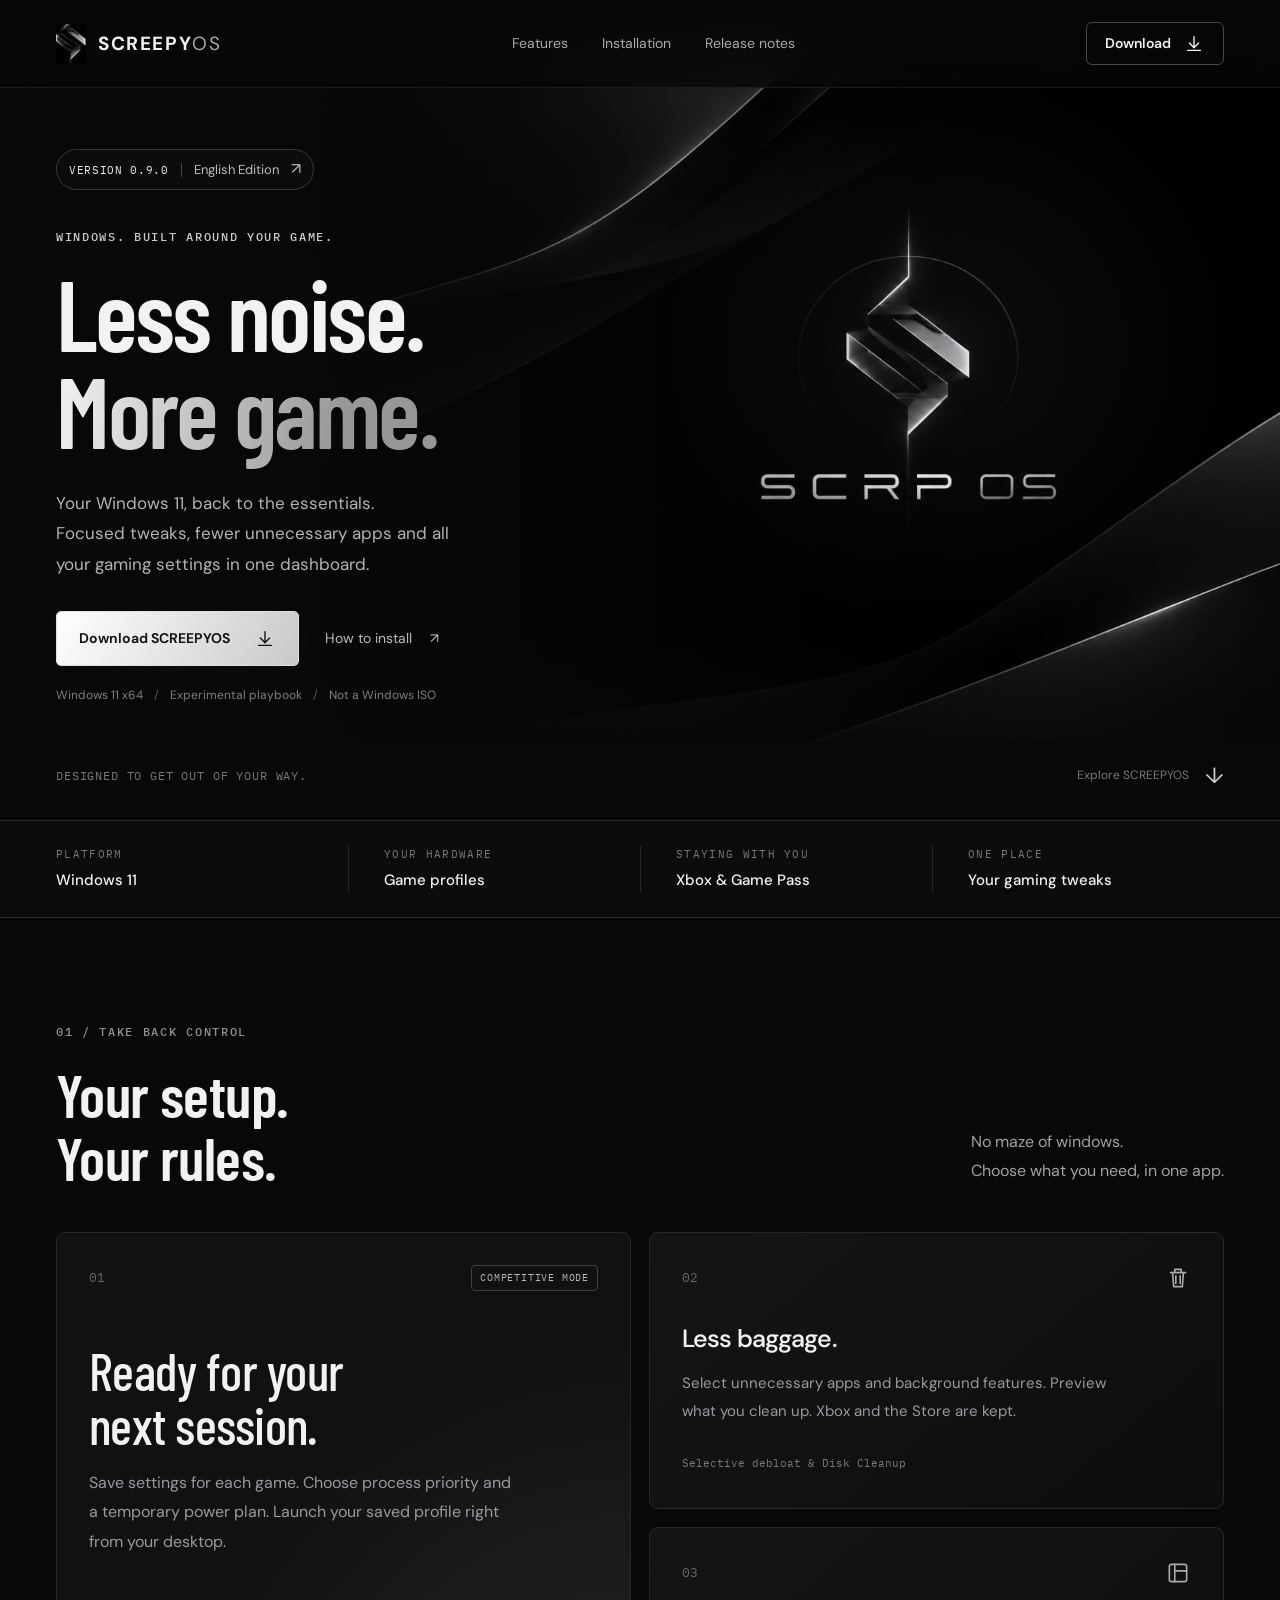
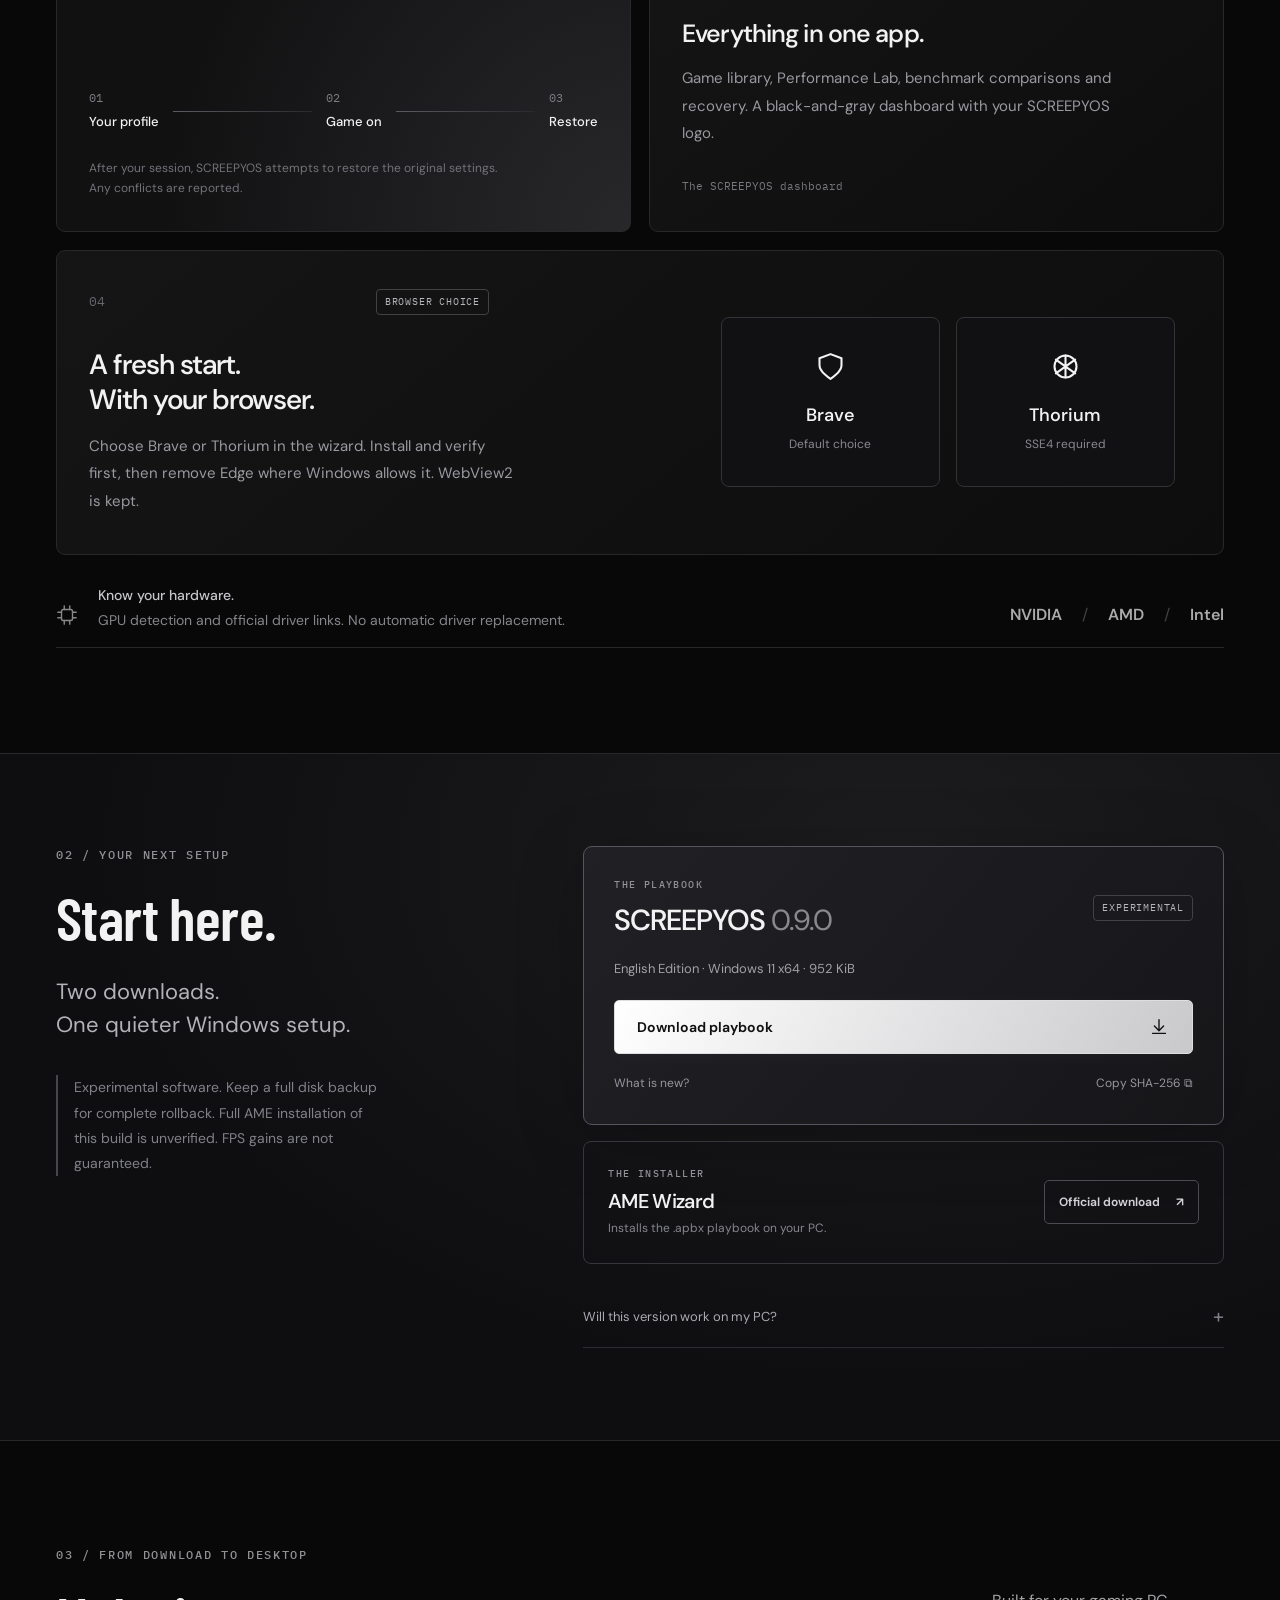
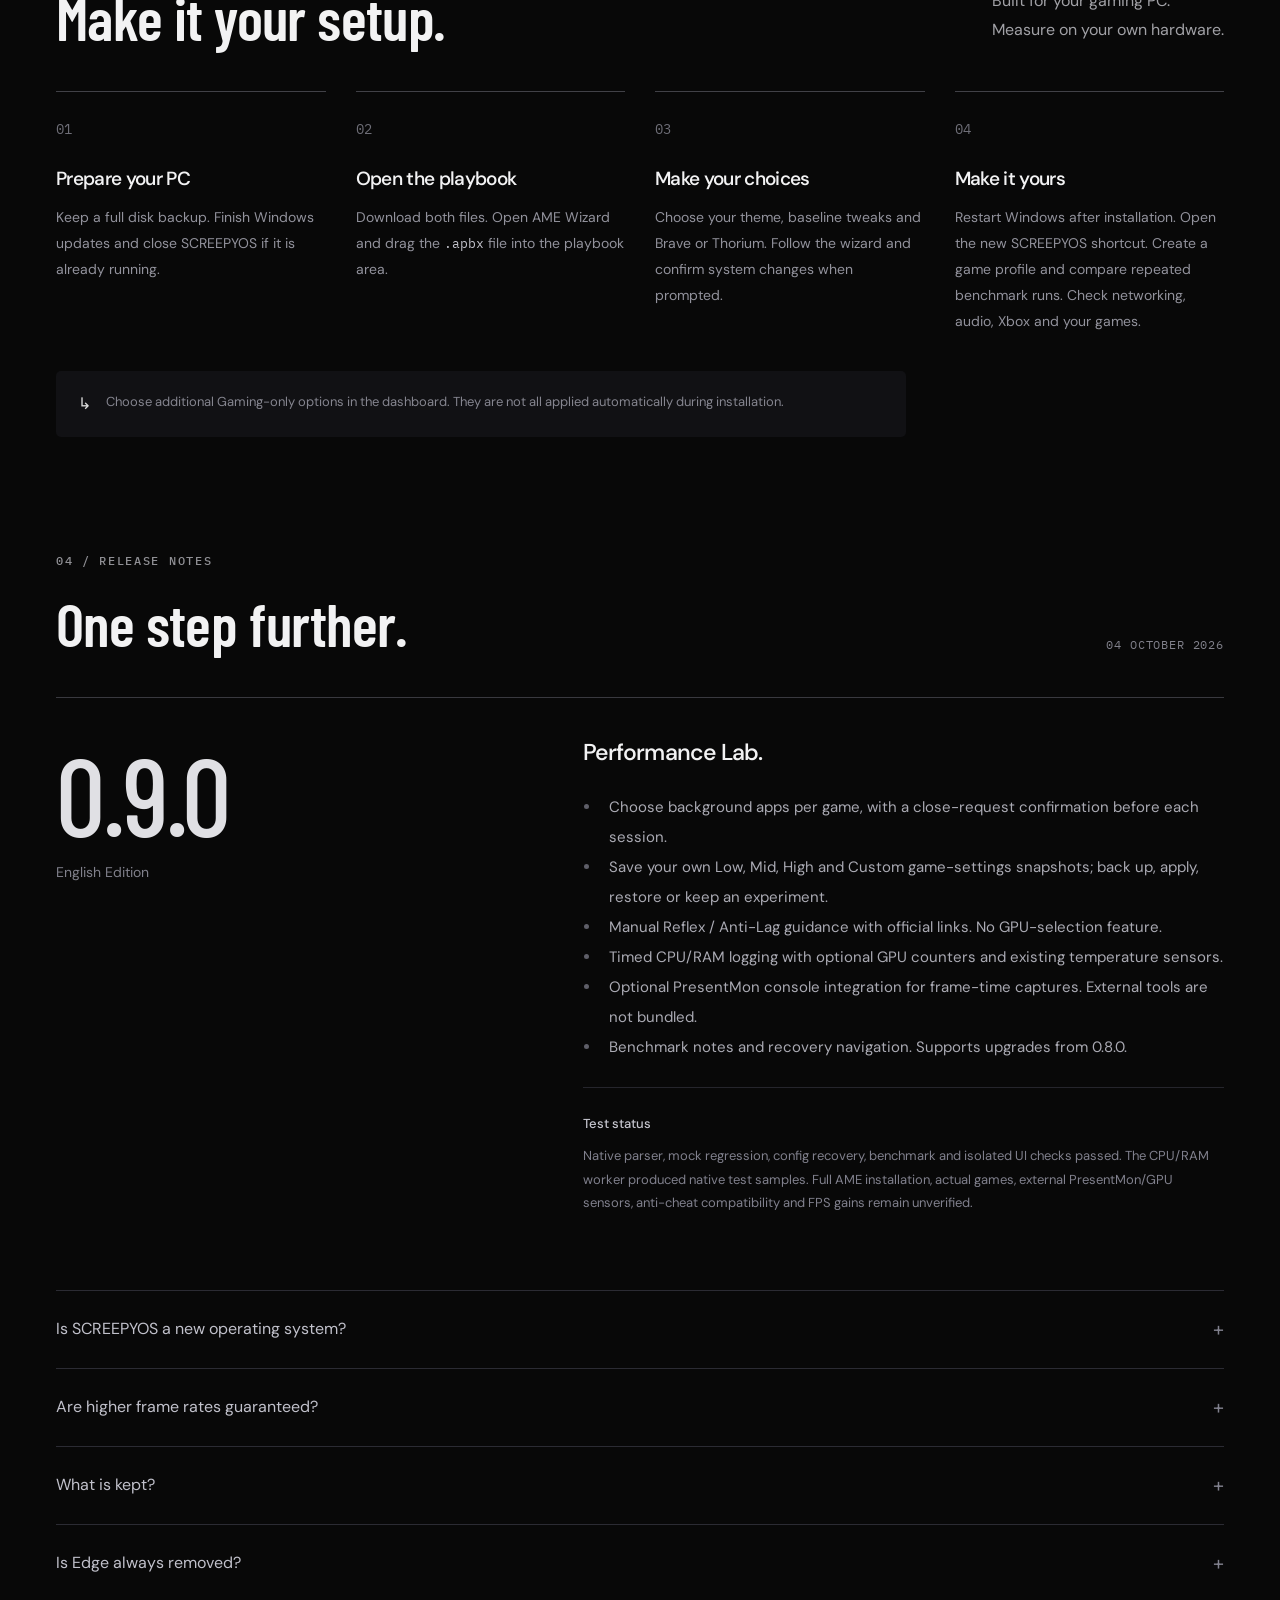
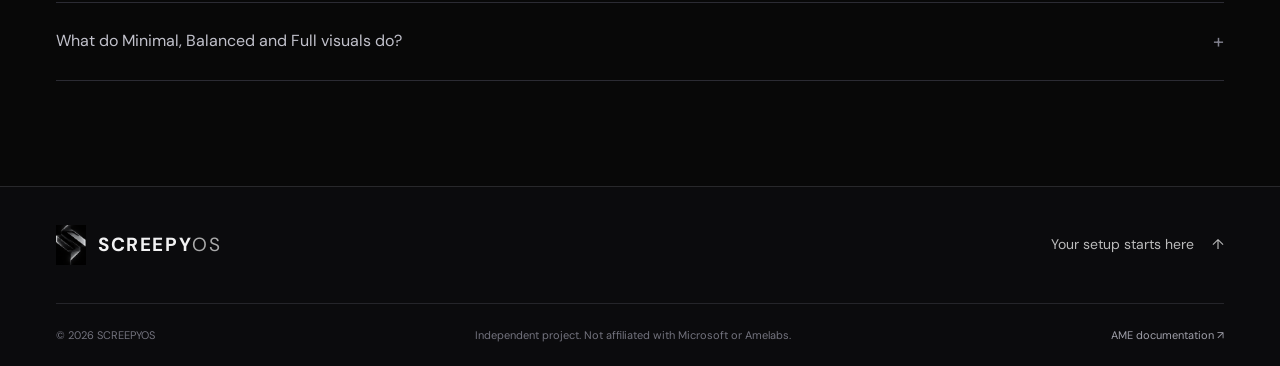
==== index.html @ c3ea211c "Publish SCREEPYOS 0.9.0 Performance Lab, source archive and validation" ====
<!doctype html>
<html lang="en">
<head>
<meta charset="utf-8"><meta name="viewport" content="width=device-width,initial-scale=1">
<meta name="theme-color" content="#080808">
<title>SCREEPYOS — Windows. Built around your game.</title>
<meta name="description" content="A quieter Windows 11 setup for gaming. Download SCREEPYOS 0.9.0, explore Competitive Mode and install the playbook with AME Wizard.">
<link rel="icon" type="image/svg+xml" href="data:image/svg+xml,%3Csvg xmlns='http://www.w3.org/2000/svg' viewBox='0 0 32 32'%3E%3Crect width='32' height='32' rx='7' fill='%23080808'/%3E%3Cpath d='M23 8H11l-4 5 14 6-3 5H7m4-16 14 6-3 5' fill='none' stroke='%23e8e8e8' stroke-width='2.5' stroke-linejoin='round'/%3E%3C/svg%3E">
<link rel="stylesheet" href="./style.css?v=0.9.0"><script src="./app.js?v=0.9.0" defer></script>
</head>
<body>
<a class="skip" href="#main">Skip to content</a>
<div class="reading-progress" aria-hidden="true"></div>
<header class="site-header">
 <a class="brand" href="#" aria-label="SCREEPYOS home"><span class="brand-mark" aria-hidden="true"></span><span>SCREEPY<span class="brand-light">OS</span></span></a>
 <nav aria-label="Main navigation"><a href="#features">Features</a><a href="#installation">Installation</a><a href="#release">Release notes</a></nav>
 <a class="nav-download" href="#download">Download <svg viewBox="0 0 24 24" aria-hidden="true"><path d="M12 4v12m-5-5 5 5 5-5M5 19h14"/></svg></a>
</header>
<main id="main">
<section class="hero">
 <div class="hero-art" aria-hidden="true"><img src="./assets/scrp-os.png" alt="" width="1672" height="941"><div class="art-light"></div></div>
 <div class="hero-content wrap">
  <a class="release-pill" href="#release"><span>VERSION 0.9.0</span> English Edition <span aria-hidden="true">↗</span></a>
  <p class="eyebrow hero-eyebrow">WINDOWS. BUILT AROUND YOUR GAME.</p>
  <h1>Less noise.<br><span>More game.</span></h1>
  <p class="hero-description">Your Windows 11, back to the essentials.<br>Focused tweaks, fewer unnecessary apps and all your gaming settings in one dashboard.</p>
  <div class="hero-actions"><a class="button primary" href="#download">Download SCREEPYOS <svg viewBox="0 0 24 24" aria-hidden="true"><path d="M12 4v12m-5-5 5 5 5-5M5 19h14"/></svg></a><a class="text-link" href="#installation">How to install <span aria-hidden="true">↗</span></a></div>
  <p class="hero-meta">Windows 11 x64 <span> / </span> Experimental playbook <span> / </span> Not a Windows ISO</p>
 </div>
 <div class="hero-bottom wrap"><span class="mono">DESIGNED TO GET OUT OF YOUR WAY.</span><a href="#features" aria-label="Explore features"><span>Explore SCREEPYOS</span><span aria-hidden="true">↓</span></a></div>
</section>
<div class="spec-strip"><div class="wrap spec-inner"><div><span class="spec-label">PLATFORM</span><strong>Windows 11</strong></div><div><span class="spec-label">YOUR HARDWARE</span><strong>Game profiles</strong></div><div><span class="spec-label">STAYING WITH YOU</span><strong>Xbox & Game Pass</strong></div><div><span class="spec-label">ONE PLACE</span><strong>Your gaming tweaks</strong></div></div></div>
<section class="wrap section" id="features">
 <div class="section-heading reveal"><div><p class="eyebrow">01 / TAKE BACK CONTROL</p><h2>Your setup.<br>Your rules.</h2></div><p>No maze of windows.<br>Choose what you need, in one app.</p></div>
 <div class="feature-grid">
  <article class="feature feature-main reveal"><div class="feature-top"><span class="feature-number">01</span><span class="tag">COMPETITIVE MODE</span></div><h3>Ready for your<br>next session.</h3><p>Save settings for each game. Choose process priority and a temporary power plan. Launch your saved profile right from your desktop.</p><div class="session-flow" aria-label="Game profile, session, recovery"><div><span>01</span><strong>Your profile</strong></div><span class="flow-line" aria-hidden="true"></span><div><span>02</span><strong>Game on</strong></div><span class="flow-line" aria-hidden="true"></span><div><span>03</span><strong>Restore</strong></div></div><p class="small-note">After your session, SCREEPYOS attempts to restore the original settings. Any conflicts are reported.</p></article>
  <article class="feature reveal"><div class="feature-top"><span class="feature-number">02</span><svg class="feature-icon" viewBox="0 0 24 24" aria-hidden="true"><path d="M5 7h14M9 7V4h6v3M7 7l1 13h8l1-13M10 10v7m4-7v7"/></svg></div><h3>Less baggage.</h3><p>Select unnecessary apps and background features. Preview what you clean up. Xbox and the Store are kept.</p><span class="feature-foot">Selective debloat & Disk Cleanup</span></article>
  <article class="feature reveal"><div class="feature-top"><span class="feature-number">03</span><svg class="feature-icon" viewBox="0 0 24 24" aria-hidden="true"><rect x="4" y="4" width="16" height="16" rx="2"/><path d="M9 4v16M9 10h11"/></svg></div><h3>Everything in one app.</h3><p>Game library, Performance Lab, benchmark comparisons and recovery. A black-and-gray dashboard with your SCREEPYOS logo.</p><span class="feature-foot">The SCREEPYOS dashboard</span></article>
  <article class="feature feature-wide reveal"><div><div class="feature-top"><span class="feature-number">04</span><span class="tag">BROWSER CHOICE</span></div><h3>A fresh start.<br>With your browser.</h3><p>Choose Brave or Thorium in the wizard. Install and verify first, then remove Edge where Windows allows it. WebView2 is kept.</p></div><div class="browser-choices" aria-label="Browser choices"><span><svg viewBox="0 0 24 24" aria-hidden="true"><path d="M12 3 4 6v5c0 5 8 10 8 10s8-5 8-10V6Z"/></svg><strong>Brave</strong><small>Default choice</small></span><span><svg viewBox="0 0 24 24" aria-hidden="true"><circle cx="12" cy="12" r="8"/><path d="m5 7 14 10M5 17 19 7M12 4v16"/></svg><strong>Thorium</strong><small>SSE4 required</small></span></div></article>
 </div>
 <div class="driver-row reveal"><div><svg viewBox="0 0 24 24" aria-hidden="true"><rect x="6" y="6" width="12" height="12" rx="2"/><path d="M9 2v4m6-4v4M9 18v4m6-4v4M2 9h4m-4 6h4m12-6h4m-4 6h4"/></svg><p><strong>Know your hardware.</strong><br>GPU detection and official driver links. No automatic driver replacement.</p></div><span class="driver-vendors">NVIDIA <span>/</span> AMD <span>/</span> Intel</span></div>
</section>
<section class="download-section" id="download"><div class="wrap download-layout">
 <div class="reveal"><p class="eyebrow">02 / YOUR NEXT SETUP</p><h2>Start here.</h2><p class="download-intro">Two downloads.<br>One quieter Windows setup.</p><p class="download-warning">Experimental software. Keep a full disk backup for complete rollback. Full AME installation of this build is unverified. FPS gains are not guaranteed.</p></div>
 <div class="download-stack reveal"><article class="download-card glow-card"><div class="download-card-title"><div><span class="eyebrow">THE PLAYBOOK</span><h3>SCREEPYOS <span>0.9.0</span></h3></div><span class="tag">EXPERIMENTAL</span></div><p>English Edition · Windows 11 x64 · 952 KiB</p><a class="button primary full" href="./downloads/SCREEPYOS-0.9.0-Gaming-PC-Experimental.apbx" download>Download playbook <svg viewBox="0 0 24 24" aria-hidden="true"><path d="M12 4v12m-5-5 5 5 5-5M5 19h14"/></svg></a><div class="download-links"><a href="#release">What is new?</a><button type="button" id="copy-hash">Copy SHA-256 <span aria-hidden="true">⧉</span></button></div><span id="copy-status" class="status" role="status"></span></article>
 <article class="wizard-card"><div><span class="eyebrow">THE INSTALLER</span><h3>AME Wizard</h3><p>Installs the .apbx playbook on your PC.</p></div><a class="button outline" href="https://amelabs.net/" target="_blank" rel="noopener noreferrer">Official download <span aria-hidden="true">↗</span></a></article>
 <details class="requirements"><summary>Will this version work on my PC? <span aria-hidden="true">+</span></summary><div><p>For Windows 11 x64, builds <strong>22631, 26100 and 26200</strong>. Check your build with <code>winver</code>. ARM64 is not supported.</p><p>Browser installation requires internet and WinGet / App Installer. Thorium requires SSE4.1 and SSE4.2. A clean installation or upgrade from SCREEPYOS 0.4.1, 0.5.0, 0.6.0, 0.7.0, 0.7.1, 0.7.2, 0.7.3, 0.7.4, 0.7.5 or 0.8.0 is allowed.</p><p>Not every hardware configuration or game has been tested. A backup is needed for a full rollback; a restore point does not recover every removed app and its data.</p></div></details>
 </div>
</div></section>
<section class="wrap section" id="installation"><div class="section-heading reveal"><div><p class="eyebrow">03 / FROM DOWNLOAD TO DESKTOP</p><h2>Make it your setup.</h2></div><p>Built for your gaming PC.<br>Measure on your own hardware.</p></div>
 <ol class="steps"><li class="reveal"><span class="step-index">01</span><h3>Prepare your PC</h3><p>Keep a full disk backup. Finish Windows updates and close SCREEPYOS if it is already running.</p></li><li class="reveal"><span class="step-index">02</span><h3>Open the playbook</h3><p>Download both files. Open AME Wizard and drag the <code>.apbx</code> file into the playbook area.</p></li><li class="reveal"><span class="step-index">03</span><h3>Make your choices</h3><p>Choose your theme, baseline tweaks and Brave or Thorium. Follow the wizard and confirm system changes when prompted.</p></li><li class="reveal"><span class="step-index">04</span><h3>Make it yours</h3><p>Restart Windows after installation. Open the new SCREEPYOS shortcut. Create a game profile and compare repeated benchmark runs. Check networking, audio, Xbox and your games.</p></li></ol>
 <div class="install-note reveal"><span aria-hidden="true">↳</span><p>Choose additional Gaming-only options in the dashboard. They are not all applied automatically during installation.</p></div>
</section>
<section class="wrap release-section section" id="release"><div class="section-heading reveal"><div><p class="eyebrow">04 / RELEASE NOTES</p><h2>One step further.</h2></div><span class="release-date mono">04 OCTOBER 2026</span></div>
 <div class="release-layout reveal"><div class="version-display">0.9.0<span>English Edition</span></div><div class="release-content"><h3>Performance Lab.</h3><ul><li>Choose background apps per game, with a close-request confirmation before each session.</li><li>Save your own Low, Mid, High and Custom game-settings snapshots; back up, apply, restore or keep an experiment.</li><li>Manual Reflex / Anti-Lag guidance with official links. No GPU-selection feature.</li><li>Timed CPU/RAM logging with optional GPU counters and existing temperature sensors.</li><li>Optional PresentMon console integration for frame-time captures. External tools are not bundled.</li><li>Benchmark notes and recovery navigation. Supports upgrades from 0.8.0.</li></ul><div class="testing-note"><strong>Test status</strong><p>Native parser, mock regression, config recovery, benchmark and isolated UI checks passed. The CPU/RAM worker produced native test samples. Full AME installation, actual games, external PresentMon/GPU sensors, anti-cheat compatibility and FPS gains remain unverified.</p></div></div></div>
 <div class="faq reveal"><details><summary>Is SCREEPYOS a new operating system? <span aria-hidden="true">+</span></summary><p>It is a playbook and dashboard for your existing Windows 11 installation. It is not a Windows ISO and does not include a Windows license.</p></details><details><summary>Are higher frame rates guaranteed? <span aria-hidden="true">+</span></summary><p>No. Results depend on your hardware, game and current settings. Compare the same game scene and settings before and after. A lower process count alone does not prove better gaming performance.</p></details><details><summary>What is kept? <span aria-hidden="true">+</span></summary><p>Xbox, Microsoft Store and WebView2 are kept. This version does not disable Defender, Firewall, UAC or Windows Update. The driver page shows hardware and official download links; drivers are not automatically replaced.</p></details><details><summary>Is Edge always removed? <span aria-hidden="true">+</span></summary><p>Only after confirming the selected browser is present. Windows may block removal based on region or build. If removal fails, the playbook shows a warning and continues with the selected tweaks. Export any Edge data you want to keep beforehand.</p></details><details><summary>What do Minimal, Balanced and Full visuals do? <span aria-hidden="true">+</span></summary><p>These are primarily visual profiles: minimal, reduced or full window and taskbar animations. They do not force a CPU/GPU overclock or guarantee higher FPS. Power settings are chosen separately.</p></details></div>
</section>
</main>
<footer><div class="wrap footer-top"><a class="brand" href="#"><span class="brand-mark" aria-hidden="true"></span><span>SCREEPY<span class="brand-light">OS</span></span></a><a class="text-link" href="#download">Your setup starts here <span aria-hidden="true">↑</span></a></div><div class="wrap footer-bottom"><span>© 2026 SCREEPYOS</span><span>Independent project. Not affiliated with Microsoft or Amelabs.</span><a href="https://docs.amelabs.net/getting_started.html" target="_blank" rel="noopener noreferrer">AME documentation ↗</a></div></footer>
</body></html>
---- style.css ----
@import url('https://fonts.googleapis.com/css2?family=Barlow+Condensed:wght@500;600;700&family=DM+Sans:wght@400;450;500;550;600;650;700&family=IBM+Plex+Mono:wght@400;500&display=swap');
:root{color-scheme:dark;--bg:#080808;--surface:#101011;--text:#f2f2f3;--muted:#a1a1a6;--border:#28282b;--font:'DM Sans',Arial,sans-serif;--display:'Barlow Condensed','Arial Narrow',Arial,sans-serif}*{box-sizing:border-box}html{scroll-behavior:smooth;scroll-padding-top:100px}body{margin:0;background:var(--bg);color:var(--text);font:16px/1.65 var(--font);-webkit-font-smoothing:antialiased}a{color:inherit;text-decoration:none}button{font:inherit}button,a,summary{-webkit-tap-highlight-color:transparent}a,button,summary{touch-action:manipulation}button{cursor:pointer}a:focus-visible,button:focus-visible,summary:focus-visible{outline:2px solid #fff;outline-offset:6px}::selection{background:#e1e1e1;color:#080808}.wrap{width:min(1240px,calc(100% - 112px));margin-inline:auto}.skip{position:fixed;top:-100px;left:20px;background:white;color:black;padding:10px 20px;z-index:100}.skip:focus{top:15px}svg{width:22px;height:22px;fill:none;stroke:currentColor;stroke-width:1.5;stroke-linecap:round;stroke-linejoin:round;flex-shrink:0}.reading-progress{position:fixed;inset:0 auto auto 0;width:0;height:2px;background:#ddd;z-index:30}.site-header{position:fixed;inset:0 0 auto;z-index:20;height:88px;padding:0 56px;display:flex;align-items:center;justify-content:space-between;border-bottom:1px solid #ffffff12;background:#080808b8;backdrop-filter:blur(24px);-webkit-backdrop-filter:blur(24px)}.brand{display:inline-flex;align-items:center;gap:12px;font-size:19px;letter-spacing:.085em;font-weight:700;white-space:nowrap}.brand-light{font-weight:400;color:#aaa}.brand-mark{width:30px;height:40px;background:url('./assets/scrp-os.png') center 46%/300px auto no-repeat;display:inline-block}.site-header nav{display:flex;gap:34px;color:#aaa;font-size:14px}.site-header nav a{transition:color .2s}.site-header nav a:hover{color:#fff}.nav-download{display:flex;gap:12px;align-items:center;border:1px solid #48484b;border-radius:6px;padding:9px 18px;font-size:14px;font-weight:600;transition:background .2s,border-color .2s}.nav-download:hover{border-color:#aaa;background:#202020}.hero{position:relative;min-height:820px;display:flex;flex-direction:column;justify-content:center;overflow:hidden;padding-top:125px;padding-bottom:90px}.hero-art{position:absolute;inset:0;overflow:hidden;pointer-events:none}.hero-art img{position:absolute;width:1240px;max-width:none;height:auto;top:48%;left:71%;transform:translate(-50%,-50%);opacity:.93}.hero-art:after{content:'';position:absolute;inset:0;background:linear-gradient(90deg,#080808 0%,#080808f5 25%,#08080880 47%,transparent 72%),linear-gradient(0deg,#080808 0%,transparent 22%,transparent 88%,#080808 100%)}.art-light{position:absolute;inset:0;background:radial-gradient(400px circle at var(--mouse-x,75%) var(--mouse-y,42%),#ffffff0c,transparent 75%);z-index:1;transition:opacity .6s}.hero-content{position:relative;z-index:2}.release-pill{display:inline-flex;align-items:center;gap:12px;font-size:13px;color:#bbb;border:1px solid #383839;border-radius:30px;padding:6px 12px;background:#10101180;transition:border-color .2s}.release-pill:hover{border-color:#777}.release-pill>span:first-child{color:#ededed;font:11px/1.3 'IBM Plex Mono',monospace;letter-spacing:.06em;border-right:1px solid #444;padding-right:12px}.release-pill>span:last-child{font-size:16px}.eyebrow{font:12px/1.5 'IBM Plex Mono',monospace;font-weight:500;letter-spacing:.14em;color:#909095;margin:0 0 22px}.hero-eyebrow{margin-top:38px;margin-bottom:18px;color:#ccc}h1,h2,h3,p{margin-top:0}h1{font-family:var(--display);font-size:clamp(76px,7.8vw,118px);font-weight:600;line-height:.97;letter-spacing:-.025em;margin-bottom:30px}h1 span{background:linear-gradient(100deg,#f3f3f3 0%,#97979a 75%);background-clip:text;-webkit-background-clip:text;color:transparent}h2{font:600 clamp(46px,4.7vw,68px)/1.05 var(--display);letter-spacing:-.01em;margin-bottom:0}h3{font-weight:550;line-height:1.25;letter-spacing:-.035em}.hero-description{color:#b3b3b9;max-width:430px;font-size:17px;line-height:1.8;margin-bottom:32px}.hero-actions{display:flex;align-items:center;gap:26px}.button{position:relative;display:inline-flex;align-items:center;justify-content:center;gap:24px;padding:15px 22px;border-radius:5px;font-weight:650;font-size:14px;transition:transform .2s,background .2s,box-shadow .2s;line-height:1.6;overflow:hidden;min-height:50px}.button:hover{transform:translateY(-2px)}.primary{background:linear-gradient(120deg,#fff,#c9c9cc);color:#111;border:1px solid #dedee0;box-shadow:0 3px 20px #ffffff08}.primary:after{content:'';position:absolute;inset:-90%;background:linear-gradient(110deg,transparent 44%,#fff9 49%,transparent 54%);transform:translateX(-70%);transition:transform .7s;pointer-events:none}.primary:hover:after{transform:translateX(70%)}.primary:hover{box-shadow:0 0 30px #ffffff18}.text-link{font-size:14px;color:#bbb;display:inline-flex;gap:18px;align-items:center}.text-link:hover{color:white}.hero-meta{margin:20px 0 0;color:#7f7f85;font-size:12px}.hero-meta span{margin:0 8px;color:#56565b}.hero-bottom{position:absolute;bottom:26px;left:0;right:0;display:flex;align-items:center;justify-content:space-between;font-size:12px;color:#77777d}.mono{font-family:'IBM Plex Mono',monospace;font-size:12px;letter-spacing:.07em}.hero-bottom a{display:flex;gap:16px;align-items:center}.hero-bottom a>span:last-child{font-size:22px;color:#ccc;animation:down 3s ease-in-out infinite}.spec-strip{border-block:1px solid var(--border);background:#0c0c0d}.spec-inner{display:grid;grid-template-columns:repeat(4,1fr);padding-block:25px}.spec-inner>div{display:flex;flex-direction:column;padding-left:35px;border-left:1px solid var(--border)}.spec-inner>div:first-child{padding-left:0;border:0}.spec-label{font:11px/1.5 'IBM Plex Mono',monospace;letter-spacing:.12em;color:#77777d;margin-bottom:5px}.spec-inner strong{font-size:15px;font-weight:500}.section{padding-block:105px}.section-heading{display:flex;justify-content:space-between;align-items:flex-end;margin-bottom:42px;gap:30px}.section-heading>p{color:var(--muted);margin:0 0 4px;max-width:310px;line-height:1.8}.feature-grid{display:grid;grid-template-columns:repeat(2,minmax(0,1fr));gap:18px}.feature{position:relative;border:1px solid var(--border);border-radius:9px;background:linear-gradient(140deg,#151516,#0d0d0e);padding:32px;overflow:hidden;transition:border-color .3s,transform .3s}.feature:hover{border-color:#525256;transform:translateY(-3px)}.feature-main{grid-row:span 2;background:radial-gradient(ellipse at 100% 100%,#28282b 0%,#111112 58%);display:flex;flex-direction:column}.feature-top{display:flex;align-items:center;justify-content:space-between;margin-bottom:32px}.feature-number{font:13px 'IBM Plex Mono',monospace;color:#66666d}.tag{font:10px/1.4 'IBM Plex Mono',monospace;letter-spacing:.08em;padding:5px 8px;border:1px solid #424245;border-radius:4px;color:#b6b6bb}.feature h3{font-size:25px;margin-bottom:16px}.feature-main h3{font:500 52px/1.05 var(--display);letter-spacing:-.01em;margin-top:20px}.feature p{color:#9999a0;font-size:15px;max-width:430px;margin-bottom:24px;line-height:1.85}.feature-main>p{font-size:16px}.feature-icon{width:26px;height:26px;color:#aaa}.feature-foot{font:11px/1.5 'IBM Plex Mono',monospace;color:#77777e}.session-flow{margin-top:auto;padding-top:54px;display:flex;align-items:center;gap:14px}.session-flow>div{display:flex;flex-direction:column;gap:6px}.session-flow div>span{font:12px 'IBM Plex Mono',monospace;color:#7c7c83}.session-flow strong{font-size:13px;font-weight:500;white-space:nowrap}.flow-line{flex:1;height:1px;background:linear-gradient(90deg,#5b5b61,#29292e)}.feature .small-note{font-size:12px;line-height:1.7;margin:25px 0 0;color:#727279}.feature-wide{grid-column:span 2;display:grid;grid-template-columns:1.1fr 1fr;gap:80px;padding-block:38px}.feature-wide h3{font-size:28px}.feature-wide .feature-top{max-width:400px}.feature-wide p{margin-bottom:0}.browser-choices{display:flex;gap:16px;align-items:center;justify-content:center}.browser-choices>span{width:45%;height:170px;display:flex;flex-direction:column;align-items:center;justify-content:center;border:1px solid #323237;background:#111113;border-radius:8px;transition:background .25s,transform .25s}.browser-choices>span:hover{background:#1d1d20;transform:translateY(-4px)}.browser-choices svg{width:33px;height:33px;margin-bottom:18px}.browser-choices strong{font-size:18px;font-weight:550}.browser-choices small{font-size:12px;color:#88888f;margin-top:4px}.driver-row{display:flex;align-items:center;justify-content:space-between;border-bottom:1px solid var(--border);padding:28px 0 0;gap:32px}.driver-row>div{display:flex;gap:20px;align-items:center}.driver-row svg{color:#888}.driver-row p{font-size:14px;color:#85858c;line-height:1.8}.driver-row strong{font-weight:500;color:#c6c6cb}.driver-vendors{font-size:16px;font-weight:600;white-space:nowrap;color:#aaa}.driver-vendors span{color:#414147;margin-inline:16px;font-weight:400}.download-section{background:radial-gradient(ellipse at 70% 15%,#1c1c1f,transparent 65%),#0e0e10;border-block:1px solid var(--border);padding:92px 0}.download-layout{display:grid;grid-template-columns:.8fr 1.2fr;gap:100px}.download-intro{font-size:22px;color:#b2b2b8;line-height:1.5;margin:26px 0}.download-warning{color:#818189;font-size:14px;line-height:1.8;max-width:330px;margin-top:34px;padding-left:16px;border-left:2px solid #45454b}.download-stack{min-width:0}.download-card{border:1px solid #55555d;border-radius:9px;padding:30px;background:linear-gradient(130deg,#212125,#161619);box-shadow:0 12px 70px #0003}.download-card-title{display:flex;justify-content:space-between;gap:16px;align-items:center}.download-card .eyebrow{font-size:10px;margin:0;display:block}.download-card h3{font-size:29px;margin:10px 0 0}.download-card h3 span{color:#88888f;font-weight:400}.download-card p{font-size:13px;color:#a0a0a8;margin:20px 0}.full{display:flex;width:100%;justify-content:space-between}.download-links{display:flex;justify-content:space-between;gap:12px;margin-top:20px;font-size:12px;color:#96969f}.download-links button{padding:0;background:none;border:none;color:inherit;font-size:12px}.download-links a:hover,.download-links button:hover{color:white}.status{font-size:12px;display:block;color:#ccc;margin-top:8px;overflow-wrap:anywhere}.status:empty{display:none}.wizard-card{display:flex;justify-content:space-between;align-items:center;border:1px solid #36363c;border-radius:8px;padding:24px;margin-top:16px;gap:16px}.wizard-card .eyebrow{font-size:10px;margin-bottom:8px;display:block}.wizard-card h3{font-size:20px;margin-bottom:5px}.wizard-card p{font-size:12px;margin:0;color:#86868e}.outline{background:transparent;border:1px solid #4b4b53;color:#d1d1d6;font-size:12px;padding:10px 14px;gap:16px;white-space:nowrap;min-height:44px}.outline:hover{background:#252529}.requirements{margin-top:22px}.requirements summary{font-size:13px;color:#aaaab2}.requirements p{font-size:14px;color:#9898a1;margin-bottom:14px}.requirements strong{font-weight:500;color:#ccc}.steps{list-style:none;padding:0;margin:0;display:grid;grid-template-columns:repeat(4,1fr);gap:30px}.steps li{border-top:1px solid #414147;padding-top:24px}.step-index{font:14px 'IBM Plex Mono',monospace;color:#6e6e77}.steps h3{font-size:19px;margin:25px 0 14px}.steps p{font-size:14px;color:#92929c;line-height:1.85;margin:0}code{font-size:.9em;font-family:'IBM Plex Mono',monospace;color:#c4c4cd}.install-note{display:flex;gap:15px;margin-top:36px;padding:20px 22px;background:#111114;border-radius:5px;color:#85858f;max-width:850px}.install-note>span{color:#ddd}.install-note p{margin:0;font-size:13px}.release-section{padding-top:10px}.release-date{color:#81818b}.release-layout{display:grid;grid-template-columns:.8fr 1.2fr;gap:100px;border-top:1px solid #39393f;padding-top:40px}.version-display{font:500 110px/1 var(--display);color:#e0e0e4;letter-spacing:-.02em}.version-display span{display:block;font:14px var(--font);letter-spacing:0;color:#80808b;margin-top:15px}.release-content h3{font-size:23px;margin-bottom:25px}.release-content ul{margin:0;padding-left:18px;color:#aaaab3;font-size:15px;line-height:2}.release-content li{padding-left:8px}.release-content li::marker{color:#5e5e68}.testing-note{border-top:1px solid #25252c;margin-top:25px;padding-top:22px}.testing-note strong{font-size:13px;font-weight:500;color:#c5c5ce}.testing-note p{color:#80808d;font-size:13px;line-height:1.8;margin:8px 0 0}.faq{margin-top:75px;border-top:1px solid #2b2b33}details{border-bottom:1px solid #2b2b33}summary{list-style:none;display:flex;align-items:center;justify-content:space-between;gap:25px;cursor:pointer;padding:22px 0;font-size:16px;color:#c1c1cb}summary::-webkit-details-marker{display:none}summary>span{font-size:20px;color:#81818e;transition:transform .2s}details[open] summary>span{transform:rotate(45deg)}details>p{max-width:880px;color:#8e8e9b;font-size:15px;line-height:1.9;margin:0 0 25px}.requirements summary{padding:14px 0}.requirements>div{padding-top:10px}footer{border-top:1px solid var(--border);background:#0b0b0d;padding-top:38px}.footer-top{display:flex;align-items:center;justify-content:space-between;padding-bottom:38px}.footer-bottom{border-top:1px solid #25252a;display:flex;align-items:center;justify-content:space-between;gap:24px;font-size:11px;color:#73737e;padding-block:22px}.footer-bottom a{color:#a0a0aa}.reveal{opacity:1;transform:none}.motion .reveal{opacity:0;transform:translateY(20px);transition:opacity .7s,transform .7s}.motion .reveal.visible{opacity:1;transform:none}@keyframes down{0%,100%{transform:translateY(0)}50%{transform:translateY(5px)}}
@media(min-width:1600px){.hero-art img{width:1550px;left:68%}.hero{min-height:880px}}@media(max-width:1100px){.wrap{width:calc(100% - 64px)}.site-header{padding-inline:32px}.hero-art img{left:84%;opacity:.65}.hero-art:after{background:linear-gradient(90deg,#080808 0%,#080808d0 35%,transparent 100%),linear-gradient(0deg,#080808,transparent 30%)}.hero{min-height:800px}.hero-actions{gap:18px}.download-layout,.release-layout{gap:45px}.feature-wide{gap:35px}.wizard-card{align-items:flex-start;flex-direction:column}.steps{gap:22px}.footer-bottom{align-items:flex-start}.spec-inner>div{padding-left:20px}.site-header nav{gap:20px}}
@media(max-width:760px){html{scroll-padding-top:90px}.wrap{width:calc(100% - 40px)}.site-header{height:72px;padding-inline:20px}.site-header nav{display:none}.brand{font-size:16px;gap:7px}.nav-download{padding:7px 12px;font-size:12px;gap:8px}.nav-download svg{width:18px}.hero{min-height:820px;padding-top:340px;padding-bottom:90px;justify-content:flex-start}.hero-art img{width:900px;left:50%;top:180px;opacity:.9}.hero-art:after{background:linear-gradient(0deg,#080808 0%,#080808 48%,transparent 81%,#08080880 100%)}.hero-eyebrow{margin-top:22px;font-size:10px;margin-bottom:14px}h1{font-size:80px;margin-bottom:24px}.hero-description{font-size:15px;max-width:440px;line-height:1.75}.hero-actions{flex-wrap:wrap;gap:20px}.hero-meta{font-size:11px;max-width:330px;line-height:1.9}.hero-bottom .mono{display:none}.hero-bottom{bottom:23px;justify-content:flex-end}.spec-inner{grid-template-columns:1fr 1fr;row-gap:24px;padding-block:25px}.spec-inner>div:nth-child(3){padding-left:0;border:0}.spec-inner strong{font-size:14px}.spec-label{font-size:10px}.section{padding-block:66px}.section-heading{display:block;margin-bottom:30px}.section-heading>p{font-size:15px;margin-top:22px}h2{font-size:49px}.feature-grid{grid-template-columns:1fr;gap:14px}.feature-main{grid-row:auto;min-height:480px}.feature{padding:26px}.feature-wide{grid-column:auto;grid-template-columns:1fr;gap:30px}.feature-main h3{font-size:45px;margin-top:0}.feature-top{margin-bottom:23px}.feature-main>p{font-size:15px}.session-flow{padding-top:30px}.browser-choices>span{height:140px;width:50%}.driver-row{flex-direction:column;align-items:flex-start;padding-bottom:22px;gap:5px}.driver-vendors{padding-left:42px;font-size:14px}.download-section{padding-block:60px}.download-layout,.release-layout{grid-template-columns:1fr;gap:30px}.download-intro{font-size:20px}.download-warning{max-width:100%;margin-top:24px}.download-card{padding:24px}.download-card-title{align-items:flex-start}.download-card h3{font-size:25px}.download-card-title .tag{font-size:9px;padding:4px}.wizard-card{flex-direction:row;align-items:center;padding:20px}.outline{white-space:normal;min-width:120px}.steps{grid-template-columns:1fr 1fr;gap:30px 20px}.steps h3{font-size:18px;line-height:1.4}.steps p{font-size:14px}.install-note{padding:17px}.release-section{padding-top:0}.release-date{display:block;margin-top:23px}.version-display{font-size:85px}.release-content h3{font-size:22px}.release-content ul{font-size:14px}.faq{margin-top:45px}summary{font-size:15px}details>p{font-size:14px}.footer-top{align-items:flex-start;gap:20px}.footer-top .text-link{font-size:12px;max-width:130px}.footer-bottom{flex-direction:column;gap:10px;font-size:11px}.eyebrow{margin-bottom:17px}.button{font-size:13px}.text-link{font-size:13px}}
@media(max-width:380px){h1{font-size:69px}.download-card-title{flex-direction:column}.wizard-card{flex-direction:column;align-items:stretch}.steps{grid-template-columns:1fr}.session-flow{gap:9px}.session-flow strong{font-size:12px}.hero-meta span{margin-inline:3px}}
@media(prefers-reduced-motion:reduce){html{scroll-behavior:auto}*,*:before,*:after{animation:none!important;transition:none!important}.motion .reveal{opacity:1;transform:none}}
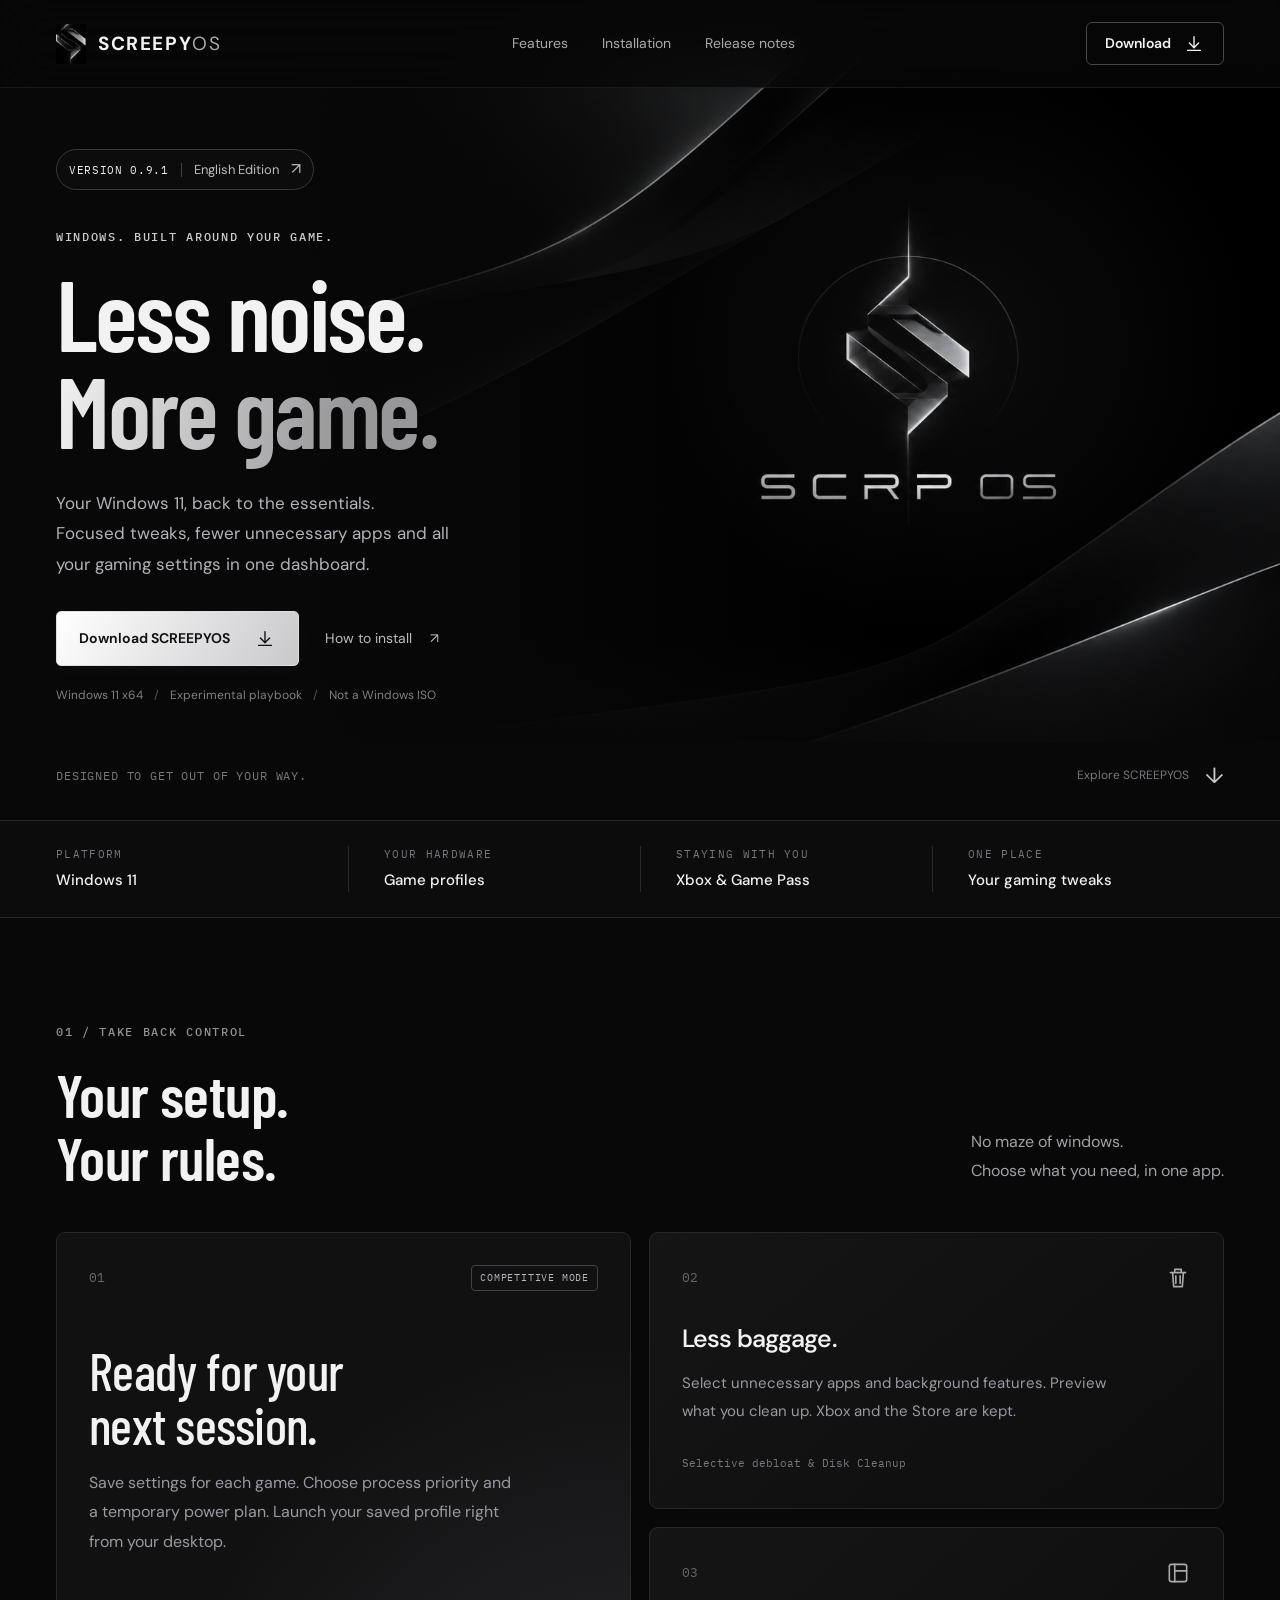
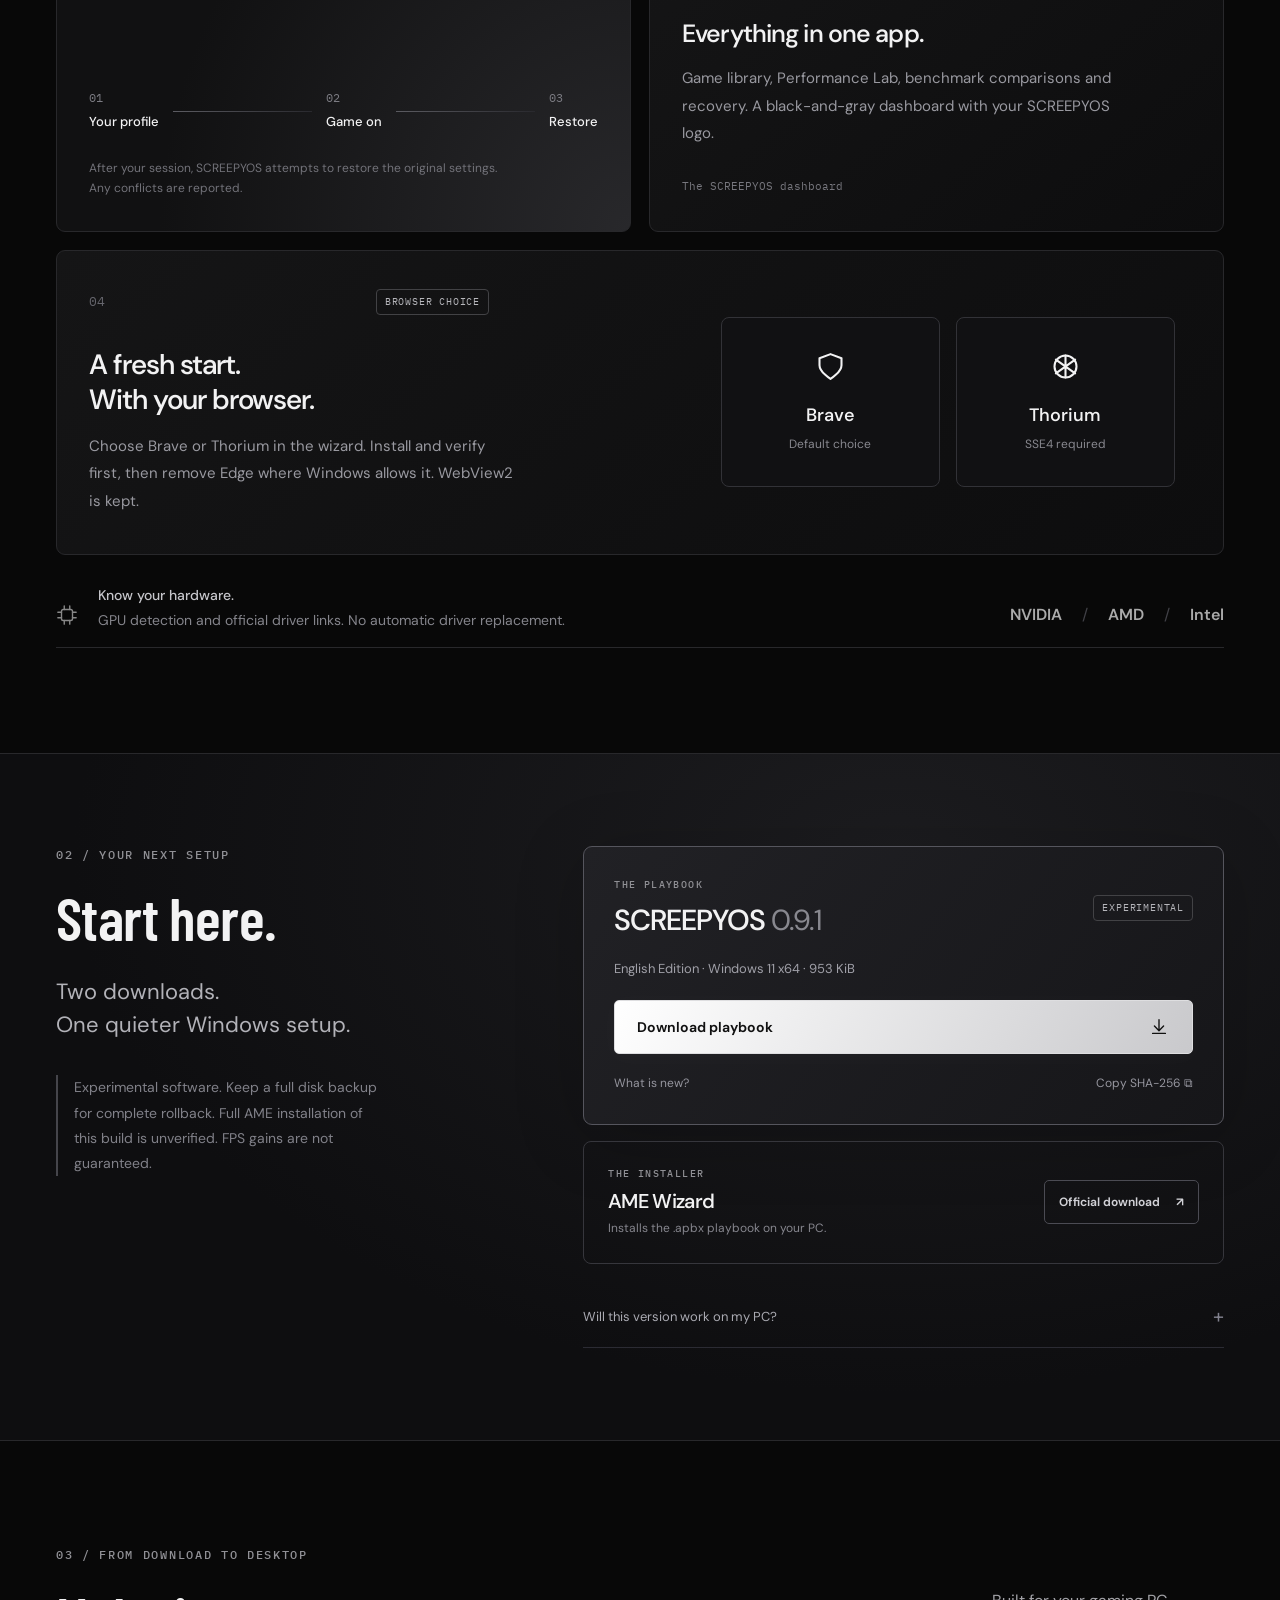
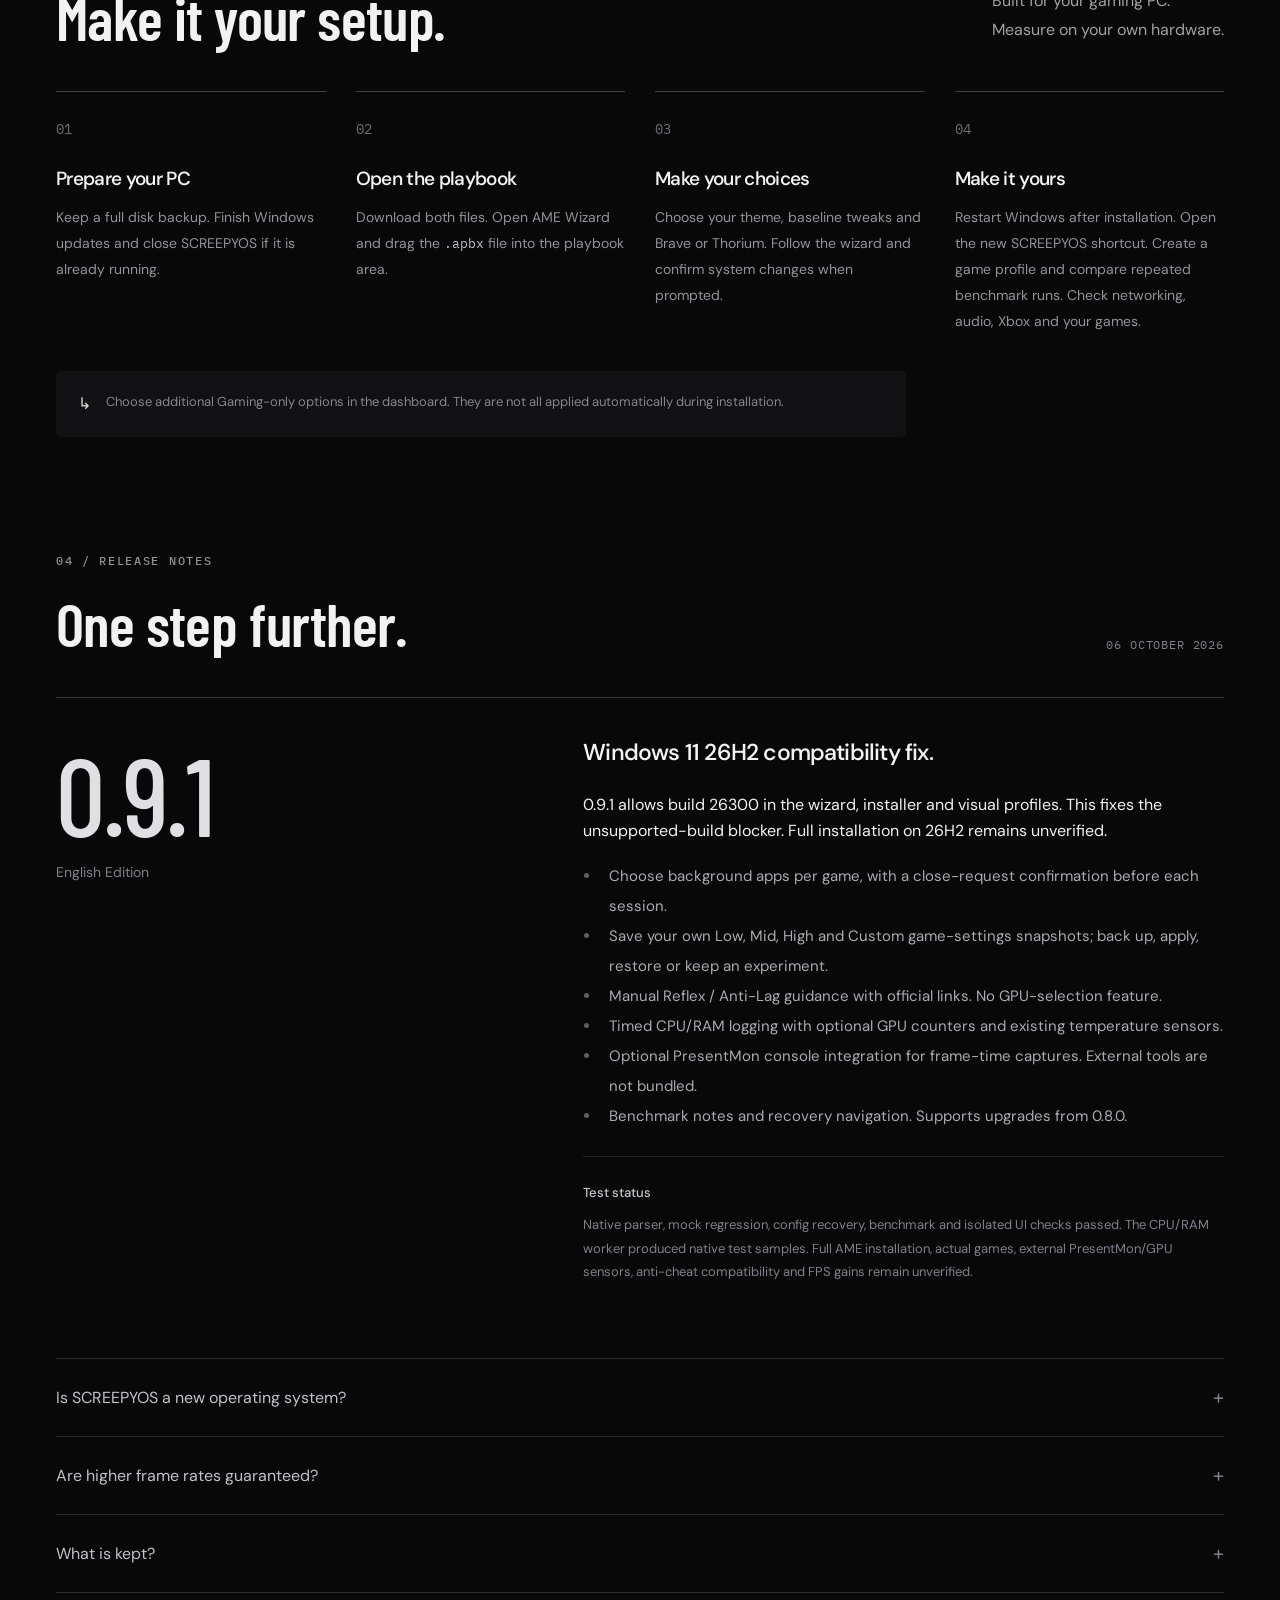
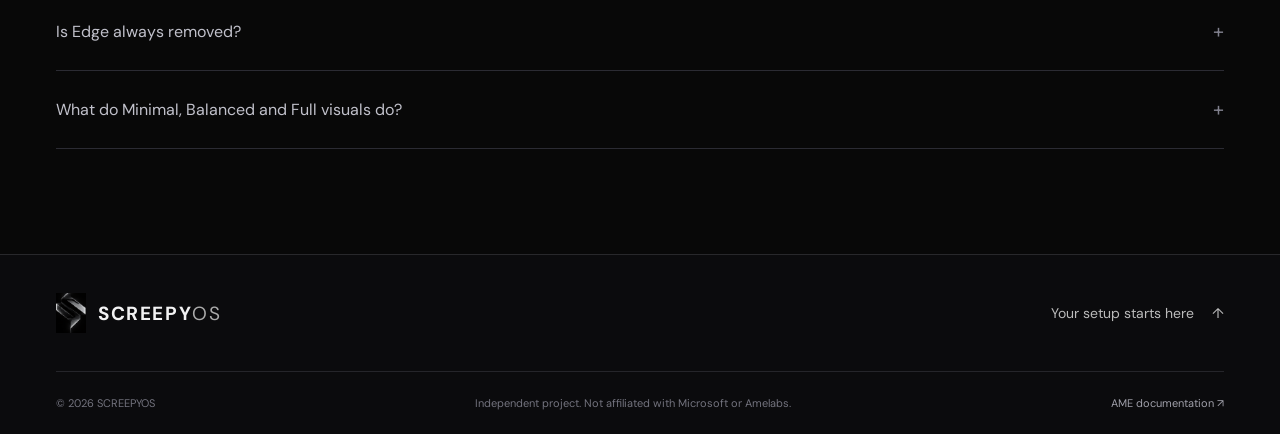
==== commit e3220644: "Fix Windows 11 26H2 build 26300 requirement checks in SCREEPYOS 0.9.1" ====
--- a/index.html
+++ b/index.html
@@ -4,9 +4,9 @@
 <meta charset="utf-8"><meta name="viewport" content="width=device-width,initial-scale=1">
 <meta name="theme-color" content="#080808">
 <title>SCREEPYOS — Windows. Built around your game.</title>
-<meta name="description" content="A quieter Windows 11 setup for gaming. Download SCREEPYOS 0.9.0, explore Competitive Mode and install the playbook with AME Wizard.">
+<meta name="description" content="A quieter Windows 11 setup for gaming. Download SCREEPYOS 0.9.1, explore Competitive Mode and install the playbook with AME Wizard.">
 <link rel="icon" type="image/svg+xml" href="data:image/svg+xml,%3Csvg xmlns='http://www.w3.org/2000/svg' viewBox='0 0 32 32'%3E%3Crect width='32' height='32' rx='7' fill='%23080808'/%3E%3Cpath d='M23 8H11l-4 5 14 6-3 5H7m4-16 14 6-3 5' fill='none' stroke='%23e8e8e8' stroke-width='2.5' stroke-linejoin='round'/%3E%3C/svg%3E">
-<link rel="stylesheet" href="./style.css?v=0.9.0"><script src="./app.js?v=0.9.0" defer></script>
+<link rel="stylesheet" href="./style.css?v=0.9.1"><script src="./app.js?v=0.9.1" defer></script>
 </head>
 <body>
 <a class="skip" href="#main">Skip to content</a>
@@ -20,7 +20,7 @@
 <section class="hero">
  <div class="hero-art" aria-hidden="true"><img src="./assets/scrp-os.png" alt="" width="1672" height="941"><div class="art-light"></div></div>
  <div class="hero-content wrap">
-  <a class="release-pill" href="#release"><span>VERSION 0.9.0</span> English Edition <span aria-hidden="true">↗</span></a>
+  <a class="release-pill" href="#release"><span>VERSION 0.9.1</span> English Edition <span aria-hidden="true">↗</span></a>
   <p class="eyebrow hero-eyebrow">WINDOWS. BUILT AROUND YOUR GAME.</p>
   <h1>Less noise.<br><span>More game.</span></h1>
   <p class="hero-description">Your Windows 11, back to the essentials.<br>Focused tweaks, fewer unnecessary apps and all your gaming settings in one dashboard.</p>
@@ -42,17 +42,17 @@
 </section>
 <section class="download-section" id="download"><div class="wrap download-layout">
  <div class="reveal"><p class="eyebrow">02 / YOUR NEXT SETUP</p><h2>Start here.</h2><p class="download-intro">Two downloads.<br>One quieter Windows setup.</p><p class="download-warning">Experimental software. Keep a full disk backup for complete rollback. Full AME installation of this build is unverified. FPS gains are not guaranteed.</p></div>
- <div class="download-stack reveal"><article class="download-card glow-card"><div class="download-card-title"><div><span class="eyebrow">THE PLAYBOOK</span><h3>SCREEPYOS <span>0.9.0</span></h3></div><span class="tag">EXPERIMENTAL</span></div><p>English Edition · Windows 11 x64 · 952 KiB</p><a class="button primary full" href="./downloads/SCREEPYOS-0.9.0-Gaming-PC-Experimental.apbx" download>Download playbook <svg viewBox="0 0 24 24" aria-hidden="true"><path d="M12 4v12m-5-5 5 5 5-5M5 19h14"/></svg></a><div class="download-links"><a href="#release">What is new?</a><button type="button" id="copy-hash">Copy SHA-256 <span aria-hidden="true">⧉</span></button></div><span id="copy-status" class="status" role="status"></span></article>
+ <div class="download-stack reveal"><article class="download-card glow-card"><div class="download-card-title"><div><span class="eyebrow">THE PLAYBOOK</span><h3>SCREEPYOS <span>0.9.1</span></h3></div><span class="tag">EXPERIMENTAL</span></div><p>English Edition · Windows 11 x64 · 953 KiB</p><a class="button primary full" href="./downloads/SCREEPYOS-0.9.1-Gaming-PC-Experimental.apbx" download>Download playbook <svg viewBox="0 0 24 24" aria-hidden="true"><path d="M12 4v12m-5-5 5 5 5-5M5 19h14"/></svg></a><div class="download-links"><a href="#release">What is new?</a><button type="button" id="copy-hash">Copy SHA-256 <span aria-hidden="true">⧉</span></button></div><span id="copy-status" class="status" role="status"></span></article>
  <article class="wizard-card"><div><span class="eyebrow">THE INSTALLER</span><h3>AME Wizard</h3><p>Installs the .apbx playbook on your PC.</p></div><a class="button outline" href="https://amelabs.net/" target="_blank" rel="noopener noreferrer">Official download <span aria-hidden="true">↗</span></a></article>
- <details class="requirements"><summary>Will this version work on my PC? <span aria-hidden="true">+</span></summary><div><p>For Windows 11 x64, builds <strong>22631, 26100 and 26200</strong>. Check your build with <code>winver</code>. ARM64 is not supported.</p><p>Browser installation requires internet and WinGet / App Installer. Thorium requires SSE4.1 and SSE4.2. A clean installation or upgrade from SCREEPYOS 0.4.1, 0.5.0, 0.6.0, 0.7.0, 0.7.1, 0.7.2, 0.7.3, 0.7.4, 0.7.5 or 0.8.0 is allowed.</p><p>Not every hardware configuration or game has been tested. A backup is needed for a full rollback; a restore point does not recover every removed app and its data.</p></div></details>
+ <details class="requirements"><summary>Will this version work on my PC? <span aria-hidden="true">+</span></summary><div><p>For Windows 11 x64, builds <strong>22631, 26100, 26200 and 26300</strong>. Check your build with <code>winver</code>. ARM64 is not supported.</p><p>Browser installation requires internet and WinGet / App Installer. Thorium requires SSE4.1 and SSE4.2. A clean installation or upgrade from SCREEPYOS 0.4.1, 0.5.0, 0.6.0, 0.7.0, 0.7.1, 0.7.2, 0.7.3, 0.7.4, 0.7.5 0.8.0 or 0.9.0 is allowed.</p><p>Not every hardware configuration or game has been tested. A backup is needed for a full rollback; a restore point does not recover every removed app and its data.</p></div></details>
  </div>
 </div></section>
 <section class="wrap section" id="installation"><div class="section-heading reveal"><div><p class="eyebrow">03 / FROM DOWNLOAD TO DESKTOP</p><h2>Make it your setup.</h2></div><p>Built for your gaming PC.<br>Measure on your own hardware.</p></div>
  <ol class="steps"><li class="reveal"><span class="step-index">01</span><h3>Prepare your PC</h3><p>Keep a full disk backup. Finish Windows updates and close SCREEPYOS if it is already running.</p></li><li class="reveal"><span class="step-index">02</span><h3>Open the playbook</h3><p>Download both files. Open AME Wizard and drag the <code>.apbx</code> file into the playbook area.</p></li><li class="reveal"><span class="step-index">03</span><h3>Make your choices</h3><p>Choose your theme, baseline tweaks and Brave or Thorium. Follow the wizard and confirm system changes when prompted.</p></li><li class="reveal"><span class="step-index">04</span><h3>Make it yours</h3><p>Restart Windows after installation. Open the new SCREEPYOS shortcut. Create a game profile and compare repeated benchmark runs. Check networking, audio, Xbox and your games.</p></li></ol>
  <div class="install-note reveal"><span aria-hidden="true">↳</span><p>Choose additional Gaming-only options in the dashboard. They are not all applied automatically during installation.</p></div>
 </section>
-<section class="wrap release-section section" id="release"><div class="section-heading reveal"><div><p class="eyebrow">04 / RELEASE NOTES</p><h2>One step further.</h2></div><span class="release-date mono">04 OCTOBER 2026</span></div>
- <div class="release-layout reveal"><div class="version-display">0.9.0<span>English Edition</span></div><div class="release-content"><h3>Performance Lab.</h3><ul><li>Choose background apps per game, with a close-request confirmation before each session.</li><li>Save your own Low, Mid, High and Custom game-settings snapshots; back up, apply, restore or keep an experiment.</li><li>Manual Reflex / Anti-Lag guidance with official links. No GPU-selection feature.</li><li>Timed CPU/RAM logging with optional GPU counters and existing temperature sensors.</li><li>Optional PresentMon console integration for frame-time captures. External tools are not bundled.</li><li>Benchmark notes and recovery navigation. Supports upgrades from 0.8.0.</li></ul><div class="testing-note"><strong>Test status</strong><p>Native parser, mock regression, config recovery, benchmark and isolated UI checks passed. The CPU/RAM worker produced native test samples. Full AME installation, actual games, external PresentMon/GPU sensors, anti-cheat compatibility and FPS gains remain unverified.</p></div></div></div>
+<section class="wrap release-section section" id="release"><div class="section-heading reveal"><div><p class="eyebrow">04 / RELEASE NOTES</p><h2>One step further.</h2></div><span class="release-date mono">06 OCTOBER 2026</span></div>
+ <div class="release-layout reveal"><div class="version-display">0.9.1<span>English Edition</span></div><div class="release-content"><h3>Windows 11 26H2 compatibility fix.</h3><p>0.9.1 allows build 26300 in the wizard, installer and visual profiles. This fixes the unsupported-build blocker. Full installation on 26H2 remains unverified.</p><ul><li>Choose background apps per game, with a close-request confirmation before each session.</li><li>Save your own Low, Mid, High and Custom game-settings snapshots; back up, apply, restore or keep an experiment.</li><li>Manual Reflex / Anti-Lag guidance with official links. No GPU-selection feature.</li><li>Timed CPU/RAM logging with optional GPU counters and existing temperature sensors.</li><li>Optional PresentMon console integration for frame-time captures. External tools are not bundled.</li><li>Benchmark notes and recovery navigation. Supports upgrades from 0.8.0.</li></ul><div class="testing-note"><strong>Test status</strong><p>Native parser, mock regression, config recovery, benchmark and isolated UI checks passed. The CPU/RAM worker produced native test samples. Full AME installation, actual games, external PresentMon/GPU sensors, anti-cheat compatibility and FPS gains remain unverified.</p></div></div></div>
  <div class="faq reveal"><details><summary>Is SCREEPYOS a new operating system? <span aria-hidden="true">+</span></summary><p>It is a playbook and dashboard for your existing Windows 11 installation. It is not a Windows ISO and does not include a Windows license.</p></details><details><summary>Are higher frame rates guaranteed? <span aria-hidden="true">+</span></summary><p>No. Results depend on your hardware, game and current settings. Compare the same game scene and settings before and after. A lower process count alone does not prove better gaming performance.</p></details><details><summary>What is kept? <span aria-hidden="true">+</span></summary><p>Xbox, Microsoft Store and WebView2 are kept. This version does not disable Defender, Firewall, UAC or Windows Update. The driver page shows hardware and official download links; drivers are not automatically replaced.</p></details><details><summary>Is Edge always removed? <span aria-hidden="true">+</span></summary><p>Only after confirming the selected browser is present. Windows may block removal based on region or build. If removal fails, the playbook shows a warning and continues with the selected tweaks. Export any Edge data you want to keep beforehand.</p></details><details><summary>What do Minimal, Balanced and Full visuals do? <span aria-hidden="true">+</span></summary><p>These are primarily visual profiles: minimal, reduced or full window and taskbar animations. They do not force a CPU/GPU overclock or guarantee higher FPS. Power settings are chosen separately.</p></details></div>
 </section>
 </main>
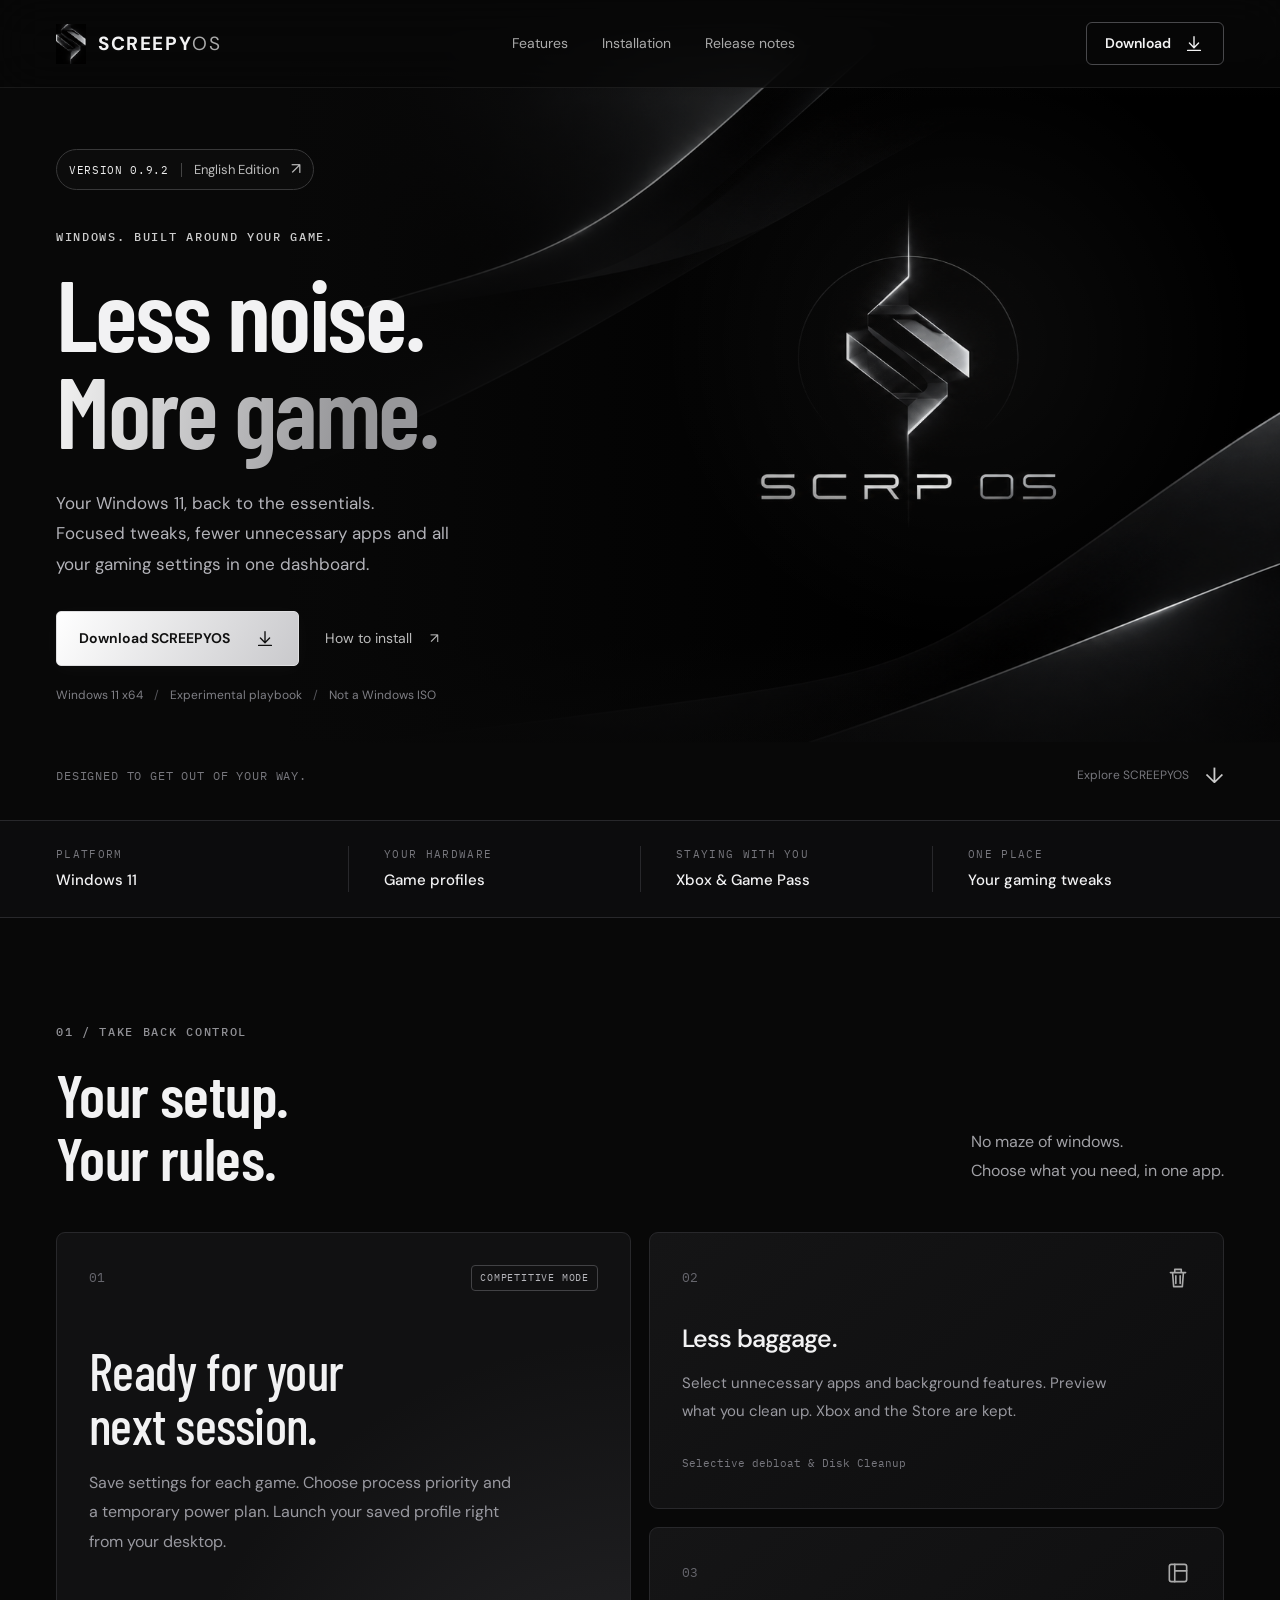
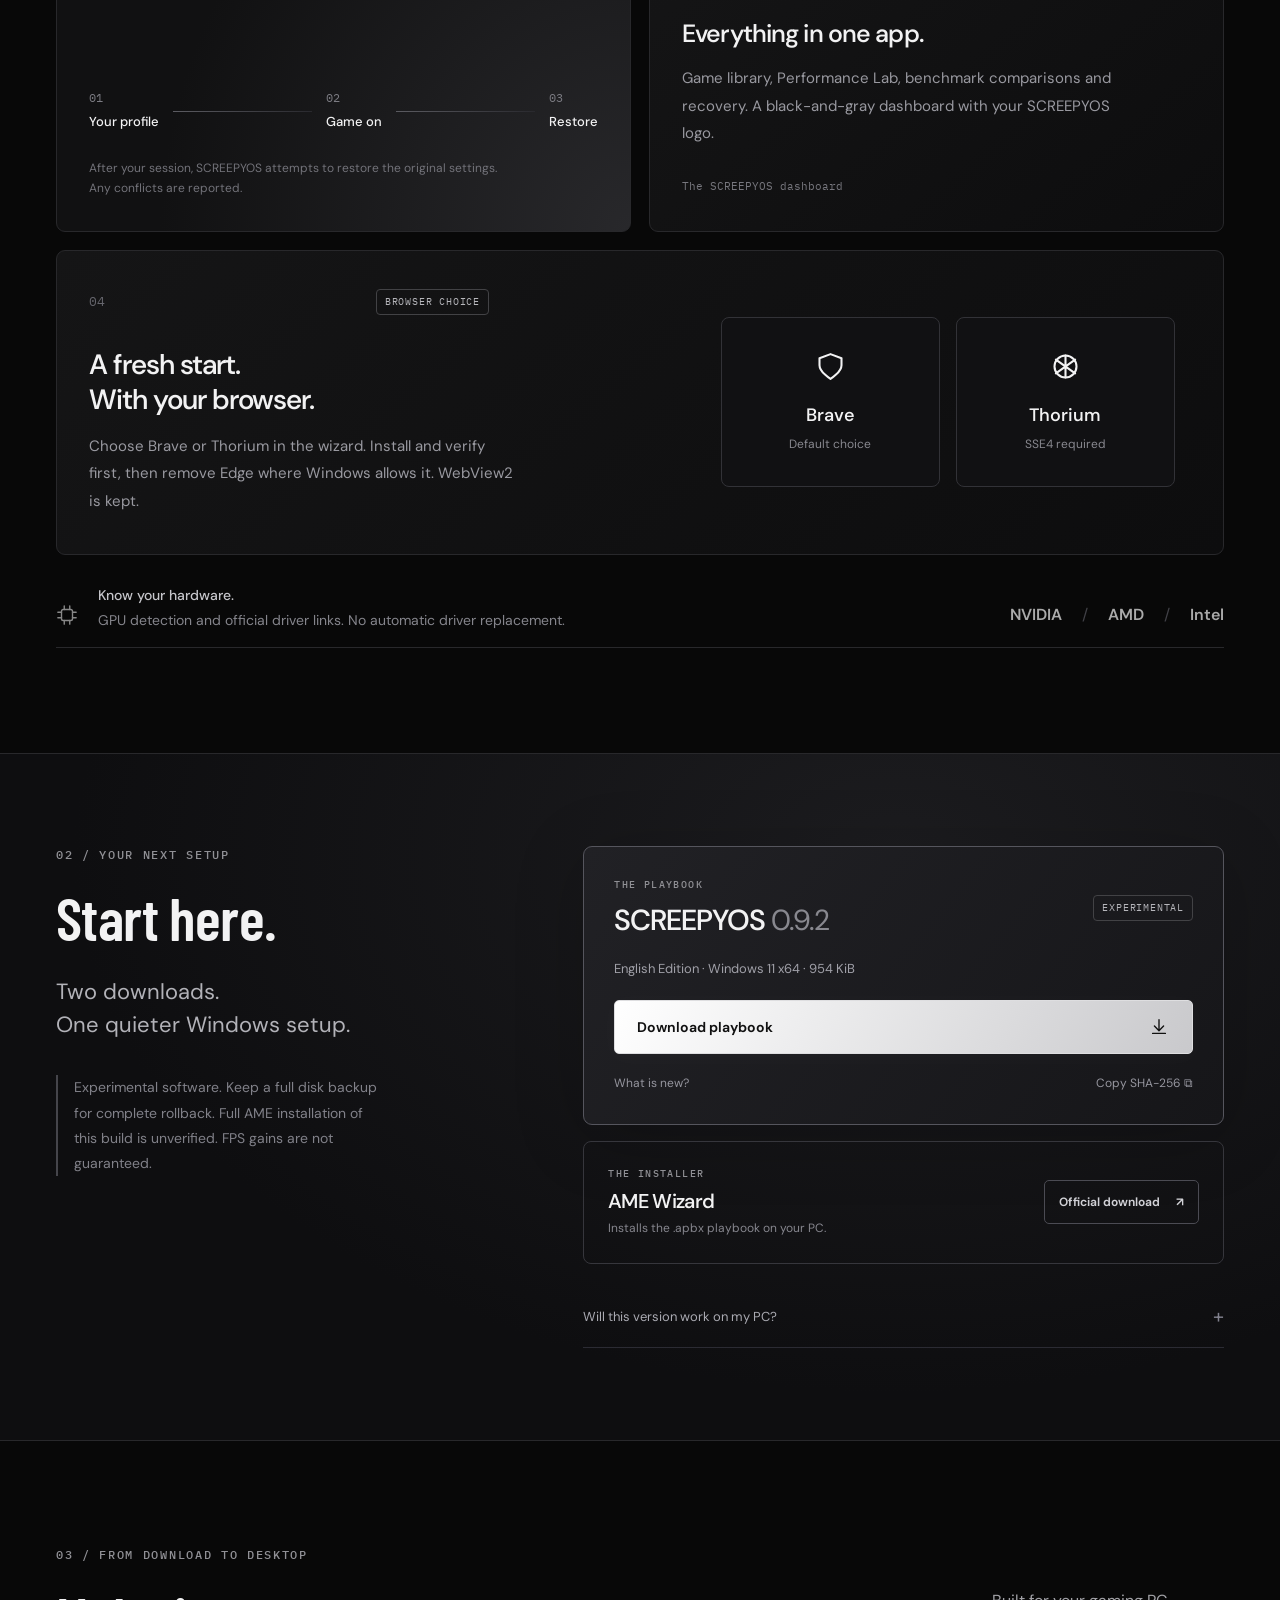
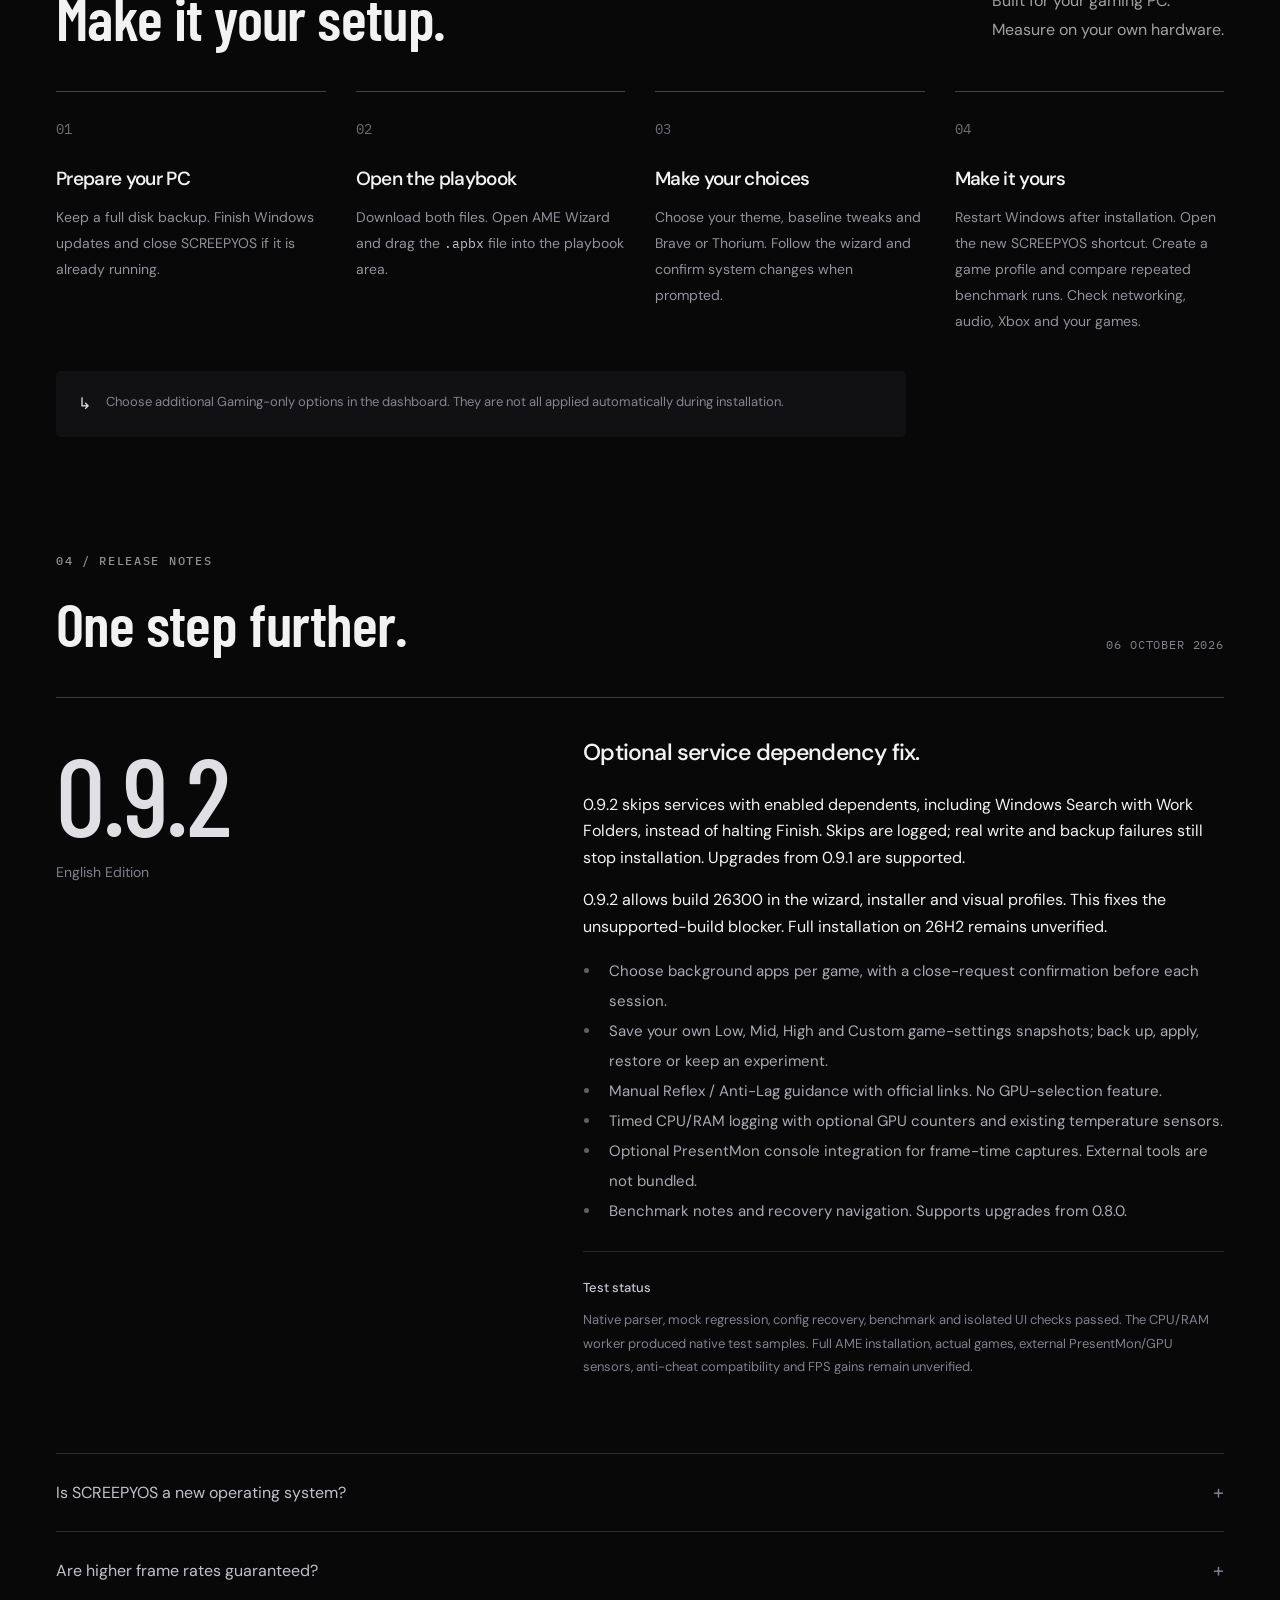
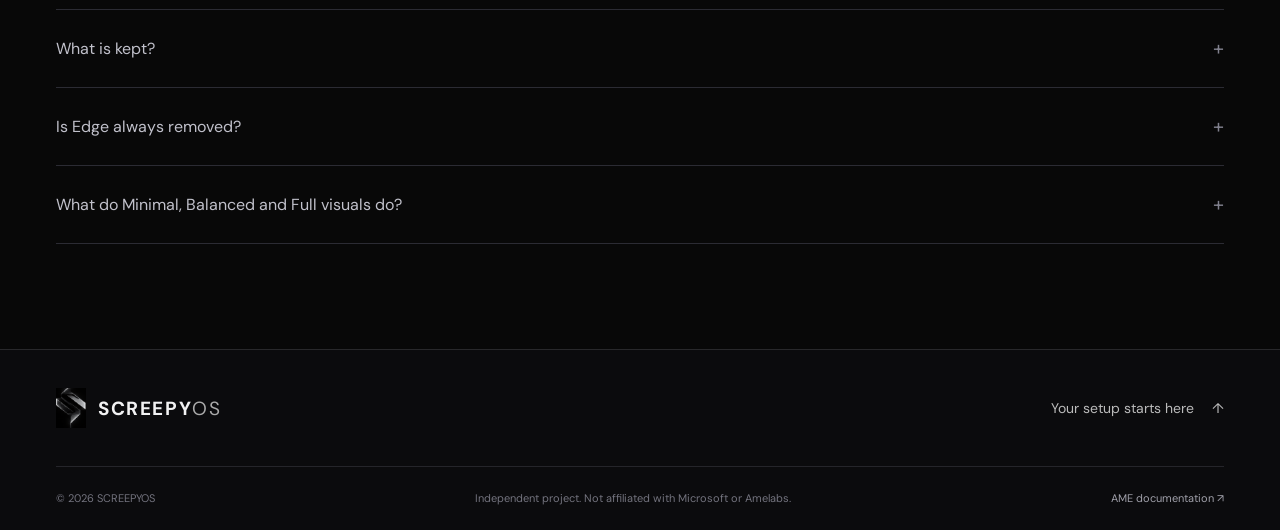
==== commit 276004c5: "Fix optional service dependencies halting Finish in SCREEPYOS 0.9.2" ====
--- a/index.html
+++ b/index.html
@@ -4,9 +4,9 @@
 <meta charset="utf-8"><meta name="viewport" content="width=device-width,initial-scale=1">
 <meta name="theme-color" content="#080808">
 <title>SCREEPYOS — Windows. Built around your game.</title>
-<meta name="description" content="A quieter Windows 11 setup for gaming. Download SCREEPYOS 0.9.1, explore Competitive Mode and install the playbook with AME Wizard.">
+<meta name="description" content="A quieter Windows 11 setup for gaming. Download SCREEPYOS 0.9.2, explore Competitive Mode and install the playbook with AME Wizard.">
 <link rel="icon" type="image/svg+xml" href="data:image/svg+xml,%3Csvg xmlns='http://www.w3.org/2000/svg' viewBox='0 0 32 32'%3E%3Crect width='32' height='32' rx='7' fill='%23080808'/%3E%3Cpath d='M23 8H11l-4 5 14 6-3 5H7m4-16 14 6-3 5' fill='none' stroke='%23e8e8e8' stroke-width='2.5' stroke-linejoin='round'/%3E%3C/svg%3E">
-<link rel="stylesheet" href="./style.css?v=0.9.1"><script src="./app.js?v=0.9.1" defer></script>
+<link rel="stylesheet" href="./style.css?v=0.9.2"><script src="./app.js?v=0.9.2" defer></script>
 </head>
 <body>
 <a class="skip" href="#main">Skip to content</a>
@@ -20,7 +20,7 @@
 <section class="hero">
  <div class="hero-art" aria-hidden="true"><img src="./assets/scrp-os.png" alt="" width="1672" height="941"><div class="art-light"></div></div>
  <div class="hero-content wrap">
-  <a class="release-pill" href="#release"><span>VERSION 0.9.1</span> English Edition <span aria-hidden="true">↗</span></a>
+  <a class="release-pill" href="#release"><span>VERSION 0.9.2</span> English Edition <span aria-hidden="true">↗</span></a>
   <p class="eyebrow hero-eyebrow">WINDOWS. BUILT AROUND YOUR GAME.</p>
   <h1>Less noise.<br><span>More game.</span></h1>
   <p class="hero-description">Your Windows 11, back to the essentials.<br>Focused tweaks, fewer unnecessary apps and all your gaming settings in one dashboard.</p>
@@ -42,9 +42,9 @@
 </section>
 <section class="download-section" id="download"><div class="wrap download-layout">
  <div class="reveal"><p class="eyebrow">02 / YOUR NEXT SETUP</p><h2>Start here.</h2><p class="download-intro">Two downloads.<br>One quieter Windows setup.</p><p class="download-warning">Experimental software. Keep a full disk backup for complete rollback. Full AME installation of this build is unverified. FPS gains are not guaranteed.</p></div>
- <div class="download-stack reveal"><article class="download-card glow-card"><div class="download-card-title"><div><span class="eyebrow">THE PLAYBOOK</span><h3>SCREEPYOS <span>0.9.1</span></h3></div><span class="tag">EXPERIMENTAL</span></div><p>English Edition · Windows 11 x64 · 953 KiB</p><a class="button primary full" href="./downloads/SCREEPYOS-0.9.1-Gaming-PC-Experimental.apbx" download>Download playbook <svg viewBox="0 0 24 24" aria-hidden="true"><path d="M12 4v12m-5-5 5 5 5-5M5 19h14"/></svg></a><div class="download-links"><a href="#release">What is new?</a><button type="button" id="copy-hash">Copy SHA-256 <span aria-hidden="true">⧉</span></button></div><span id="copy-status" class="status" role="status"></span></article>
+ <div class="download-stack reveal"><article class="download-card glow-card"><div class="download-card-title"><div><span class="eyebrow">THE PLAYBOOK</span><h3>SCREEPYOS <span>0.9.2</span></h3></div><span class="tag">EXPERIMENTAL</span></div><p>English Edition · Windows 11 x64 · 954 KiB</p><a class="button primary full" href="./downloads/SCREEPYOS-0.9.2-Gaming-PC-Experimental.apbx" download>Download playbook <svg viewBox="0 0 24 24" aria-hidden="true"><path d="M12 4v12m-5-5 5 5 5-5M5 19h14"/></svg></a><div class="download-links"><a href="#release">What is new?</a><button type="button" id="copy-hash">Copy SHA-256 <span aria-hidden="true">⧉</span></button></div><span id="copy-status" class="status" role="status"></span></article>
  <article class="wizard-card"><div><span class="eyebrow">THE INSTALLER</span><h3>AME Wizard</h3><p>Installs the .apbx playbook on your PC.</p></div><a class="button outline" href="https://amelabs.net/" target="_blank" rel="noopener noreferrer">Official download <span aria-hidden="true">↗</span></a></article>
- <details class="requirements"><summary>Will this version work on my PC? <span aria-hidden="true">+</span></summary><div><p>For Windows 11 x64, builds <strong>22631, 26100, 26200 and 26300</strong>. Check your build with <code>winver</code>. ARM64 is not supported.</p><p>Browser installation requires internet and WinGet / App Installer. Thorium requires SSE4.1 and SSE4.2. A clean installation or upgrade from SCREEPYOS 0.4.1, 0.5.0, 0.6.0, 0.7.0, 0.7.1, 0.7.2, 0.7.3, 0.7.4, 0.7.5 0.8.0 or 0.9.0 is allowed.</p><p>Not every hardware configuration or game has been tested. A backup is needed for a full rollback; a restore point does not recover every removed app and its data.</p></div></details>
+ <details class="requirements"><summary>Will this version work on my PC? <span aria-hidden="true">+</span></summary><div><p>For Windows 11 x64, builds <strong>22631, 26100, 26200 and 26300</strong>. Check your build with <code>winver</code>. ARM64 is not supported.</p><p>Browser installation requires internet and WinGet / App Installer. Thorium requires SSE4.1 and SSE4.2. A clean installation or upgrade from SCREEPYOS 0.4.1, 0.5.0, 0.6.0, 0.7.0, 0.7.1, 0.7.2, 0.7.3, 0.7.4, 0.7.5, 0.8.0, 0.9.0 or 0.9.1 is allowed.</p><p>Not every hardware configuration or game has been tested. A backup is needed for a full rollback; a restore point does not recover every removed app and its data.</p></div></details>
  </div>
 </div></section>
 <section class="wrap section" id="installation"><div class="section-heading reveal"><div><p class="eyebrow">03 / FROM DOWNLOAD TO DESKTOP</p><h2>Make it your setup.</h2></div><p>Built for your gaming PC.<br>Measure on your own hardware.</p></div>
@@ -52,7 +52,7 @@
  <div class="install-note reveal"><span aria-hidden="true">↳</span><p>Choose additional Gaming-only options in the dashboard. They are not all applied automatically during installation.</p></div>
 </section>
 <section class="wrap release-section section" id="release"><div class="section-heading reveal"><div><p class="eyebrow">04 / RELEASE NOTES</p><h2>One step further.</h2></div><span class="release-date mono">06 OCTOBER 2026</span></div>
- <div class="release-layout reveal"><div class="version-display">0.9.1<span>English Edition</span></div><div class="release-content"><h3>Windows 11 26H2 compatibility fix.</h3><p>0.9.1 allows build 26300 in the wizard, installer and visual profiles. This fixes the unsupported-build blocker. Full installation on 26H2 remains unverified.</p><ul><li>Choose background apps per game, with a close-request confirmation before each session.</li><li>Save your own Low, Mid, High and Custom game-settings snapshots; back up, apply, restore or keep an experiment.</li><li>Manual Reflex / Anti-Lag guidance with official links. No GPU-selection feature.</li><li>Timed CPU/RAM logging with optional GPU counters and existing temperature sensors.</li><li>Optional PresentMon console integration for frame-time captures. External tools are not bundled.</li><li>Benchmark notes and recovery navigation. Supports upgrades from 0.8.0.</li></ul><div class="testing-note"><strong>Test status</strong><p>Native parser, mock regression, config recovery, benchmark and isolated UI checks passed. The CPU/RAM worker produced native test samples. Full AME installation, actual games, external PresentMon/GPU sensors, anti-cheat compatibility and FPS gains remain unverified.</p></div></div></div>
+ <div class="release-layout reveal"><div class="version-display">0.9.2<span>English Edition</span></div><div class="release-content"><h3>Optional service dependency fix.</h3><p>0.9.2 skips services with enabled dependents, including Windows Search with Work Folders, instead of halting Finish. Skips are logged; real write and backup failures still stop installation. Upgrades from 0.9.1 are supported.</p><p>0.9.2 allows build 26300 in the wizard, installer and visual profiles. This fixes the unsupported-build blocker. Full installation on 26H2 remains unverified.</p><ul><li>Choose background apps per game, with a close-request confirmation before each session.</li><li>Save your own Low, Mid, High and Custom game-settings snapshots; back up, apply, restore or keep an experiment.</li><li>Manual Reflex / Anti-Lag guidance with official links. No GPU-selection feature.</li><li>Timed CPU/RAM logging with optional GPU counters and existing temperature sensors.</li><li>Optional PresentMon console integration for frame-time captures. External tools are not bundled.</li><li>Benchmark notes and recovery navigation. Supports upgrades from 0.8.0.</li></ul><div class="testing-note"><strong>Test status</strong><p>Native parser, mock regression, config recovery, benchmark and isolated UI checks passed. The CPU/RAM worker produced native test samples. Full AME installation, actual games, external PresentMon/GPU sensors, anti-cheat compatibility and FPS gains remain unverified.</p></div></div></div>
  <div class="faq reveal"><details><summary>Is SCREEPYOS a new operating system? <span aria-hidden="true">+</span></summary><p>It is a playbook and dashboard for your existing Windows 11 installation. It is not a Windows ISO and does not include a Windows license.</p></details><details><summary>Are higher frame rates guaranteed? <span aria-hidden="true">+</span></summary><p>No. Results depend on your hardware, game and current settings. Compare the same game scene and settings before and after. A lower process count alone does not prove better gaming performance.</p></details><details><summary>What is kept? <span aria-hidden="true">+</span></summary><p>Xbox, Microsoft Store and WebView2 are kept. This version does not disable Defender, Firewall, UAC or Windows Update. The driver page shows hardware and official download links; drivers are not automatically replaced.</p></details><details><summary>Is Edge always removed? <span aria-hidden="true">+</span></summary><p>Only after confirming the selected browser is present. Windows may block removal based on region or build. If removal fails, the playbook shows a warning and continues with the selected tweaks. Export any Edge data you want to keep beforehand.</p></details><details><summary>What do Minimal, Balanced and Full visuals do? <span aria-hidden="true">+</span></summary><p>These are primarily visual profiles: minimal, reduced or full window and taskbar animations. They do not force a CPU/GPU overclock or guarantee higher FPS. Power settings are chosen separately.</p></details></div>
 </section>
 </main>
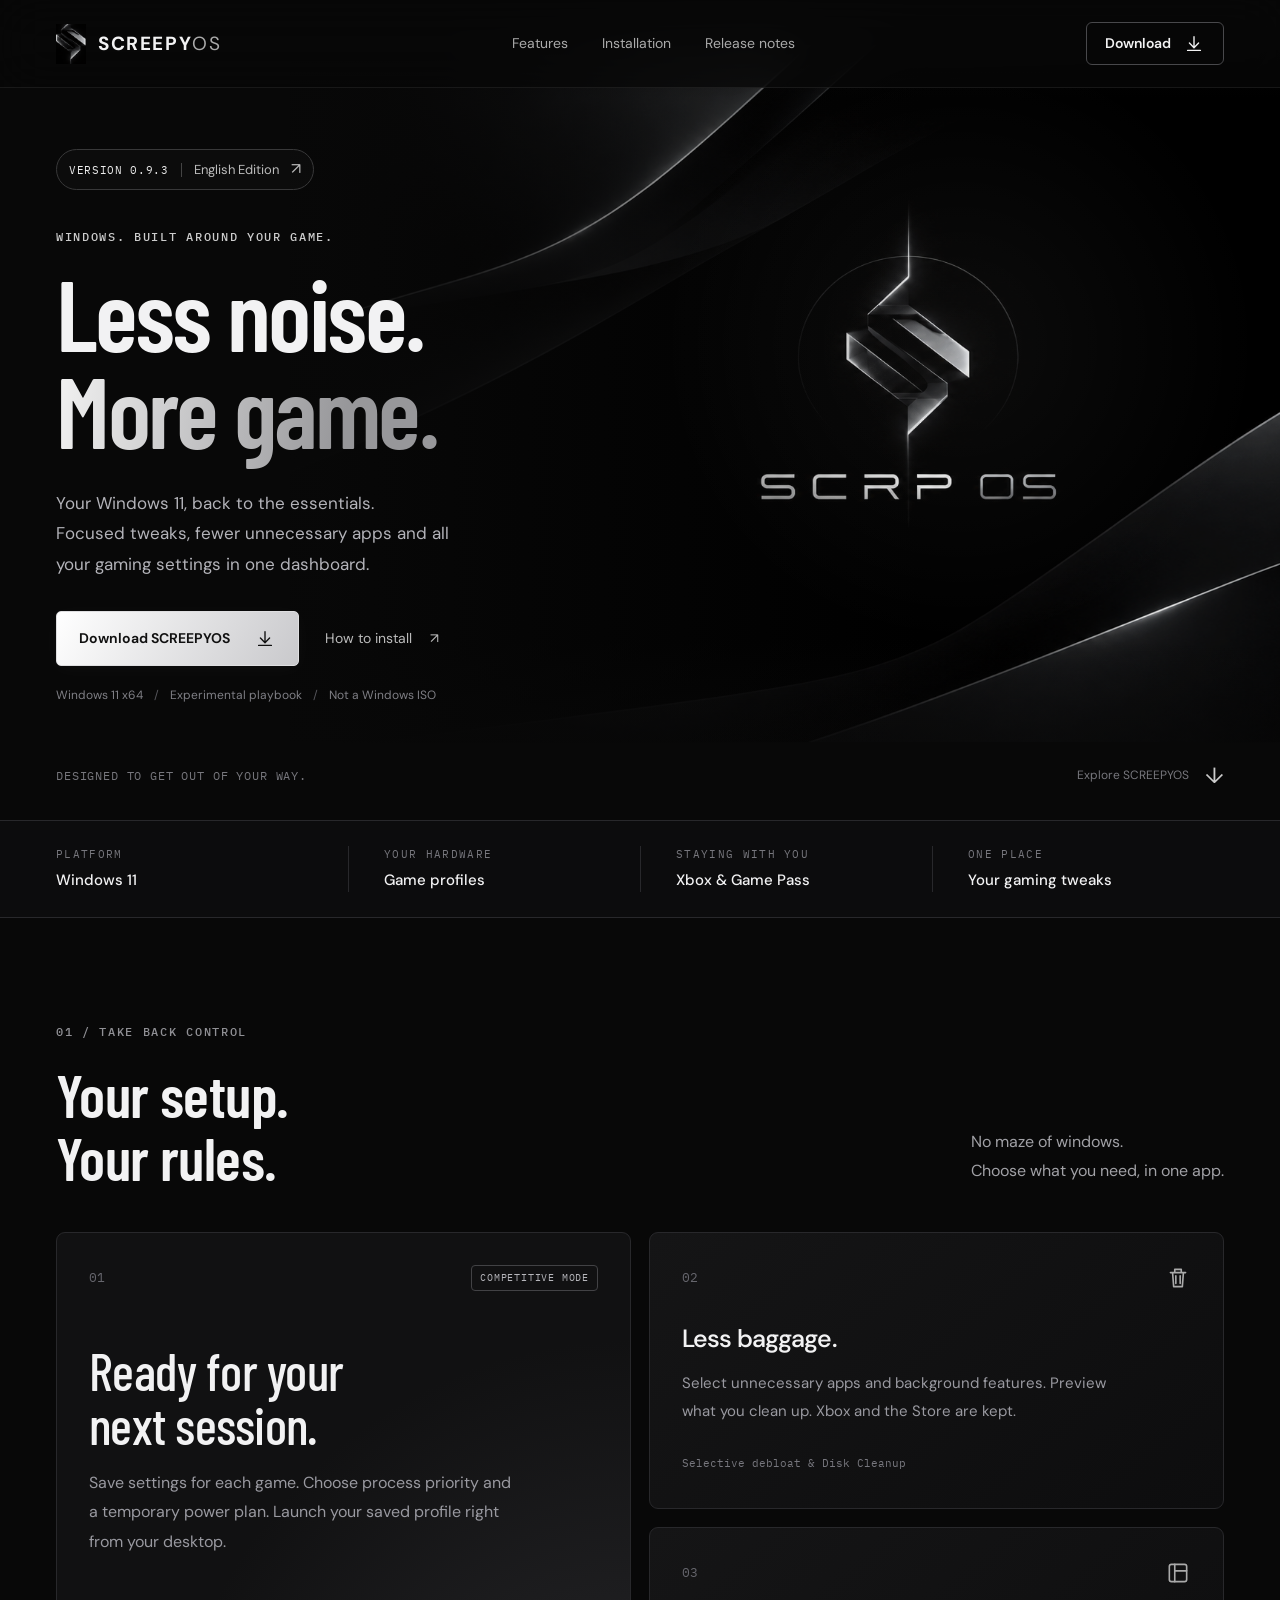
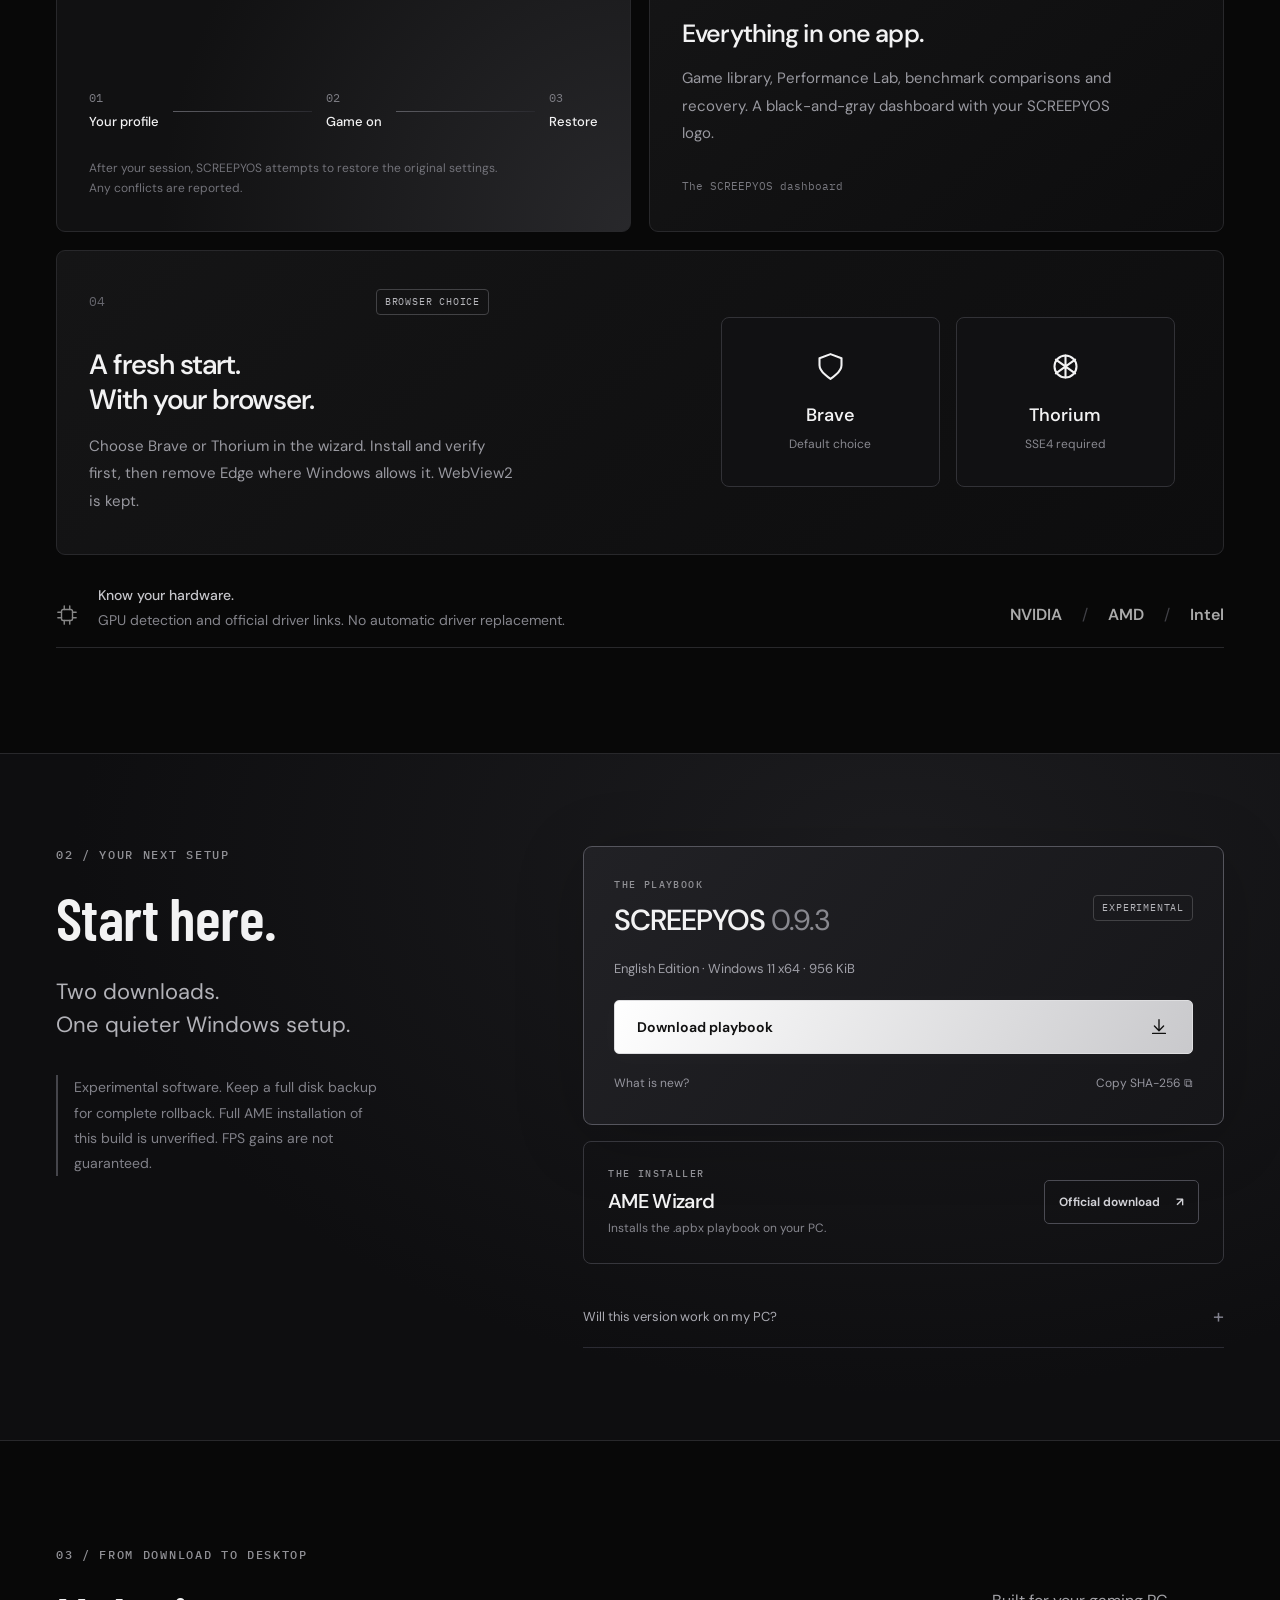
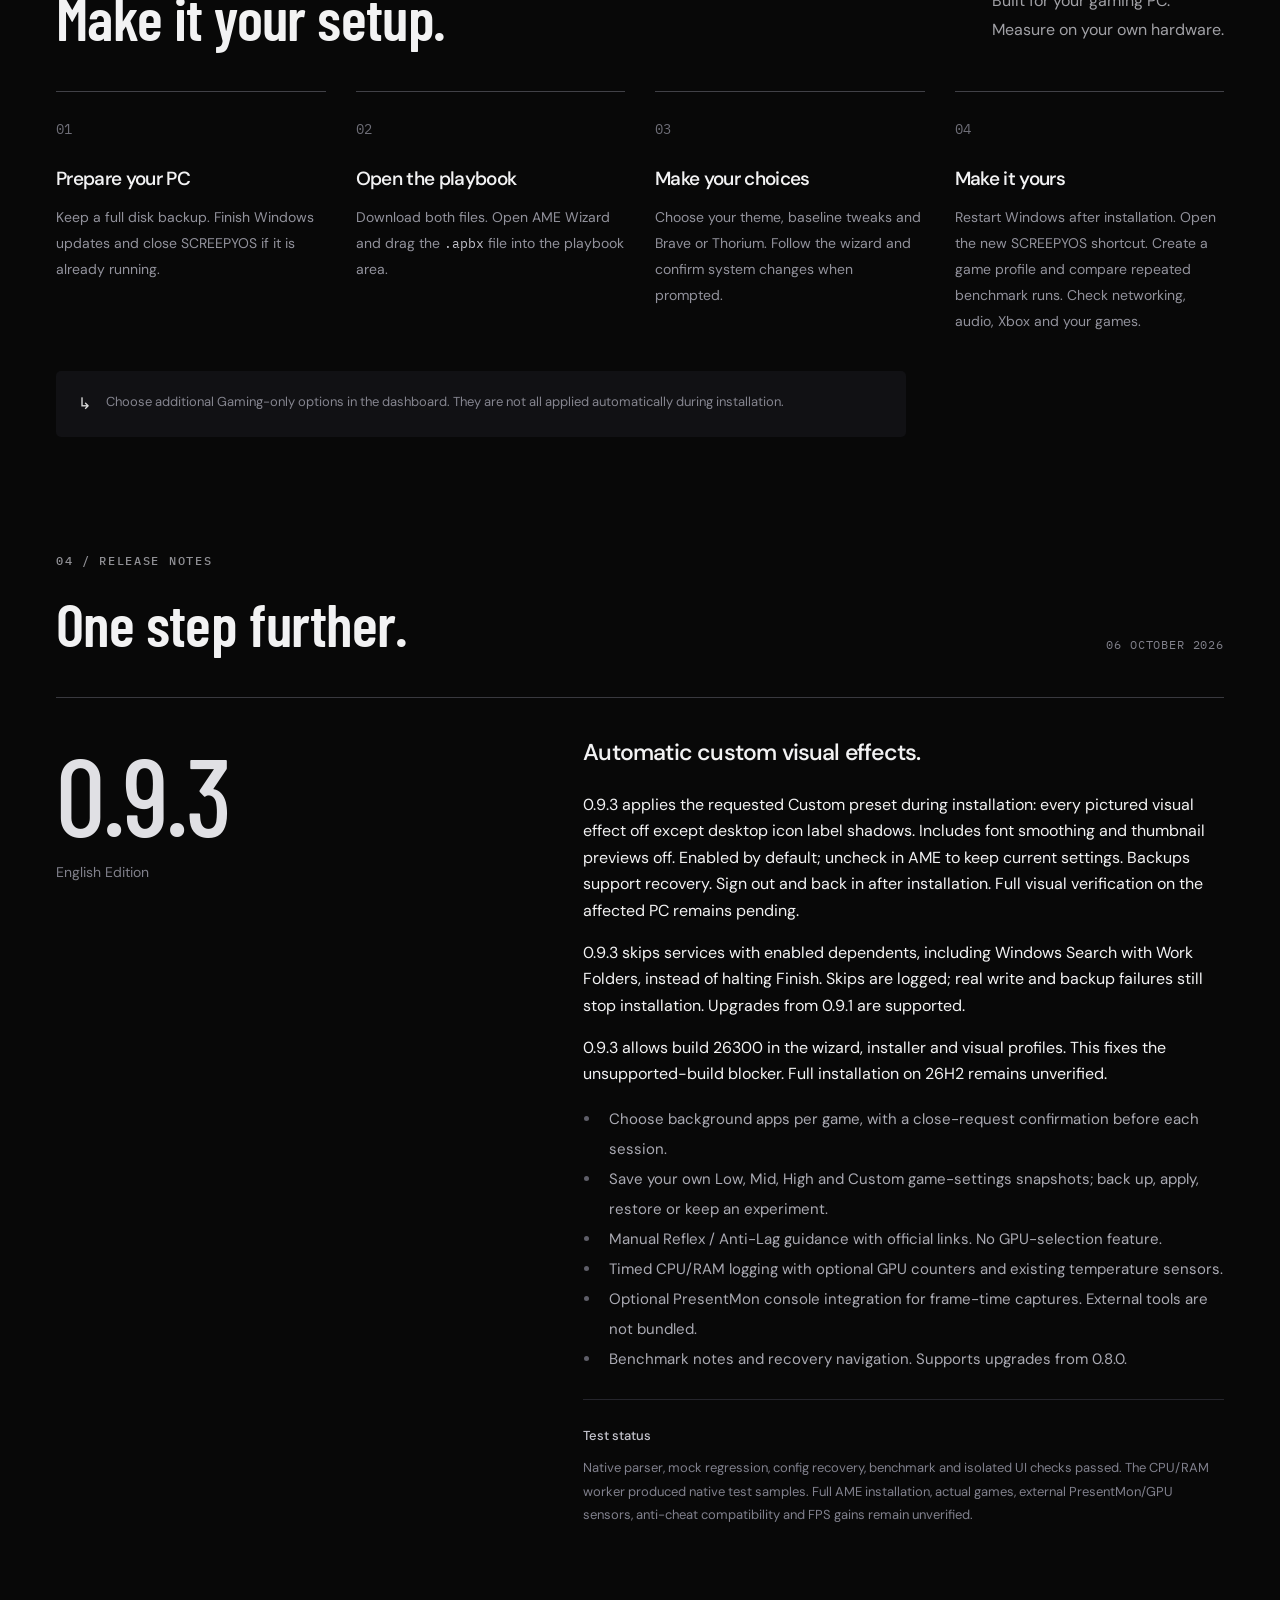
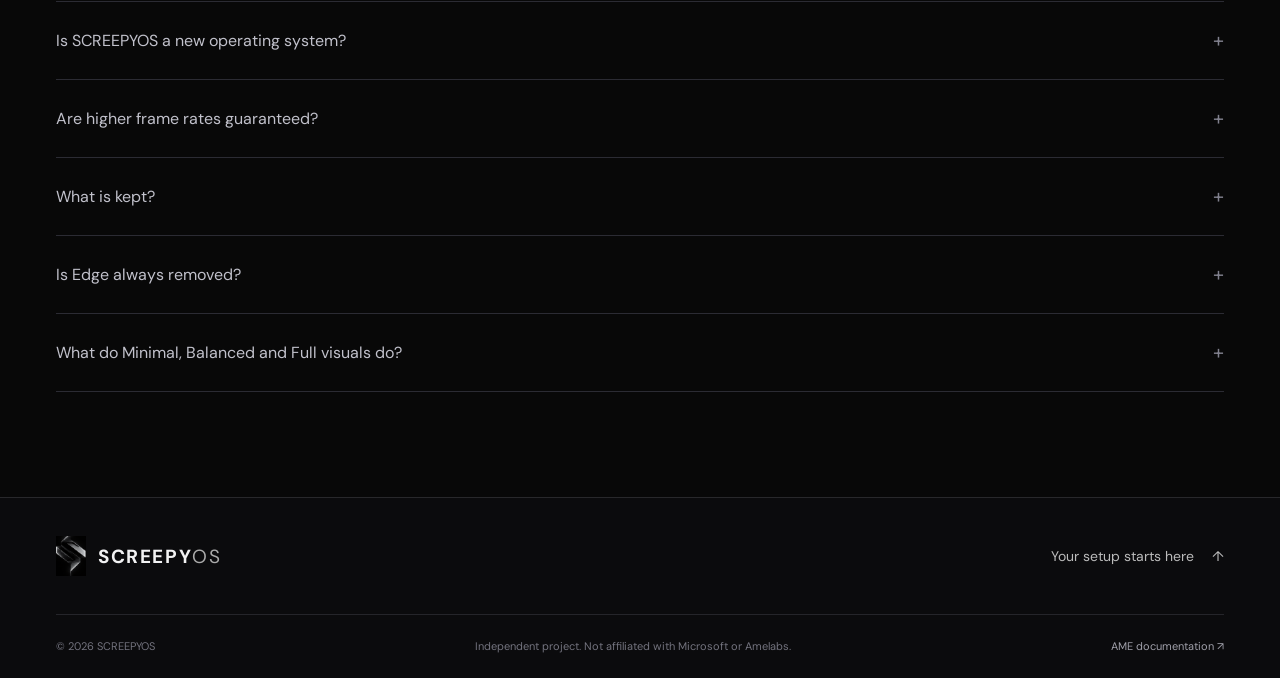
==== commit 94be83b3: "Add automatic custom visual effects with backup and restore in SCREEPYOS 0.9.3" ====
--- a/index.html
+++ b/index.html
@@ -4,9 +4,9 @@
 <meta charset="utf-8"><meta name="viewport" content="width=device-width,initial-scale=1">
 <meta name="theme-color" content="#080808">
 <title>SCREEPYOS — Windows. Built around your game.</title>
-<meta name="description" content="A quieter Windows 11 setup for gaming. Download SCREEPYOS 0.9.2, explore Competitive Mode and install the playbook with AME Wizard.">
+<meta name="description" content="A quieter Windows 11 setup for gaming. Download SCREEPYOS 0.9.3, explore Competitive Mode and install the playbook with AME Wizard.">
 <link rel="icon" type="image/svg+xml" href="data:image/svg+xml,%3Csvg xmlns='http://www.w3.org/2000/svg' viewBox='0 0 32 32'%3E%3Crect width='32' height='32' rx='7' fill='%23080808'/%3E%3Cpath d='M23 8H11l-4 5 14 6-3 5H7m4-16 14 6-3 5' fill='none' stroke='%23e8e8e8' stroke-width='2.5' stroke-linejoin='round'/%3E%3C/svg%3E">
-<link rel="stylesheet" href="./style.css?v=0.9.2"><script src="./app.js?v=0.9.2" defer></script>
+<link rel="stylesheet" href="./style.css?v=0.9.3"><script src="./app.js?v=0.9.3" defer></script>
 </head>
 <body>
 <a class="skip" href="#main">Skip to content</a>
@@ -20,7 +20,7 @@
 <section class="hero">
  <div class="hero-art" aria-hidden="true"><img src="./assets/scrp-os.png" alt="" width="1672" height="941"><div class="art-light"></div></div>
  <div class="hero-content wrap">
-  <a class="release-pill" href="#release"><span>VERSION 0.9.2</span> English Edition <span aria-hidden="true">↗</span></a>
+  <a class="release-pill" href="#release"><span>VERSION 0.9.3</span> English Edition <span aria-hidden="true">↗</span></a>
   <p class="eyebrow hero-eyebrow">WINDOWS. BUILT AROUND YOUR GAME.</p>
   <h1>Less noise.<br><span>More game.</span></h1>
   <p class="hero-description">Your Windows 11, back to the essentials.<br>Focused tweaks, fewer unnecessary apps and all your gaming settings in one dashboard.</p>
@@ -42,7 +42,7 @@
 </section>
 <section class="download-section" id="download"><div class="wrap download-layout">
  <div class="reveal"><p class="eyebrow">02 / YOUR NEXT SETUP</p><h2>Start here.</h2><p class="download-intro">Two downloads.<br>One quieter Windows setup.</p><p class="download-warning">Experimental software. Keep a full disk backup for complete rollback. Full AME installation of this build is unverified. FPS gains are not guaranteed.</p></div>
- <div class="download-stack reveal"><article class="download-card glow-card"><div class="download-card-title"><div><span class="eyebrow">THE PLAYBOOK</span><h3>SCREEPYOS <span>0.9.2</span></h3></div><span class="tag">EXPERIMENTAL</span></div><p>English Edition · Windows 11 x64 · 954 KiB</p><a class="button primary full" href="./downloads/SCREEPYOS-0.9.2-Gaming-PC-Experimental.apbx" download>Download playbook <svg viewBox="0 0 24 24" aria-hidden="true"><path d="M12 4v12m-5-5 5 5 5-5M5 19h14"/></svg></a><div class="download-links"><a href="#release">What is new?</a><button type="button" id="copy-hash">Copy SHA-256 <span aria-hidden="true">⧉</span></button></div><span id="copy-status" class="status" role="status"></span></article>
+ <div class="download-stack reveal"><article class="download-card glow-card"><div class="download-card-title"><div><span class="eyebrow">THE PLAYBOOK</span><h3>SCREEPYOS <span>0.9.3</span></h3></div><span class="tag">EXPERIMENTAL</span></div><p>English Edition · Windows 11 x64 · 956 KiB</p><a class="button primary full" href="./downloads/SCREEPYOS-0.9.3-Gaming-PC-Experimental.apbx" download>Download playbook <svg viewBox="0 0 24 24" aria-hidden="true"><path d="M12 4v12m-5-5 5 5 5-5M5 19h14"/></svg></a><div class="download-links"><a href="#release">What is new?</a><button type="button" id="copy-hash">Copy SHA-256 <span aria-hidden="true">⧉</span></button></div><span id="copy-status" class="status" role="status"></span></article>
  <article class="wizard-card"><div><span class="eyebrow">THE INSTALLER</span><h3>AME Wizard</h3><p>Installs the .apbx playbook on your PC.</p></div><a class="button outline" href="https://amelabs.net/" target="_blank" rel="noopener noreferrer">Official download <span aria-hidden="true">↗</span></a></article>
  <details class="requirements"><summary>Will this version work on my PC? <span aria-hidden="true">+</span></summary><div><p>For Windows 11 x64, builds <strong>22631, 26100, 26200 and 26300</strong>. Check your build with <code>winver</code>. ARM64 is not supported.</p><p>Browser installation requires internet and WinGet / App Installer. Thorium requires SSE4.1 and SSE4.2. A clean installation or upgrade from SCREEPYOS 0.4.1, 0.5.0, 0.6.0, 0.7.0, 0.7.1, 0.7.2, 0.7.3, 0.7.4, 0.7.5, 0.8.0, 0.9.0 or 0.9.1 is allowed.</p><p>Not every hardware configuration or game has been tested. A backup is needed for a full rollback; a restore point does not recover every removed app and its data.</p></div></details>
  </div>
@@ -52,7 +52,7 @@
  <div class="install-note reveal"><span aria-hidden="true">↳</span><p>Choose additional Gaming-only options in the dashboard. They are not all applied automatically during installation.</p></div>
 </section>
 <section class="wrap release-section section" id="release"><div class="section-heading reveal"><div><p class="eyebrow">04 / RELEASE NOTES</p><h2>One step further.</h2></div><span class="release-date mono">06 OCTOBER 2026</span></div>
- <div class="release-layout reveal"><div class="version-display">0.9.2<span>English Edition</span></div><div class="release-content"><h3>Optional service dependency fix.</h3><p>0.9.2 skips services with enabled dependents, including Windows Search with Work Folders, instead of halting Finish. Skips are logged; real write and backup failures still stop installation. Upgrades from 0.9.1 are supported.</p><p>0.9.2 allows build 26300 in the wizard, installer and visual profiles. This fixes the unsupported-build blocker. Full installation on 26H2 remains unverified.</p><ul><li>Choose background apps per game, with a close-request confirmation before each session.</li><li>Save your own Low, Mid, High and Custom game-settings snapshots; back up, apply, restore or keep an experiment.</li><li>Manual Reflex / Anti-Lag guidance with official links. No GPU-selection feature.</li><li>Timed CPU/RAM logging with optional GPU counters and existing temperature sensors.</li><li>Optional PresentMon console integration for frame-time captures. External tools are not bundled.</li><li>Benchmark notes and recovery navigation. Supports upgrades from 0.8.0.</li></ul><div class="testing-note"><strong>Test status</strong><p>Native parser, mock regression, config recovery, benchmark and isolated UI checks passed. The CPU/RAM worker produced native test samples. Full AME installation, actual games, external PresentMon/GPU sensors, anti-cheat compatibility and FPS gains remain unverified.</p></div></div></div>
+ <div class="release-layout reveal"><div class="version-display">0.9.3<span>English Edition</span></div><div class="release-content"><h3>Automatic custom visual effects.</h3><p>0.9.3 applies the requested Custom preset during installation: every pictured visual effect off except desktop icon label shadows. Includes font smoothing and thumbnail previews off. Enabled by default; uncheck in AME to keep current settings. Backups support recovery. Sign out and back in after installation. Full visual verification on the affected PC remains pending.</p><p>0.9.3 skips services with enabled dependents, including Windows Search with Work Folders, instead of halting Finish. Skips are logged; real write and backup failures still stop installation. Upgrades from 0.9.1 are supported.</p><p>0.9.3 allows build 26300 in the wizard, installer and visual profiles. This fixes the unsupported-build blocker. Full installation on 26H2 remains unverified.</p><ul><li>Choose background apps per game, with a close-request confirmation before each session.</li><li>Save your own Low, Mid, High and Custom game-settings snapshots; back up, apply, restore or keep an experiment.</li><li>Manual Reflex / Anti-Lag guidance with official links. No GPU-selection feature.</li><li>Timed CPU/RAM logging with optional GPU counters and existing temperature sensors.</li><li>Optional PresentMon console integration for frame-time captures. External tools are not bundled.</li><li>Benchmark notes and recovery navigation. Supports upgrades from 0.8.0.</li></ul><div class="testing-note"><strong>Test status</strong><p>Native parser, mock regression, config recovery, benchmark and isolated UI checks passed. The CPU/RAM worker produced native test samples. Full AME installation, actual games, external PresentMon/GPU sensors, anti-cheat compatibility and FPS gains remain unverified.</p></div></div></div>
  <div class="faq reveal"><details><summary>Is SCREEPYOS a new operating system? <span aria-hidden="true">+</span></summary><p>It is a playbook and dashboard for your existing Windows 11 installation. It is not a Windows ISO and does not include a Windows license.</p></details><details><summary>Are higher frame rates guaranteed? <span aria-hidden="true">+</span></summary><p>No. Results depend on your hardware, game and current settings. Compare the same game scene and settings before and after. A lower process count alone does not prove better gaming performance.</p></details><details><summary>What is kept? <span aria-hidden="true">+</span></summary><p>Xbox, Microsoft Store and WebView2 are kept. This version does not disable Defender, Firewall, UAC or Windows Update. The driver page shows hardware and official download links; drivers are not automatically replaced.</p></details><details><summary>Is Edge always removed? <span aria-hidden="true">+</span></summary><p>Only after confirming the selected browser is present. Windows may block removal based on region or build. If removal fails, the playbook shows a warning and continues with the selected tweaks. Export any Edge data you want to keep beforehand.</p></details><details><summary>What do Minimal, Balanced and Full visuals do? <span aria-hidden="true">+</span></summary><p>These are primarily visual profiles: minimal, reduced or full window and taskbar animations. They do not force a CPU/GPU overclock or guarantee higher FPS. Power settings are chosen separately.</p></details></div>
 </section>
 </main>
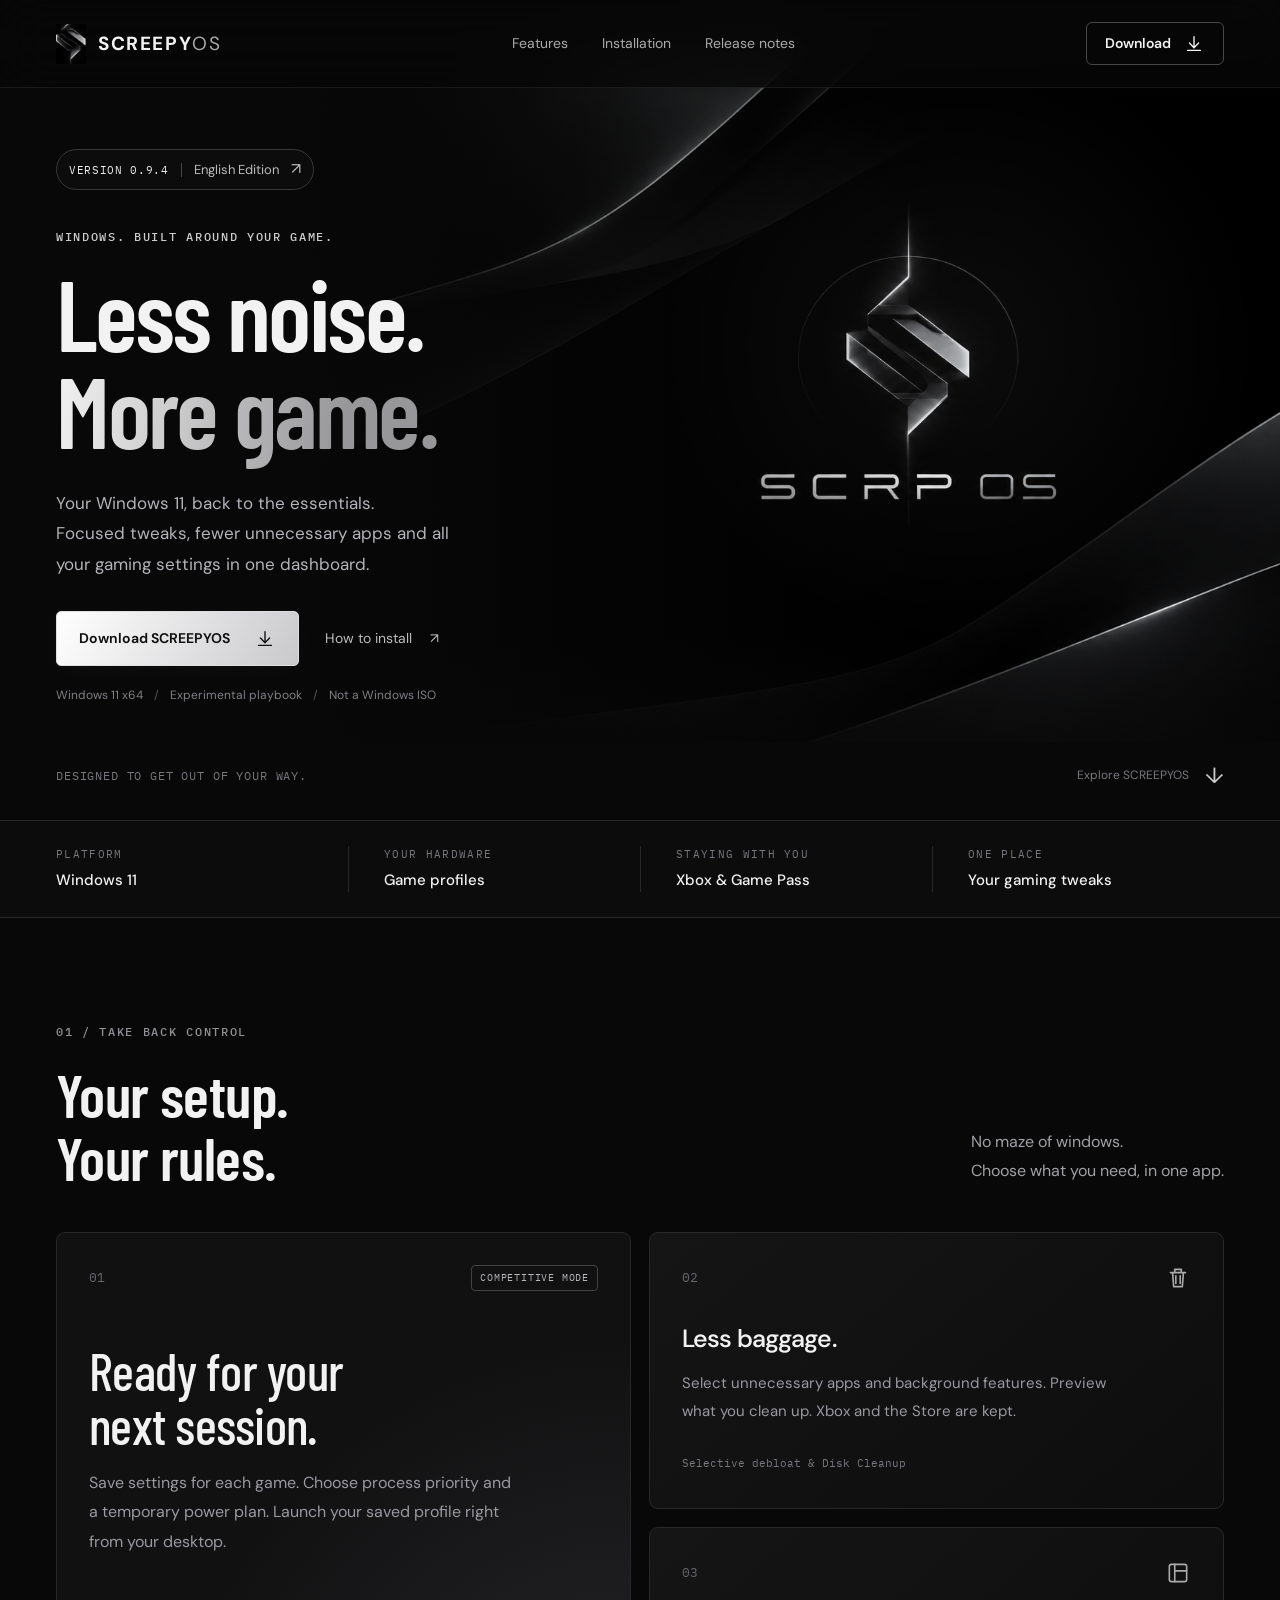
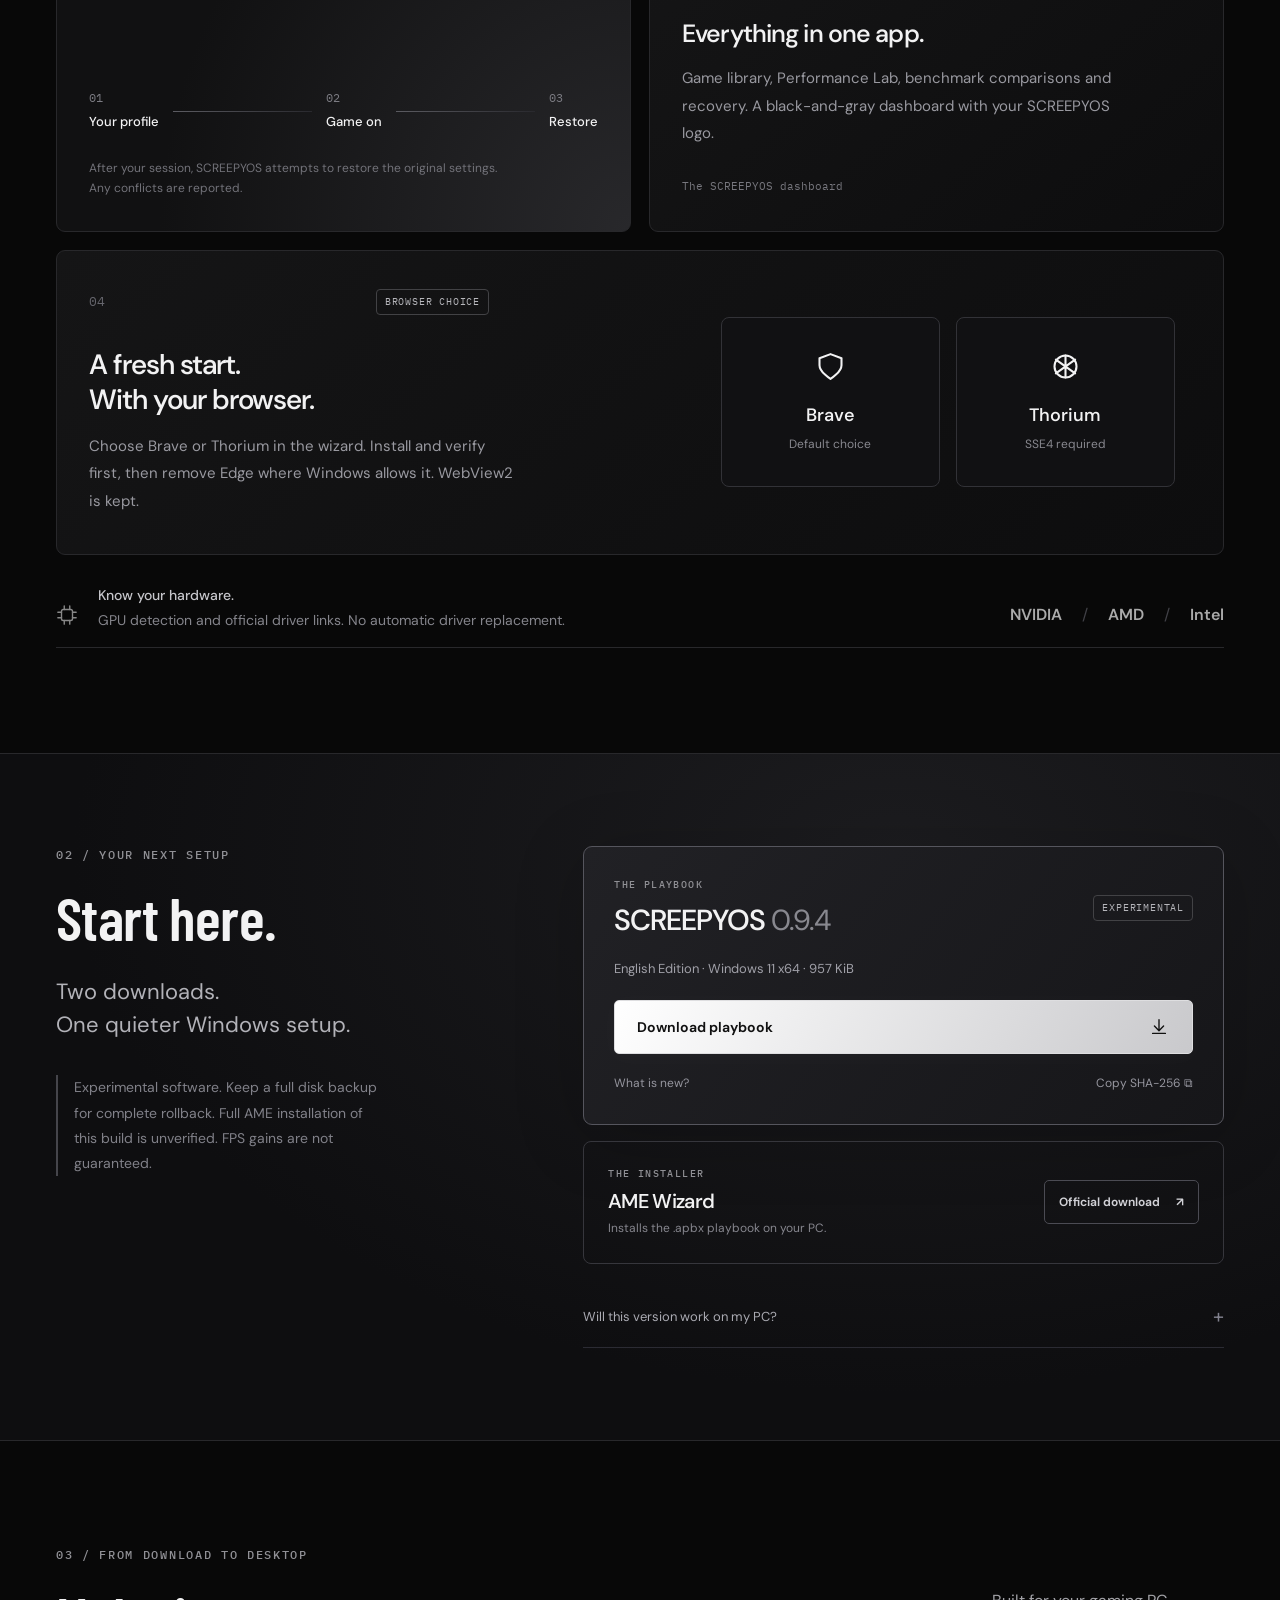
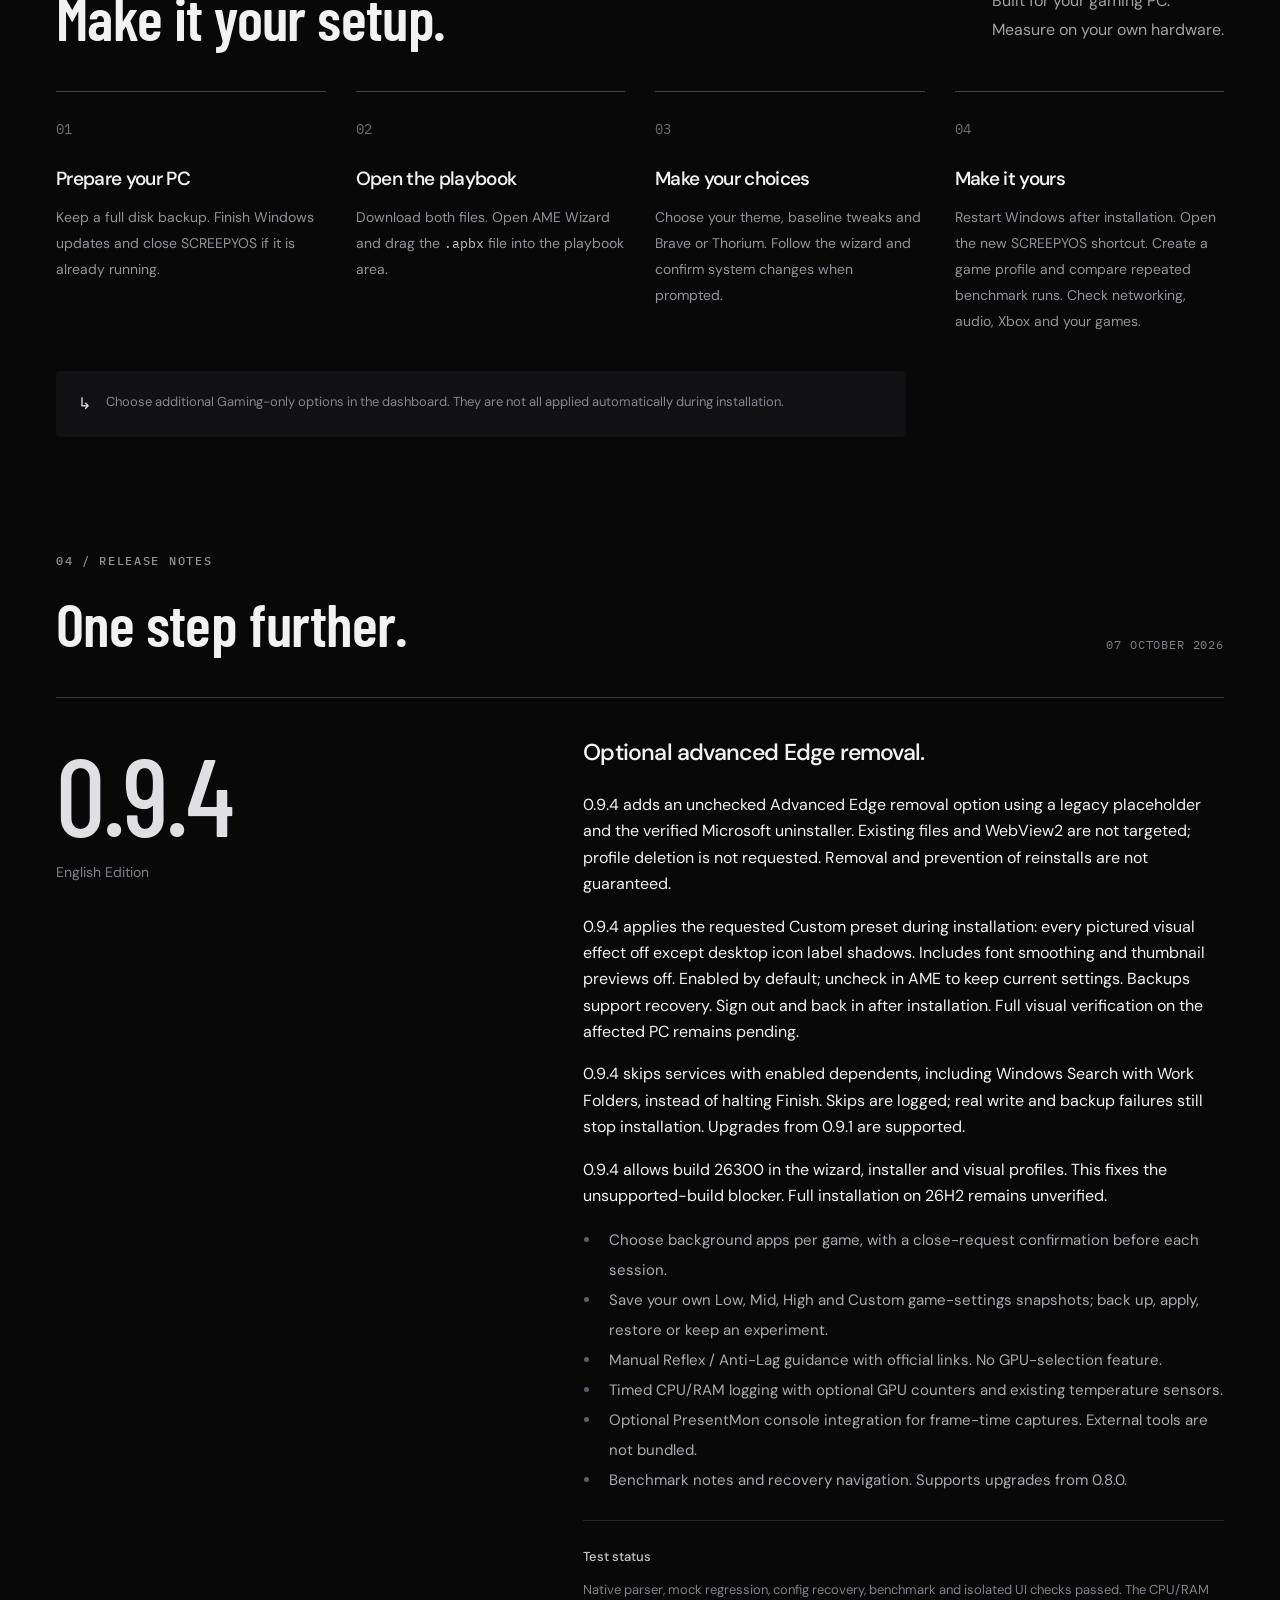
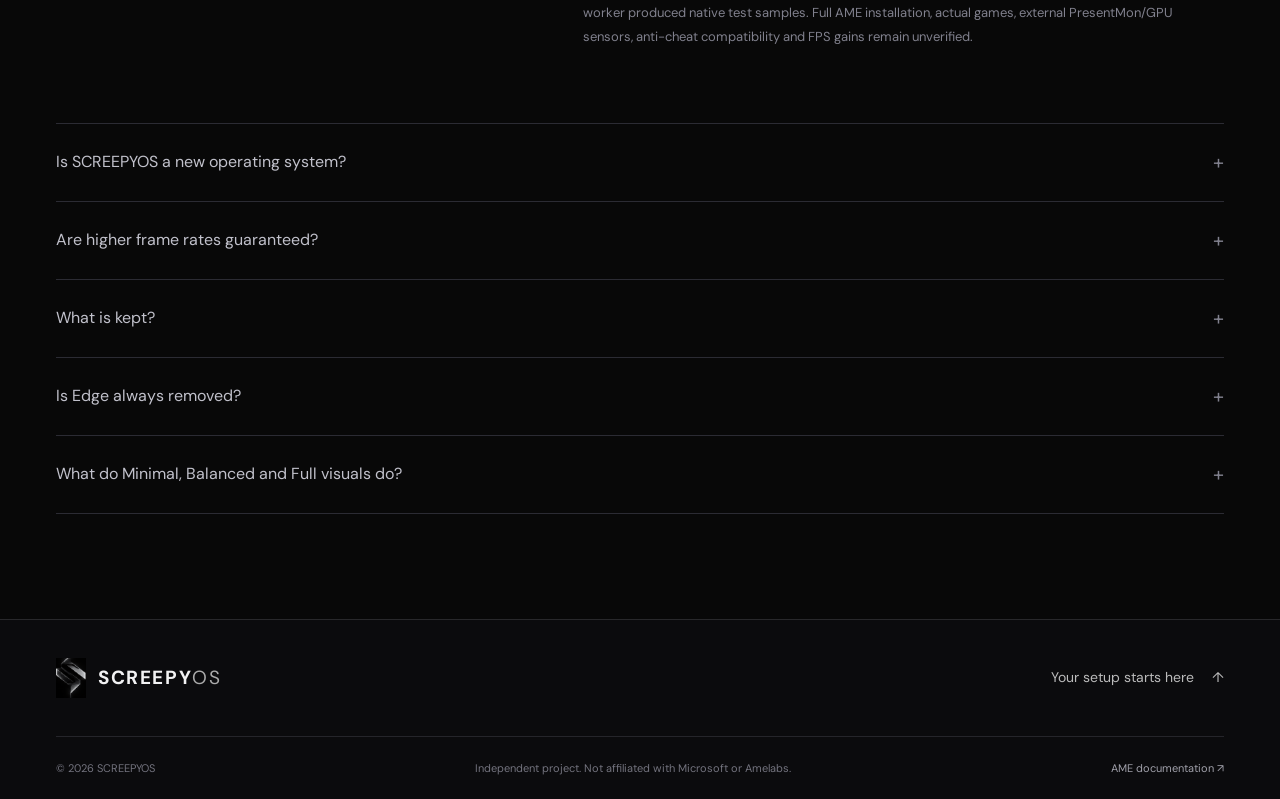
==== commit eee3091a: "Add opt-in legacy-placeholder Edge removal in SCREEPYOS 0.9.4" ====
--- a/index.html
+++ b/index.html
@@ -4,9 +4,9 @@
 <meta charset="utf-8"><meta name="viewport" content="width=device-width,initial-scale=1">
 <meta name="theme-color" content="#080808">
 <title>SCREEPYOS — Windows. Built around your game.</title>
-<meta name="description" content="A quieter Windows 11 setup for gaming. Download SCREEPYOS 0.9.3, explore Competitive Mode and install the playbook with AME Wizard.">
+<meta name="description" content="A quieter Windows 11 setup for gaming. Download SCREEPYOS 0.9.4, explore Competitive Mode and install the playbook with AME Wizard.">
 <link rel="icon" type="image/svg+xml" href="data:image/svg+xml,%3Csvg xmlns='http://www.w3.org/2000/svg' viewBox='0 0 32 32'%3E%3Crect width='32' height='32' rx='7' fill='%23080808'/%3E%3Cpath d='M23 8H11l-4 5 14 6-3 5H7m4-16 14 6-3 5' fill='none' stroke='%23e8e8e8' stroke-width='2.5' stroke-linejoin='round'/%3E%3C/svg%3E">
-<link rel="stylesheet" href="./style.css?v=0.9.3"><script src="./app.js?v=0.9.3" defer></script>
+<link rel="stylesheet" href="./style.css?v=0.9.4"><script src="./app.js?v=0.9.4" defer></script>
 </head>
 <body>
 <a class="skip" href="#main">Skip to content</a>
@@ -20,7 +20,7 @@
 <section class="hero">
  <div class="hero-art" aria-hidden="true"><img src="./assets/scrp-os.png" alt="" width="1672" height="941"><div class="art-light"></div></div>
  <div class="hero-content wrap">
-  <a class="release-pill" href="#release"><span>VERSION 0.9.3</span> English Edition <span aria-hidden="true">↗</span></a>
+  <a class="release-pill" href="#release"><span>VERSION 0.9.4</span> English Edition <span aria-hidden="true">↗</span></a>
   <p class="eyebrow hero-eyebrow">WINDOWS. BUILT AROUND YOUR GAME.</p>
   <h1>Less noise.<br><span>More game.</span></h1>
   <p class="hero-description">Your Windows 11, back to the essentials.<br>Focused tweaks, fewer unnecessary apps and all your gaming settings in one dashboard.</p>
@@ -42,7 +42,7 @@
 </section>
 <section class="download-section" id="download"><div class="wrap download-layout">
  <div class="reveal"><p class="eyebrow">02 / YOUR NEXT SETUP</p><h2>Start here.</h2><p class="download-intro">Two downloads.<br>One quieter Windows setup.</p><p class="download-warning">Experimental software. Keep a full disk backup for complete rollback. Full AME installation of this build is unverified. FPS gains are not guaranteed.</p></div>
- <div class="download-stack reveal"><article class="download-card glow-card"><div class="download-card-title"><div><span class="eyebrow">THE PLAYBOOK</span><h3>SCREEPYOS <span>0.9.3</span></h3></div><span class="tag">EXPERIMENTAL</span></div><p>English Edition · Windows 11 x64 · 956 KiB</p><a class="button primary full" href="./downloads/SCREEPYOS-0.9.3-Gaming-PC-Experimental.apbx" download>Download playbook <svg viewBox="0 0 24 24" aria-hidden="true"><path d="M12 4v12m-5-5 5 5 5-5M5 19h14"/></svg></a><div class="download-links"><a href="#release">What is new?</a><button type="button" id="copy-hash">Copy SHA-256 <span aria-hidden="true">⧉</span></button></div><span id="copy-status" class="status" role="status"></span></article>
+ <div class="download-stack reveal"><article class="download-card glow-card"><div class="download-card-title"><div><span class="eyebrow">THE PLAYBOOK</span><h3>SCREEPYOS <span>0.9.4</span></h3></div><span class="tag">EXPERIMENTAL</span></div><p>English Edition · Windows 11 x64 · 957 KiB</p><a class="button primary full" href="./downloads/SCREEPYOS-0.9.4-Gaming-PC-Experimental.apbx" download>Download playbook <svg viewBox="0 0 24 24" aria-hidden="true"><path d="M12 4v12m-5-5 5 5 5-5M5 19h14"/></svg></a><div class="download-links"><a href="#release">What is new?</a><button type="button" id="copy-hash">Copy SHA-256 <span aria-hidden="true">⧉</span></button></div><span id="copy-status" class="status" role="status"></span></article>
  <article class="wizard-card"><div><span class="eyebrow">THE INSTALLER</span><h3>AME Wizard</h3><p>Installs the .apbx playbook on your PC.</p></div><a class="button outline" href="https://amelabs.net/" target="_blank" rel="noopener noreferrer">Official download <span aria-hidden="true">↗</span></a></article>
  <details class="requirements"><summary>Will this version work on my PC? <span aria-hidden="true">+</span></summary><div><p>For Windows 11 x64, builds <strong>22631, 26100, 26200 and 26300</strong>. Check your build with <code>winver</code>. ARM64 is not supported.</p><p>Browser installation requires internet and WinGet / App Installer. Thorium requires SSE4.1 and SSE4.2. A clean installation or upgrade from SCREEPYOS 0.4.1, 0.5.0, 0.6.0, 0.7.0, 0.7.1, 0.7.2, 0.7.3, 0.7.4, 0.7.5, 0.8.0, 0.9.0 or 0.9.1 is allowed.</p><p>Not every hardware configuration or game has been tested. A backup is needed for a full rollback; a restore point does not recover every removed app and its data.</p></div></details>
  </div>
@@ -51,8 +51,8 @@
  <ol class="steps"><li class="reveal"><span class="step-index">01</span><h3>Prepare your PC</h3><p>Keep a full disk backup. Finish Windows updates and close SCREEPYOS if it is already running.</p></li><li class="reveal"><span class="step-index">02</span><h3>Open the playbook</h3><p>Download both files. Open AME Wizard and drag the <code>.apbx</code> file into the playbook area.</p></li><li class="reveal"><span class="step-index">03</span><h3>Make your choices</h3><p>Choose your theme, baseline tweaks and Brave or Thorium. Follow the wizard and confirm system changes when prompted.</p></li><li class="reveal"><span class="step-index">04</span><h3>Make it yours</h3><p>Restart Windows after installation. Open the new SCREEPYOS shortcut. Create a game profile and compare repeated benchmark runs. Check networking, audio, Xbox and your games.</p></li></ol>
  <div class="install-note reveal"><span aria-hidden="true">↳</span><p>Choose additional Gaming-only options in the dashboard. They are not all applied automatically during installation.</p></div>
 </section>
-<section class="wrap release-section section" id="release"><div class="section-heading reveal"><div><p class="eyebrow">04 / RELEASE NOTES</p><h2>One step further.</h2></div><span class="release-date mono">06 OCTOBER 2026</span></div>
- <div class="release-layout reveal"><div class="version-display">0.9.3<span>English Edition</span></div><div class="release-content"><h3>Automatic custom visual effects.</h3><p>0.9.3 applies the requested Custom preset during installation: every pictured visual effect off except desktop icon label shadows. Includes font smoothing and thumbnail previews off. Enabled by default; uncheck in AME to keep current settings. Backups support recovery. Sign out and back in after installation. Full visual verification on the affected PC remains pending.</p><p>0.9.3 skips services with enabled dependents, including Windows Search with Work Folders, instead of halting Finish. Skips are logged; real write and backup failures still stop installation. Upgrades from 0.9.1 are supported.</p><p>0.9.3 allows build 26300 in the wizard, installer and visual profiles. This fixes the unsupported-build blocker. Full installation on 26H2 remains unverified.</p><ul><li>Choose background apps per game, with a close-request confirmation before each session.</li><li>Save your own Low, Mid, High and Custom game-settings snapshots; back up, apply, restore or keep an experiment.</li><li>Manual Reflex / Anti-Lag guidance with official links. No GPU-selection feature.</li><li>Timed CPU/RAM logging with optional GPU counters and existing temperature sensors.</li><li>Optional PresentMon console integration for frame-time captures. External tools are not bundled.</li><li>Benchmark notes and recovery navigation. Supports upgrades from 0.8.0.</li></ul><div class="testing-note"><strong>Test status</strong><p>Native parser, mock regression, config recovery, benchmark and isolated UI checks passed. The CPU/RAM worker produced native test samples. Full AME installation, actual games, external PresentMon/GPU sensors, anti-cheat compatibility and FPS gains remain unverified.</p></div></div></div>
+<section class="wrap release-section section" id="release"><div class="section-heading reveal"><div><p class="eyebrow">04 / RELEASE NOTES</p><h2>One step further.</h2></div><span class="release-date mono">07 OCTOBER 2026</span></div>
+ <div class="release-layout reveal"><div class="version-display">0.9.4<span>English Edition</span></div><div class="release-content"><h3>Optional advanced Edge removal.</h3><p>0.9.4 adds an unchecked Advanced Edge removal option using a legacy placeholder and the verified Microsoft uninstaller. Existing files and WebView2 are not targeted; profile deletion is not requested. Removal and prevention of reinstalls are not guaranteed.</p><p>0.9.4 applies the requested Custom preset during installation: every pictured visual effect off except desktop icon label shadows. Includes font smoothing and thumbnail previews off. Enabled by default; uncheck in AME to keep current settings. Backups support recovery. Sign out and back in after installation. Full visual verification on the affected PC remains pending.</p><p>0.9.4 skips services with enabled dependents, including Windows Search with Work Folders, instead of halting Finish. Skips are logged; real write and backup failures still stop installation. Upgrades from 0.9.1 are supported.</p><p>0.9.4 allows build 26300 in the wizard, installer and visual profiles. This fixes the unsupported-build blocker. Full installation on 26H2 remains unverified.</p><ul><li>Choose background apps per game, with a close-request confirmation before each session.</li><li>Save your own Low, Mid, High and Custom game-settings snapshots; back up, apply, restore or keep an experiment.</li><li>Manual Reflex / Anti-Lag guidance with official links. No GPU-selection feature.</li><li>Timed CPU/RAM logging with optional GPU counters and existing temperature sensors.</li><li>Optional PresentMon console integration for frame-time captures. External tools are not bundled.</li><li>Benchmark notes and recovery navigation. Supports upgrades from 0.8.0.</li></ul><div class="testing-note"><strong>Test status</strong><p>Native parser, mock regression, config recovery, benchmark and isolated UI checks passed. The CPU/RAM worker produced native test samples. Full AME installation, actual games, external PresentMon/GPU sensors, anti-cheat compatibility and FPS gains remain unverified.</p></div></div></div>
  <div class="faq reveal"><details><summary>Is SCREEPYOS a new operating system? <span aria-hidden="true">+</span></summary><p>It is a playbook and dashboard for your existing Windows 11 installation. It is not a Windows ISO and does not include a Windows license.</p></details><details><summary>Are higher frame rates guaranteed? <span aria-hidden="true">+</span></summary><p>No. Results depend on your hardware, game and current settings. Compare the same game scene and settings before and after. A lower process count alone does not prove better gaming performance.</p></details><details><summary>What is kept? <span aria-hidden="true">+</span></summary><p>Xbox, Microsoft Store and WebView2 are kept. This version does not disable Defender, Firewall, UAC or Windows Update. The driver page shows hardware and official download links; drivers are not automatically replaced.</p></details><details><summary>Is Edge always removed? <span aria-hidden="true">+</span></summary><p>Only after confirming the selected browser is present. Windows may block removal based on region or build. If removal fails, the playbook shows a warning and continues with the selected tweaks. Export any Edge data you want to keep beforehand.</p></details><details><summary>What do Minimal, Balanced and Full visuals do? <span aria-hidden="true">+</span></summary><p>These are primarily visual profiles: minimal, reduced or full window and taskbar animations. They do not force a CPU/GPU overclock or guarantee higher FPS. Power settings are chosen separately.</p></details></div>
 </section>
 </main>
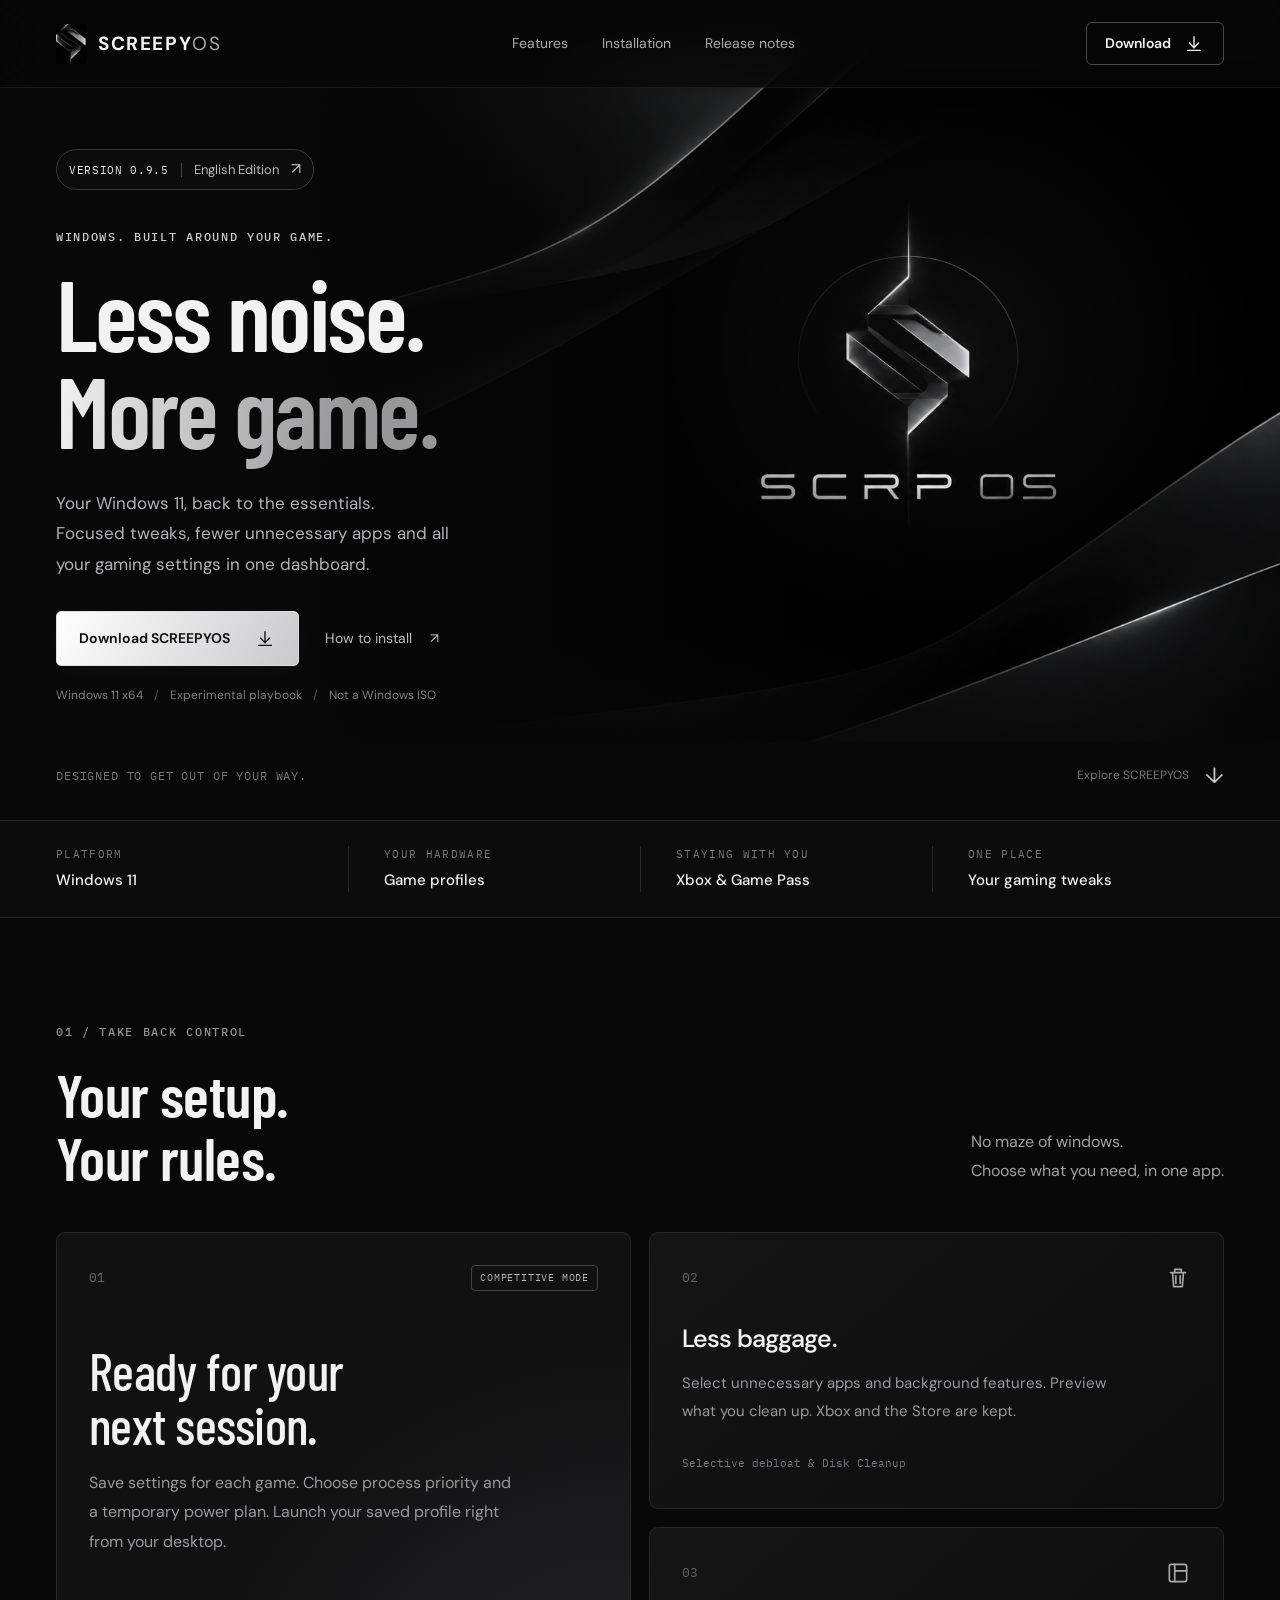
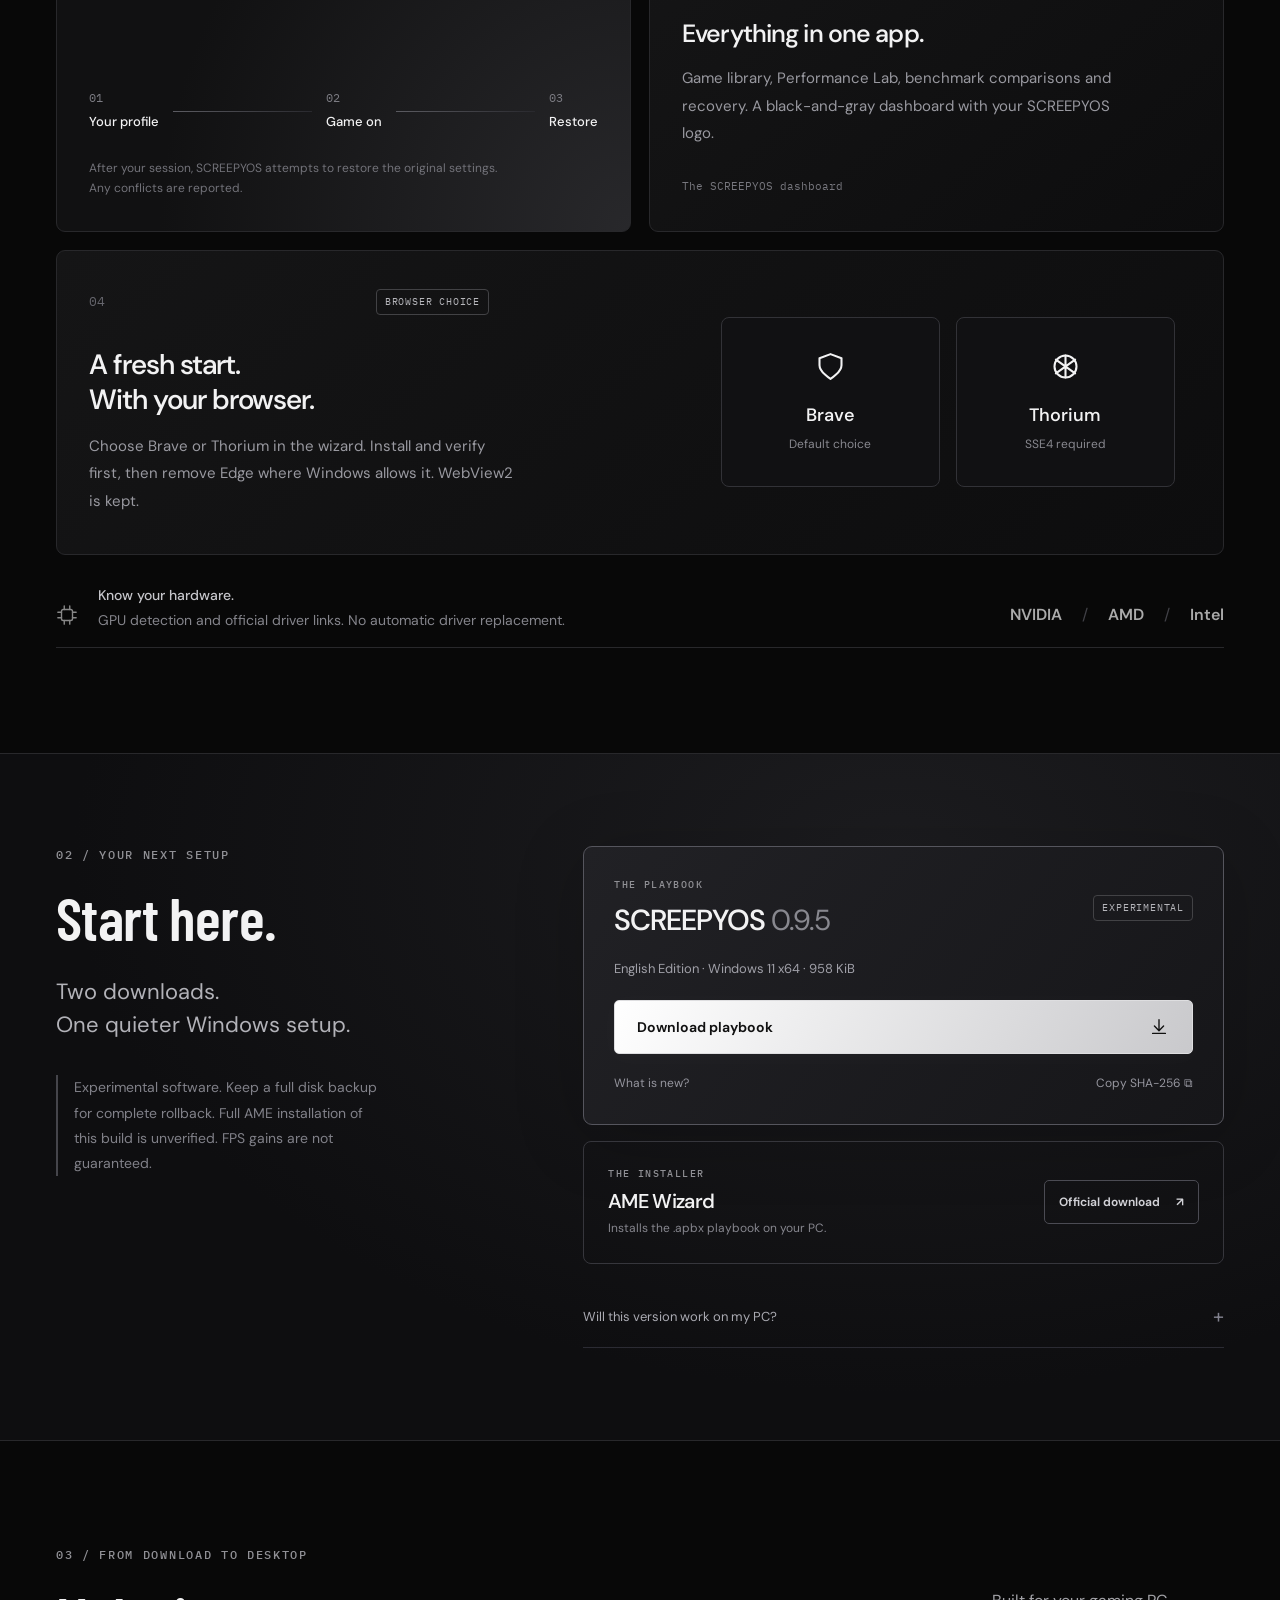
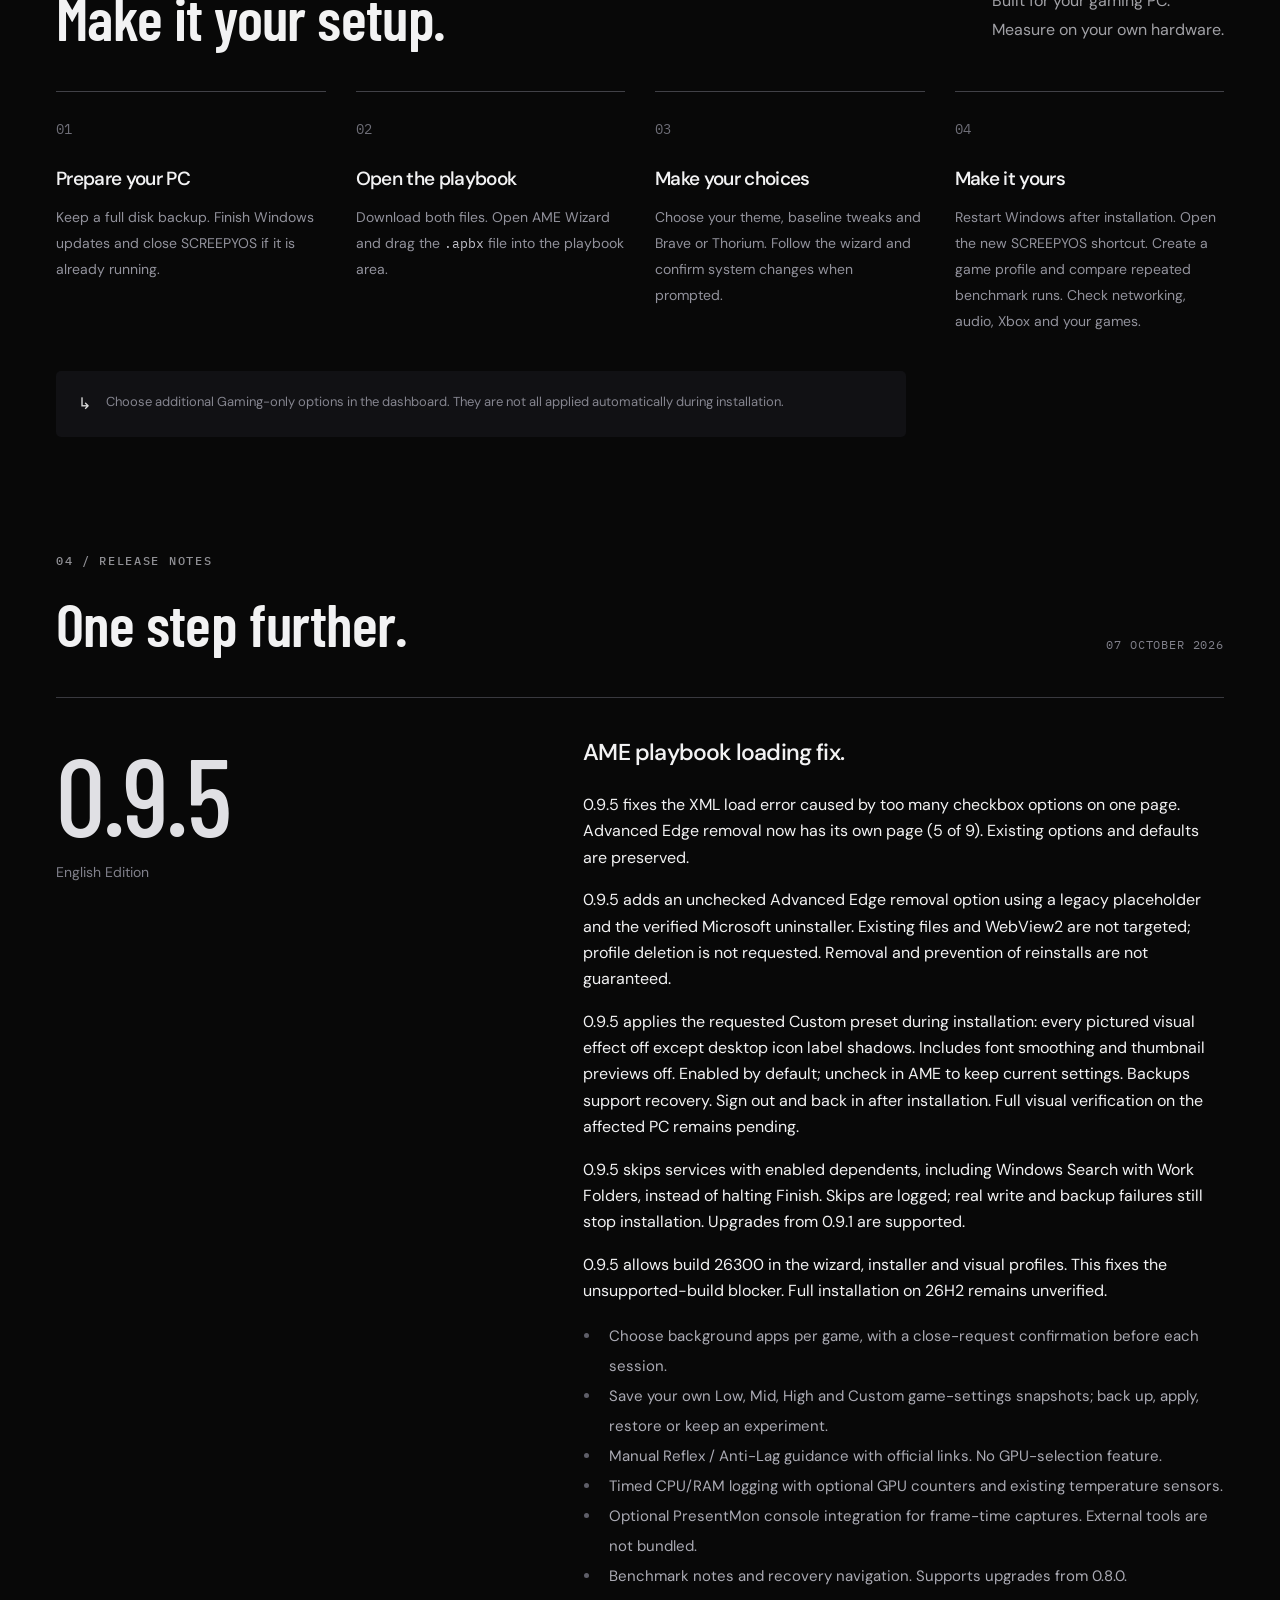
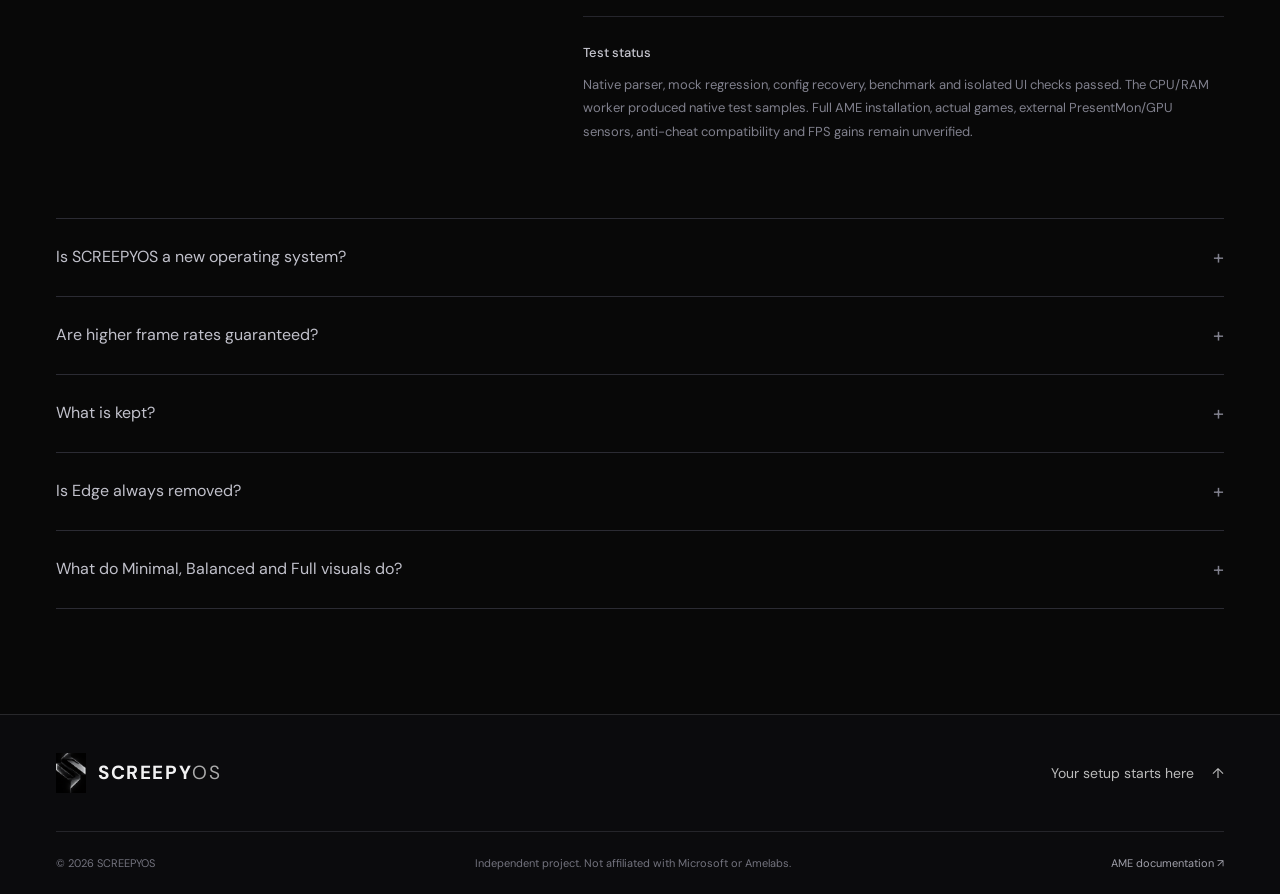
==== commit f1da1d9a: "Fix AME checkbox page XML load error in SCREEPYOS 0.9.5" ====
--- a/index.html
+++ b/index.html
@@ -4,9 +4,9 @@
 <meta charset="utf-8"><meta name="viewport" content="width=device-width,initial-scale=1">
 <meta name="theme-color" content="#080808">
 <title>SCREEPYOS — Windows. Built around your game.</title>
-<meta name="description" content="A quieter Windows 11 setup for gaming. Download SCREEPYOS 0.9.4, explore Competitive Mode and install the playbook with AME Wizard.">
+<meta name="description" content="A quieter Windows 11 setup for gaming. Download SCREEPYOS 0.9.5, explore Competitive Mode and install the playbook with AME Wizard.">
 <link rel="icon" type="image/svg+xml" href="data:image/svg+xml,%3Csvg xmlns='http://www.w3.org/2000/svg' viewBox='0 0 32 32'%3E%3Crect width='32' height='32' rx='7' fill='%23080808'/%3E%3Cpath d='M23 8H11l-4 5 14 6-3 5H7m4-16 14 6-3 5' fill='none' stroke='%23e8e8e8' stroke-width='2.5' stroke-linejoin='round'/%3E%3C/svg%3E">
-<link rel="stylesheet" href="./style.css?v=0.9.4"><script src="./app.js?v=0.9.4" defer></script>
+<link rel="stylesheet" href="./style.css?v=0.9.5"><script src="./app.js?v=0.9.5" defer></script>
 </head>
 <body>
 <a class="skip" href="#main">Skip to content</a>
@@ -20,7 +20,7 @@
 <section class="hero">
  <div class="hero-art" aria-hidden="true"><img src="./assets/scrp-os.png" alt="" width="1672" height="941"><div class="art-light"></div></div>
  <div class="hero-content wrap">
-  <a class="release-pill" href="#release"><span>VERSION 0.9.4</span> English Edition <span aria-hidden="true">↗</span></a>
+  <a class="release-pill" href="#release"><span>VERSION 0.9.5</span> English Edition <span aria-hidden="true">↗</span></a>
   <p class="eyebrow hero-eyebrow">WINDOWS. BUILT AROUND YOUR GAME.</p>
   <h1>Less noise.<br><span>More game.</span></h1>
   <p class="hero-description">Your Windows 11, back to the essentials.<br>Focused tweaks, fewer unnecessary apps and all your gaming settings in one dashboard.</p>
@@ -42,7 +42,7 @@
 </section>
 <section class="download-section" id="download"><div class="wrap download-layout">
  <div class="reveal"><p class="eyebrow">02 / YOUR NEXT SETUP</p><h2>Start here.</h2><p class="download-intro">Two downloads.<br>One quieter Windows setup.</p><p class="download-warning">Experimental software. Keep a full disk backup for complete rollback. Full AME installation of this build is unverified. FPS gains are not guaranteed.</p></div>
- <div class="download-stack reveal"><article class="download-card glow-card"><div class="download-card-title"><div><span class="eyebrow">THE PLAYBOOK</span><h3>SCREEPYOS <span>0.9.4</span></h3></div><span class="tag">EXPERIMENTAL</span></div><p>English Edition · Windows 11 x64 · 957 KiB</p><a class="button primary full" href="./downloads/SCREEPYOS-0.9.4-Gaming-PC-Experimental.apbx" download>Download playbook <svg viewBox="0 0 24 24" aria-hidden="true"><path d="M12 4v12m-5-5 5 5 5-5M5 19h14"/></svg></a><div class="download-links"><a href="#release">What is new?</a><button type="button" id="copy-hash">Copy SHA-256 <span aria-hidden="true">⧉</span></button></div><span id="copy-status" class="status" role="status"></span></article>
+ <div class="download-stack reveal"><article class="download-card glow-card"><div class="download-card-title"><div><span class="eyebrow">THE PLAYBOOK</span><h3>SCREEPYOS <span>0.9.5</span></h3></div><span class="tag">EXPERIMENTAL</span></div><p>English Edition · Windows 11 x64 · 958 KiB</p><a class="button primary full" href="./downloads/SCREEPYOS-0.9.5-Gaming-PC-Experimental.apbx" download>Download playbook <svg viewBox="0 0 24 24" aria-hidden="true"><path d="M12 4v12m-5-5 5 5 5-5M5 19h14"/></svg></a><div class="download-links"><a href="#release">What is new?</a><button type="button" id="copy-hash">Copy SHA-256 <span aria-hidden="true">⧉</span></button></div><span id="copy-status" class="status" role="status"></span></article>
  <article class="wizard-card"><div><span class="eyebrow">THE INSTALLER</span><h3>AME Wizard</h3><p>Installs the .apbx playbook on your PC.</p></div><a class="button outline" href="https://amelabs.net/" target="_blank" rel="noopener noreferrer">Official download <span aria-hidden="true">↗</span></a></article>
  <details class="requirements"><summary>Will this version work on my PC? <span aria-hidden="true">+</span></summary><div><p>For Windows 11 x64, builds <strong>22631, 26100, 26200 and 26300</strong>. Check your build with <code>winver</code>. ARM64 is not supported.</p><p>Browser installation requires internet and WinGet / App Installer. Thorium requires SSE4.1 and SSE4.2. A clean installation or upgrade from SCREEPYOS 0.4.1, 0.5.0, 0.6.0, 0.7.0, 0.7.1, 0.7.2, 0.7.3, 0.7.4, 0.7.5, 0.8.0, 0.9.0 or 0.9.1 is allowed.</p><p>Not every hardware configuration or game has been tested. A backup is needed for a full rollback; a restore point does not recover every removed app and its data.</p></div></details>
  </div>
@@ -52,7 +52,7 @@
  <div class="install-note reveal"><span aria-hidden="true">↳</span><p>Choose additional Gaming-only options in the dashboard. They are not all applied automatically during installation.</p></div>
 </section>
 <section class="wrap release-section section" id="release"><div class="section-heading reveal"><div><p class="eyebrow">04 / RELEASE NOTES</p><h2>One step further.</h2></div><span class="release-date mono">07 OCTOBER 2026</span></div>
- <div class="release-layout reveal"><div class="version-display">0.9.4<span>English Edition</span></div><div class="release-content"><h3>Optional advanced Edge removal.</h3><p>0.9.4 adds an unchecked Advanced Edge removal option using a legacy placeholder and the verified Microsoft uninstaller. Existing files and WebView2 are not targeted; profile deletion is not requested. Removal and prevention of reinstalls are not guaranteed.</p><p>0.9.4 applies the requested Custom preset during installation: every pictured visual effect off except desktop icon label shadows. Includes font smoothing and thumbnail previews off. Enabled by default; uncheck in AME to keep current settings. Backups support recovery. Sign out and back in after installation. Full visual verification on the affected PC remains pending.</p><p>0.9.4 skips services with enabled dependents, including Windows Search with Work Folders, instead of halting Finish. Skips are logged; real write and backup failures still stop installation. Upgrades from 0.9.1 are supported.</p><p>0.9.4 allows build 26300 in the wizard, installer and visual profiles. This fixes the unsupported-build blocker. Full installation on 26H2 remains unverified.</p><ul><li>Choose background apps per game, with a close-request confirmation before each session.</li><li>Save your own Low, Mid, High and Custom game-settings snapshots; back up, apply, restore or keep an experiment.</li><li>Manual Reflex / Anti-Lag guidance with official links. No GPU-selection feature.</li><li>Timed CPU/RAM logging with optional GPU counters and existing temperature sensors.</li><li>Optional PresentMon console integration for frame-time captures. External tools are not bundled.</li><li>Benchmark notes and recovery navigation. Supports upgrades from 0.8.0.</li></ul><div class="testing-note"><strong>Test status</strong><p>Native parser, mock regression, config recovery, benchmark and isolated UI checks passed. The CPU/RAM worker produced native test samples. Full AME installation, actual games, external PresentMon/GPU sensors, anti-cheat compatibility and FPS gains remain unverified.</p></div></div></div>
+ <div class="release-layout reveal"><div class="version-display">0.9.5<span>English Edition</span></div><div class="release-content"><h3>AME playbook loading fix.</h3><p>0.9.5 fixes the XML load error caused by too many checkbox options on one page. Advanced Edge removal now has its own page (5 of 9). Existing options and defaults are preserved.</p><p>0.9.5 adds an unchecked Advanced Edge removal option using a legacy placeholder and the verified Microsoft uninstaller. Existing files and WebView2 are not targeted; profile deletion is not requested. Removal and prevention of reinstalls are not guaranteed.</p><p>0.9.5 applies the requested Custom preset during installation: every pictured visual effect off except desktop icon label shadows. Includes font smoothing and thumbnail previews off. Enabled by default; uncheck in AME to keep current settings. Backups support recovery. Sign out and back in after installation. Full visual verification on the affected PC remains pending.</p><p>0.9.5 skips services with enabled dependents, including Windows Search with Work Folders, instead of halting Finish. Skips are logged; real write and backup failures still stop installation. Upgrades from 0.9.1 are supported.</p><p>0.9.5 allows build 26300 in the wizard, installer and visual profiles. This fixes the unsupported-build blocker. Full installation on 26H2 remains unverified.</p><ul><li>Choose background apps per game, with a close-request confirmation before each session.</li><li>Save your own Low, Mid, High and Custom game-settings snapshots; back up, apply, restore or keep an experiment.</li><li>Manual Reflex / Anti-Lag guidance with official links. No GPU-selection feature.</li><li>Timed CPU/RAM logging with optional GPU counters and existing temperature sensors.</li><li>Optional PresentMon console integration for frame-time captures. External tools are not bundled.</li><li>Benchmark notes and recovery navigation. Supports upgrades from 0.8.0.</li></ul><div class="testing-note"><strong>Test status</strong><p>Native parser, mock regression, config recovery, benchmark and isolated UI checks passed. The CPU/RAM worker produced native test samples. Full AME installation, actual games, external PresentMon/GPU sensors, anti-cheat compatibility and FPS gains remain unverified.</p></div></div></div>
  <div class="faq reveal"><details><summary>Is SCREEPYOS a new operating system? <span aria-hidden="true">+</span></summary><p>It is a playbook and dashboard for your existing Windows 11 installation. It is not a Windows ISO and does not include a Windows license.</p></details><details><summary>Are higher frame rates guaranteed? <span aria-hidden="true">+</span></summary><p>No. Results depend on your hardware, game and current settings. Compare the same game scene and settings before and after. A lower process count alone does not prove better gaming performance.</p></details><details><summary>What is kept? <span aria-hidden="true">+</span></summary><p>Xbox, Microsoft Store and WebView2 are kept. This version does not disable Defender, Firewall, UAC or Windows Update. The driver page shows hardware and official download links; drivers are not automatically replaced.</p></details><details><summary>Is Edge always removed? <span aria-hidden="true">+</span></summary><p>Only after confirming the selected browser is present. Windows may block removal based on region or build. If removal fails, the playbook shows a warning and continues with the selected tweaks. Export any Edge data you want to keep beforehand.</p></details><details><summary>What do Minimal, Balanced and Full visuals do? <span aria-hidden="true">+</span></summary><p>These are primarily visual profiles: minimal, reduced or full window and taskbar animations. They do not force a CPU/GPU overclock or guarantee higher FPS. Power settings are chosen separately.</p></details></div>
 </section>
 </main>
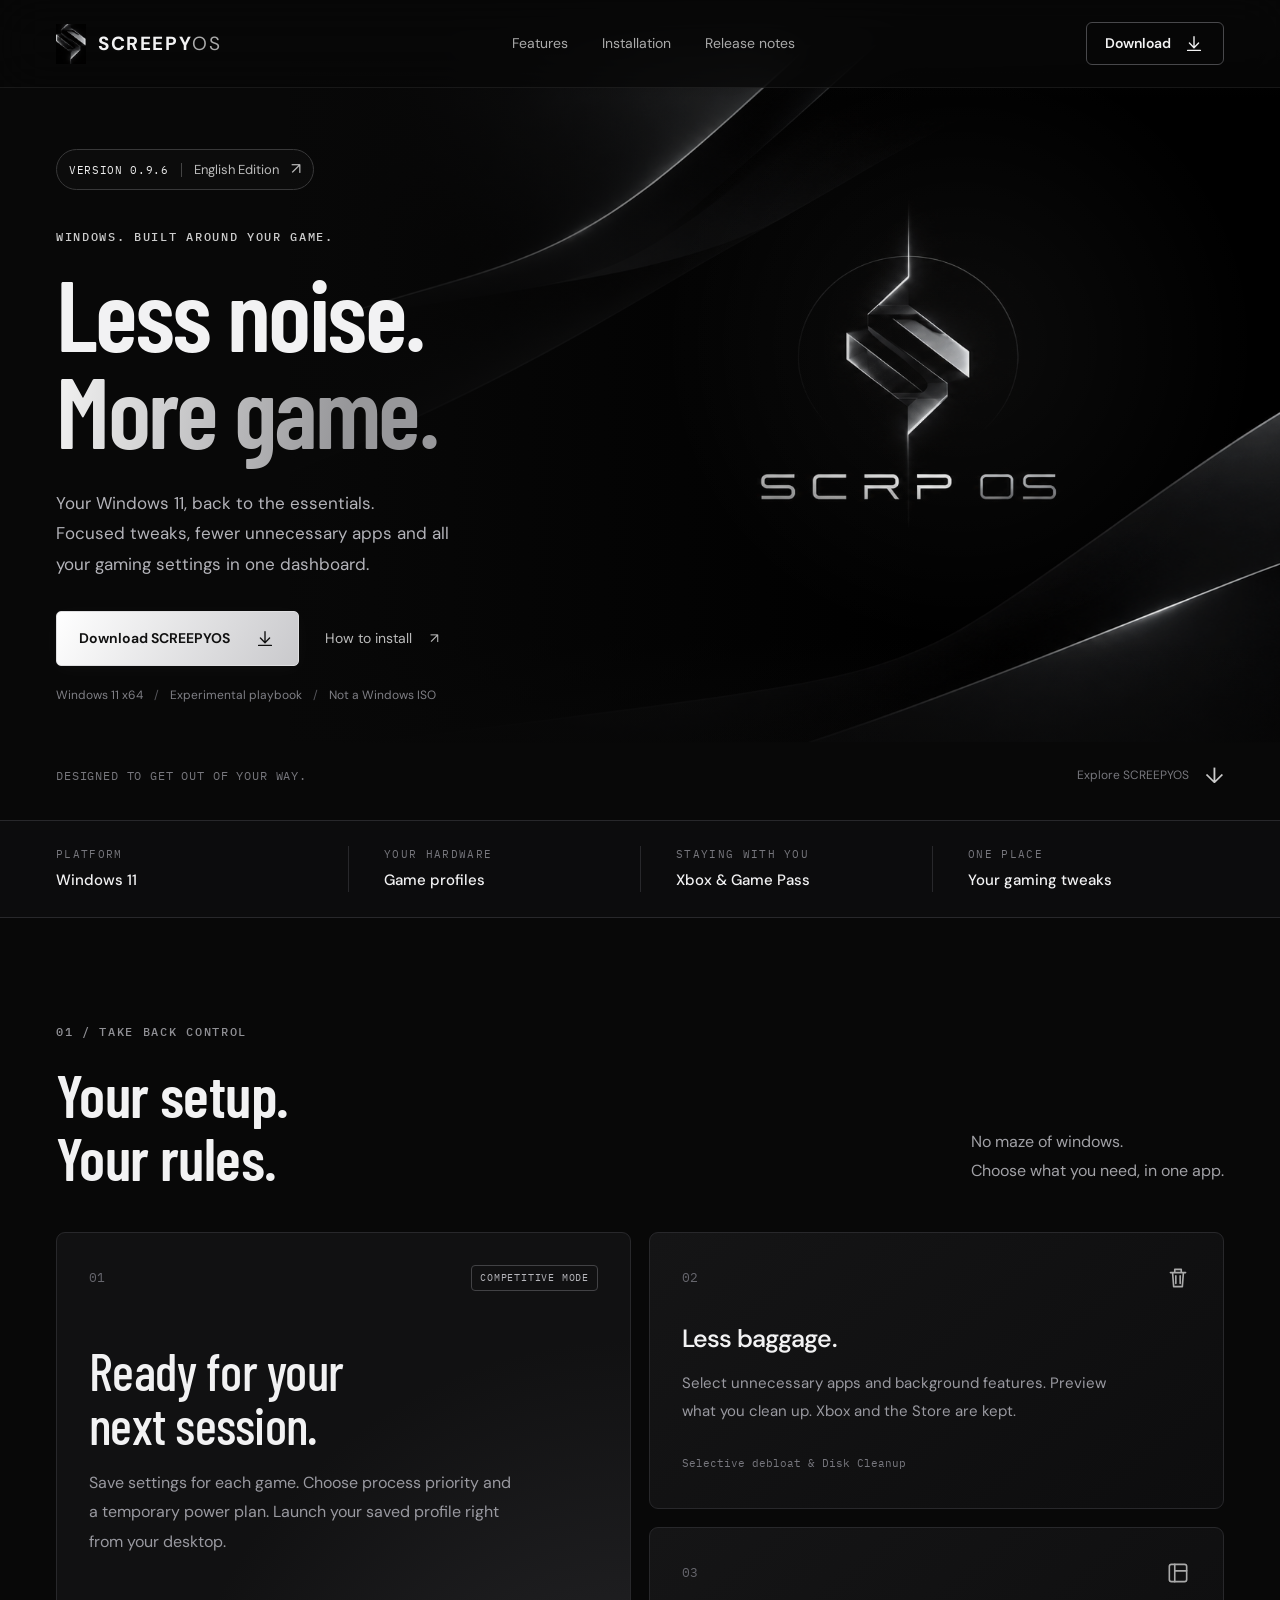
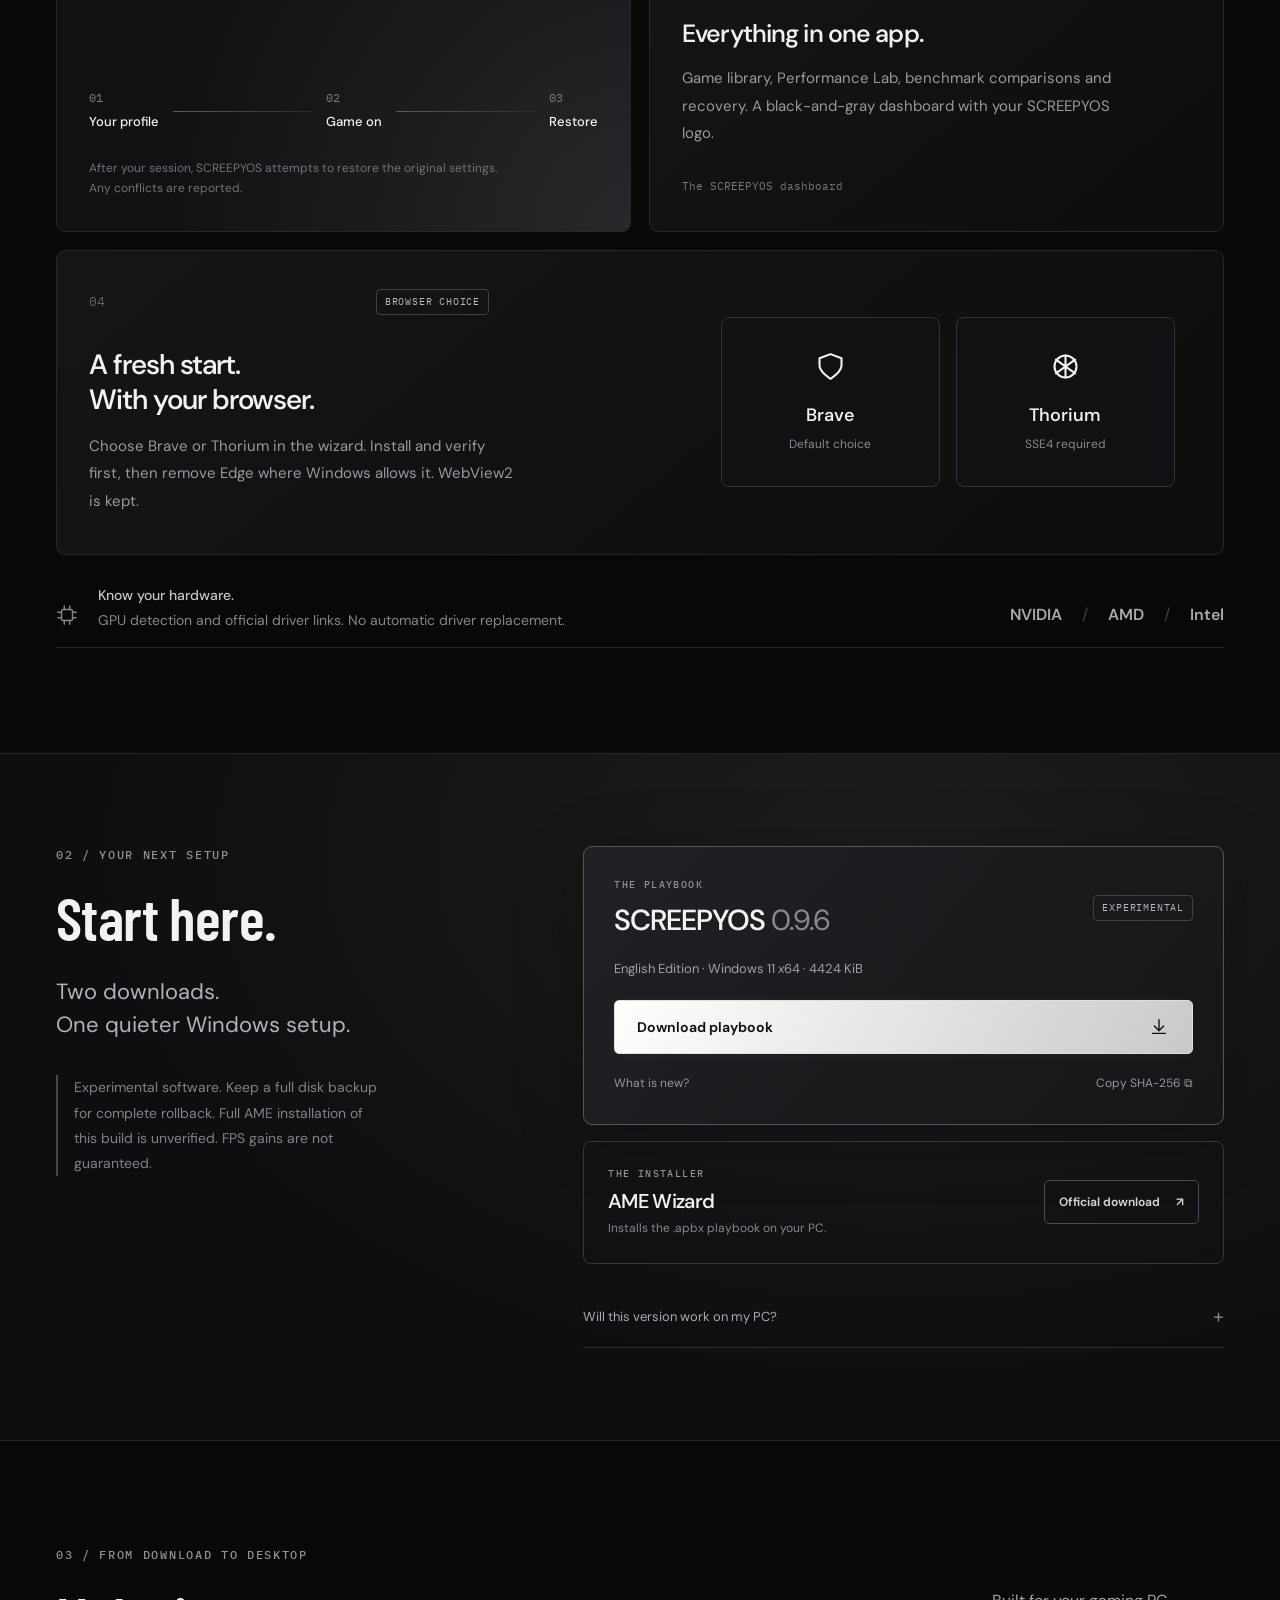
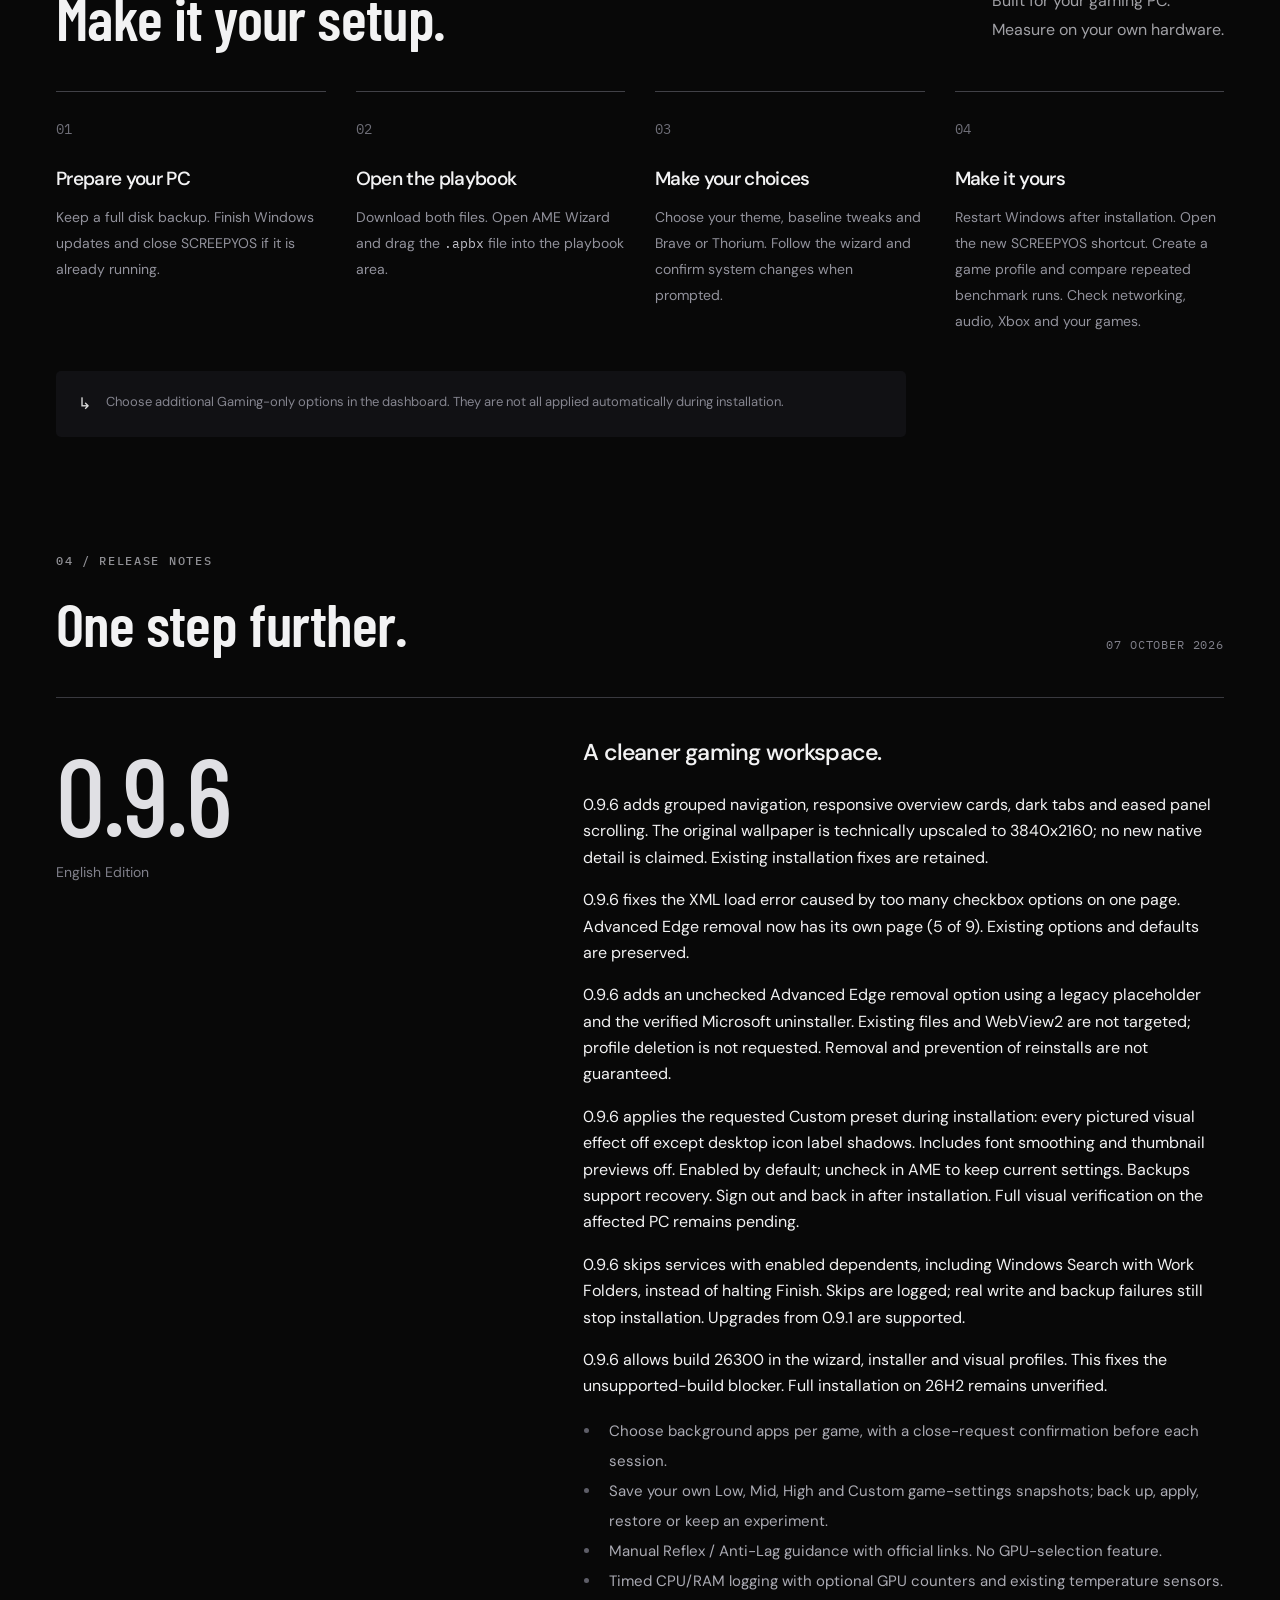
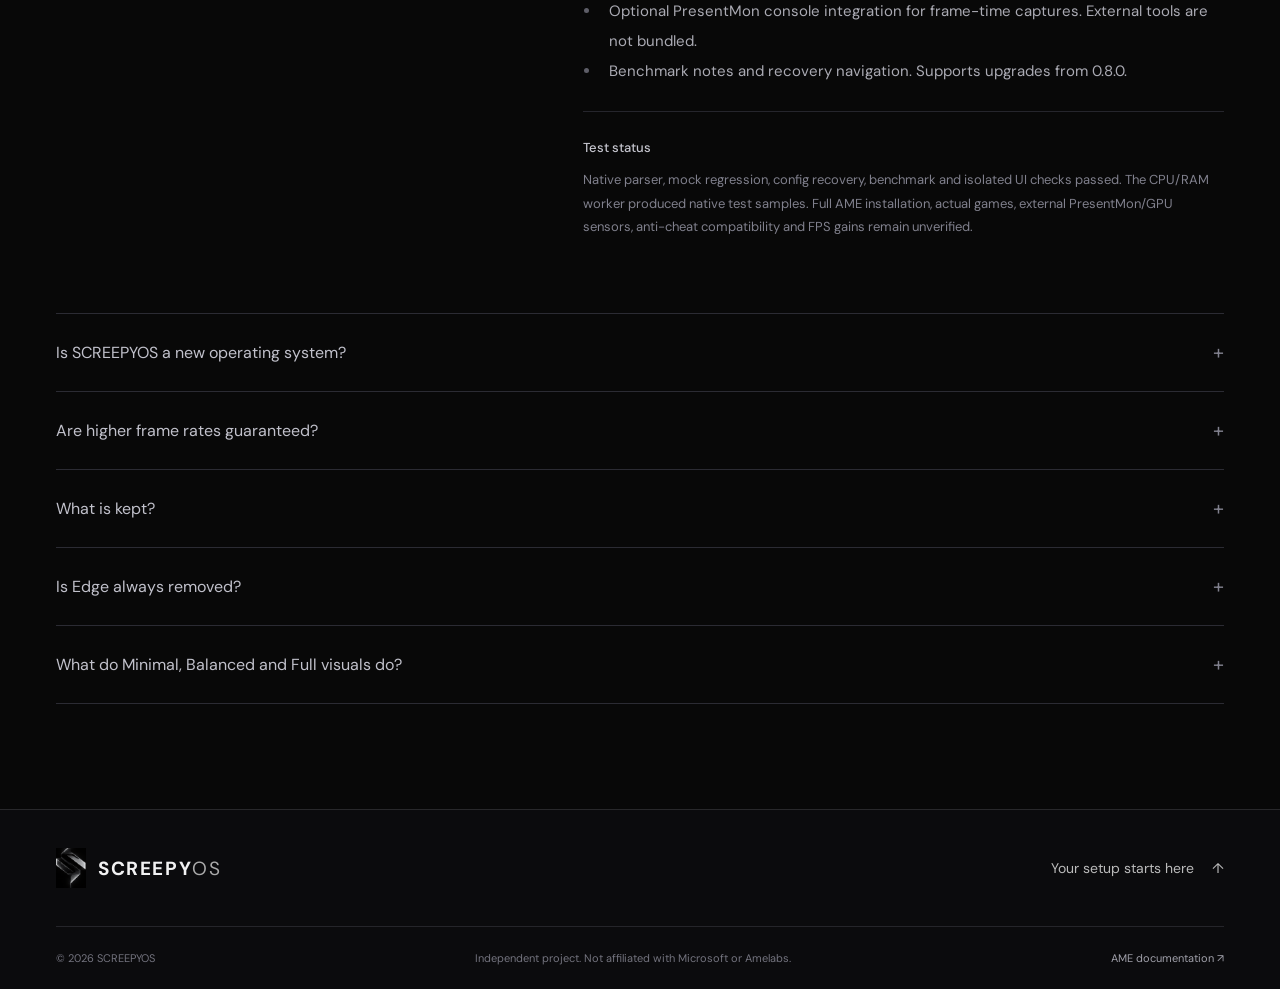
==== commit c69734b2: "Modernize SCREEPYOS dashboard, add smooth panel scrolling and 4K wallpaper in 0.9.6" ====
--- a/index.html
+++ b/index.html
@@ -4,9 +4,9 @@
 <meta charset="utf-8"><meta name="viewport" content="width=device-width,initial-scale=1">
 <meta name="theme-color" content="#080808">
 <title>SCREEPYOS — Windows. Built around your game.</title>
-<meta name="description" content="A quieter Windows 11 setup for gaming. Download SCREEPYOS 0.9.5, explore Competitive Mode and install the playbook with AME Wizard.">
+<meta name="description" content="A quieter Windows 11 setup for gaming. Download SCREEPYOS 0.9.6, explore Competitive Mode and install the playbook with AME Wizard.">
 <link rel="icon" type="image/svg+xml" href="data:image/svg+xml,%3Csvg xmlns='http://www.w3.org/2000/svg' viewBox='0 0 32 32'%3E%3Crect width='32' height='32' rx='7' fill='%23080808'/%3E%3Cpath d='M23 8H11l-4 5 14 6-3 5H7m4-16 14 6-3 5' fill='none' stroke='%23e8e8e8' stroke-width='2.5' stroke-linejoin='round'/%3E%3C/svg%3E">
-<link rel="stylesheet" href="./style.css?v=0.9.5"><script src="./app.js?v=0.9.5" defer></script>
+<link rel="stylesheet" href="./style.css?v=0.9.6"><script src="./app.js?v=0.9.6" defer></script>
 </head>
 <body>
 <a class="skip" href="#main">Skip to content</a>
@@ -20,7 +20,7 @@
 <section class="hero">
  <div class="hero-art" aria-hidden="true"><img src="./assets/scrp-os.png" alt="" width="1672" height="941"><div class="art-light"></div></div>
  <div class="hero-content wrap">
-  <a class="release-pill" href="#release"><span>VERSION 0.9.5</span> English Edition <span aria-hidden="true">↗</span></a>
+  <a class="release-pill" href="#release"><span>VERSION 0.9.6</span> English Edition <span aria-hidden="true">↗</span></a>
   <p class="eyebrow hero-eyebrow">WINDOWS. BUILT AROUND YOUR GAME.</p>
   <h1>Less noise.<br><span>More game.</span></h1>
   <p class="hero-description">Your Windows 11, back to the essentials.<br>Focused tweaks, fewer unnecessary apps and all your gaming settings in one dashboard.</p>
@@ -42,7 +42,7 @@
 </section>
 <section class="download-section" id="download"><div class="wrap download-layout">
  <div class="reveal"><p class="eyebrow">02 / YOUR NEXT SETUP</p><h2>Start here.</h2><p class="download-intro">Two downloads.<br>One quieter Windows setup.</p><p class="download-warning">Experimental software. Keep a full disk backup for complete rollback. Full AME installation of this build is unverified. FPS gains are not guaranteed.</p></div>
- <div class="download-stack reveal"><article class="download-card glow-card"><div class="download-card-title"><div><span class="eyebrow">THE PLAYBOOK</span><h3>SCREEPYOS <span>0.9.5</span></h3></div><span class="tag">EXPERIMENTAL</span></div><p>English Edition · Windows 11 x64 · 958 KiB</p><a class="button primary full" href="./downloads/SCREEPYOS-0.9.5-Gaming-PC-Experimental.apbx" download>Download playbook <svg viewBox="0 0 24 24" aria-hidden="true"><path d="M12 4v12m-5-5 5 5 5-5M5 19h14"/></svg></a><div class="download-links"><a href="#release">What is new?</a><button type="button" id="copy-hash">Copy SHA-256 <span aria-hidden="true">⧉</span></button></div><span id="copy-status" class="status" role="status"></span></article>
+ <div class="download-stack reveal"><article class="download-card glow-card"><div class="download-card-title"><div><span class="eyebrow">THE PLAYBOOK</span><h3>SCREEPYOS <span>0.9.6</span></h3></div><span class="tag">EXPERIMENTAL</span></div><p>English Edition · Windows 11 x64 · 4424 KiB</p><a class="button primary full" href="./downloads/SCREEPYOS-0.9.6-Gaming-PC-Experimental.apbx" download>Download playbook <svg viewBox="0 0 24 24" aria-hidden="true"><path d="M12 4v12m-5-5 5 5 5-5M5 19h14"/></svg></a><div class="download-links"><a href="#release">What is new?</a><button type="button" id="copy-hash">Copy SHA-256 <span aria-hidden="true">⧉</span></button></div><span id="copy-status" class="status" role="status"></span></article>
  <article class="wizard-card"><div><span class="eyebrow">THE INSTALLER</span><h3>AME Wizard</h3><p>Installs the .apbx playbook on your PC.</p></div><a class="button outline" href="https://amelabs.net/" target="_blank" rel="noopener noreferrer">Official download <span aria-hidden="true">↗</span></a></article>
  <details class="requirements"><summary>Will this version work on my PC? <span aria-hidden="true">+</span></summary><div><p>For Windows 11 x64, builds <strong>22631, 26100, 26200 and 26300</strong>. Check your build with <code>winver</code>. ARM64 is not supported.</p><p>Browser installation requires internet and WinGet / App Installer. Thorium requires SSE4.1 and SSE4.2. A clean installation or upgrade from SCREEPYOS 0.4.1, 0.5.0, 0.6.0, 0.7.0, 0.7.1, 0.7.2, 0.7.3, 0.7.4, 0.7.5, 0.8.0, 0.9.0 or 0.9.1 is allowed.</p><p>Not every hardware configuration or game has been tested. A backup is needed for a full rollback; a restore point does not recover every removed app and its data.</p></div></details>
  </div>
@@ -52,7 +52,7 @@
  <div class="install-note reveal"><span aria-hidden="true">↳</span><p>Choose additional Gaming-only options in the dashboard. They are not all applied automatically during installation.</p></div>
 </section>
 <section class="wrap release-section section" id="release"><div class="section-heading reveal"><div><p class="eyebrow">04 / RELEASE NOTES</p><h2>One step further.</h2></div><span class="release-date mono">07 OCTOBER 2026</span></div>
- <div class="release-layout reveal"><div class="version-display">0.9.5<span>English Edition</span></div><div class="release-content"><h3>AME playbook loading fix.</h3><p>0.9.5 fixes the XML load error caused by too many checkbox options on one page. Advanced Edge removal now has its own page (5 of 9). Existing options and defaults are preserved.</p><p>0.9.5 adds an unchecked Advanced Edge removal option using a legacy placeholder and the verified Microsoft uninstaller. Existing files and WebView2 are not targeted; profile deletion is not requested. Removal and prevention of reinstalls are not guaranteed.</p><p>0.9.5 applies the requested Custom preset during installation: every pictured visual effect off except desktop icon label shadows. Includes font smoothing and thumbnail previews off. Enabled by default; uncheck in AME to keep current settings. Backups support recovery. Sign out and back in after installation. Full visual verification on the affected PC remains pending.</p><p>0.9.5 skips services with enabled dependents, including Windows Search with Work Folders, instead of halting Finish. Skips are logged; real write and backup failures still stop installation. Upgrades from 0.9.1 are supported.</p><p>0.9.5 allows build 26300 in the wizard, installer and visual profiles. This fixes the unsupported-build blocker. Full installation on 26H2 remains unverified.</p><ul><li>Choose background apps per game, with a close-request confirmation before each session.</li><li>Save your own Low, Mid, High and Custom game-settings snapshots; back up, apply, restore or keep an experiment.</li><li>Manual Reflex / Anti-Lag guidance with official links. No GPU-selection feature.</li><li>Timed CPU/RAM logging with optional GPU counters and existing temperature sensors.</li><li>Optional PresentMon console integration for frame-time captures. External tools are not bundled.</li><li>Benchmark notes and recovery navigation. Supports upgrades from 0.8.0.</li></ul><div class="testing-note"><strong>Test status</strong><p>Native parser, mock regression, config recovery, benchmark and isolated UI checks passed. The CPU/RAM worker produced native test samples. Full AME installation, actual games, external PresentMon/GPU sensors, anti-cheat compatibility and FPS gains remain unverified.</p></div></div></div>
+ <div class="release-layout reveal"><div class="version-display">0.9.6<span>English Edition</span></div><div class="release-content"><h3>A cleaner gaming workspace.</h3><p>0.9.6 adds grouped navigation, responsive overview cards, dark tabs and eased panel scrolling. The original wallpaper is technically upscaled to 3840x2160; no new native detail is claimed. Existing installation fixes are retained.</p><p>0.9.6 fixes the XML load error caused by too many checkbox options on one page. Advanced Edge removal now has its own page (5 of 9). Existing options and defaults are preserved.</p><p>0.9.6 adds an unchecked Advanced Edge removal option using a legacy placeholder and the verified Microsoft uninstaller. Existing files and WebView2 are not targeted; profile deletion is not requested. Removal and prevention of reinstalls are not guaranteed.</p><p>0.9.6 applies the requested Custom preset during installation: every pictured visual effect off except desktop icon label shadows. Includes font smoothing and thumbnail previews off. Enabled by default; uncheck in AME to keep current settings. Backups support recovery. Sign out and back in after installation. Full visual verification on the affected PC remains pending.</p><p>0.9.6 skips services with enabled dependents, including Windows Search with Work Folders, instead of halting Finish. Skips are logged; real write and backup failures still stop installation. Upgrades from 0.9.1 are supported.</p><p>0.9.6 allows build 26300 in the wizard, installer and visual profiles. This fixes the unsupported-build blocker. Full installation on 26H2 remains unverified.</p><ul><li>Choose background apps per game, with a close-request confirmation before each session.</li><li>Save your own Low, Mid, High and Custom game-settings snapshots; back up, apply, restore or keep an experiment.</li><li>Manual Reflex / Anti-Lag guidance with official links. No GPU-selection feature.</li><li>Timed CPU/RAM logging with optional GPU counters and existing temperature sensors.</li><li>Optional PresentMon console integration for frame-time captures. External tools are not bundled.</li><li>Benchmark notes and recovery navigation. Supports upgrades from 0.8.0.</li></ul><div class="testing-note"><strong>Test status</strong><p>Native parser, mock regression, config recovery, benchmark and isolated UI checks passed. The CPU/RAM worker produced native test samples. Full AME installation, actual games, external PresentMon/GPU sensors, anti-cheat compatibility and FPS gains remain unverified.</p></div></div></div>
  <div class="faq reveal"><details><summary>Is SCREEPYOS a new operating system? <span aria-hidden="true">+</span></summary><p>It is a playbook and dashboard for your existing Windows 11 installation. It is not a Windows ISO and does not include a Windows license.</p></details><details><summary>Are higher frame rates guaranteed? <span aria-hidden="true">+</span></summary><p>No. Results depend on your hardware, game and current settings. Compare the same game scene and settings before and after. A lower process count alone does not prove better gaming performance.</p></details><details><summary>What is kept? <span aria-hidden="true">+</span></summary><p>Xbox, Microsoft Store and WebView2 are kept. This version does not disable Defender, Firewall, UAC or Windows Update. The driver page shows hardware and official download links; drivers are not automatically replaced.</p></details><details><summary>Is Edge always removed? <span aria-hidden="true">+</span></summary><p>Only after confirming the selected browser is present. Windows may block removal based on region or build. If removal fails, the playbook shows a warning and continues with the selected tweaks. Export any Edge data you want to keep beforehand.</p></details><details><summary>What do Minimal, Balanced and Full visuals do? <span aria-hidden="true">+</span></summary><p>These are primarily visual profiles: minimal, reduced or full window and taskbar animations. They do not force a CPU/GPU overclock or guarantee higher FPS. Power settings are chosen separately.</p></details></div>
 </section>
 </main>
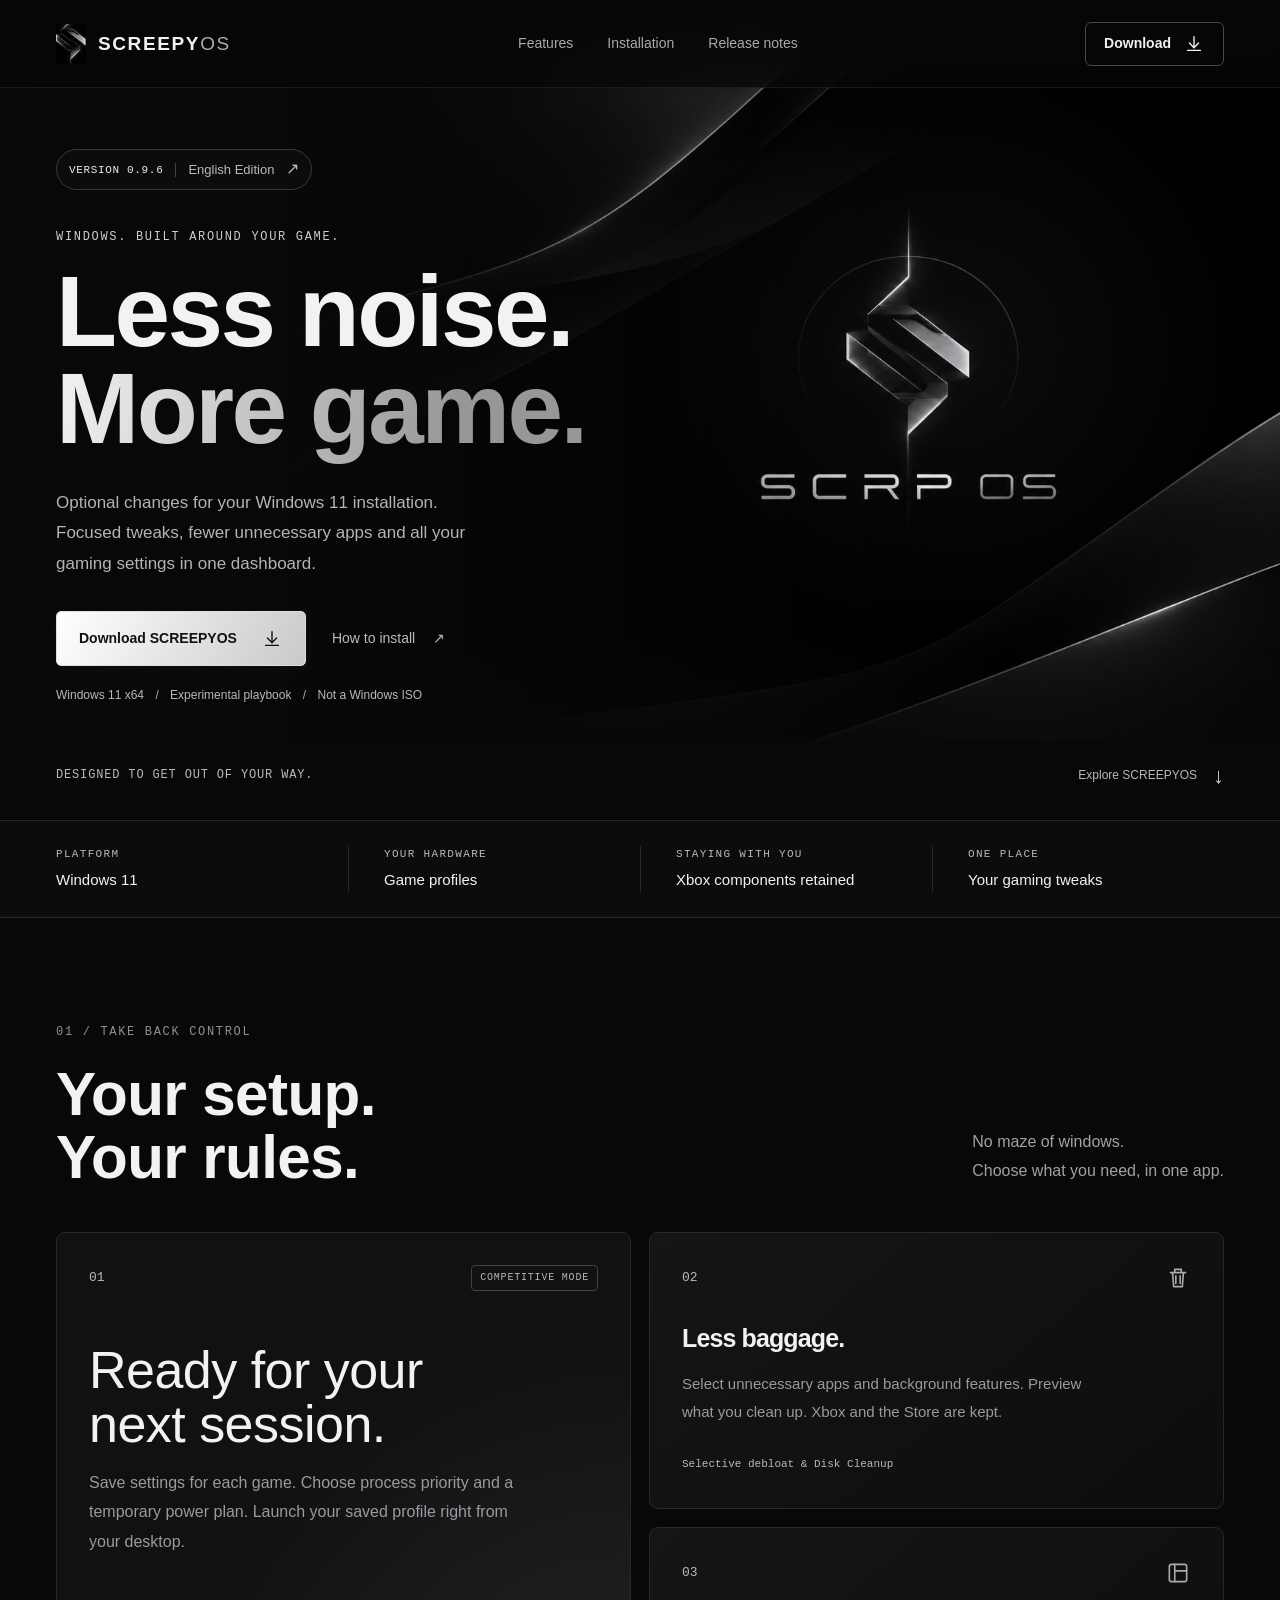
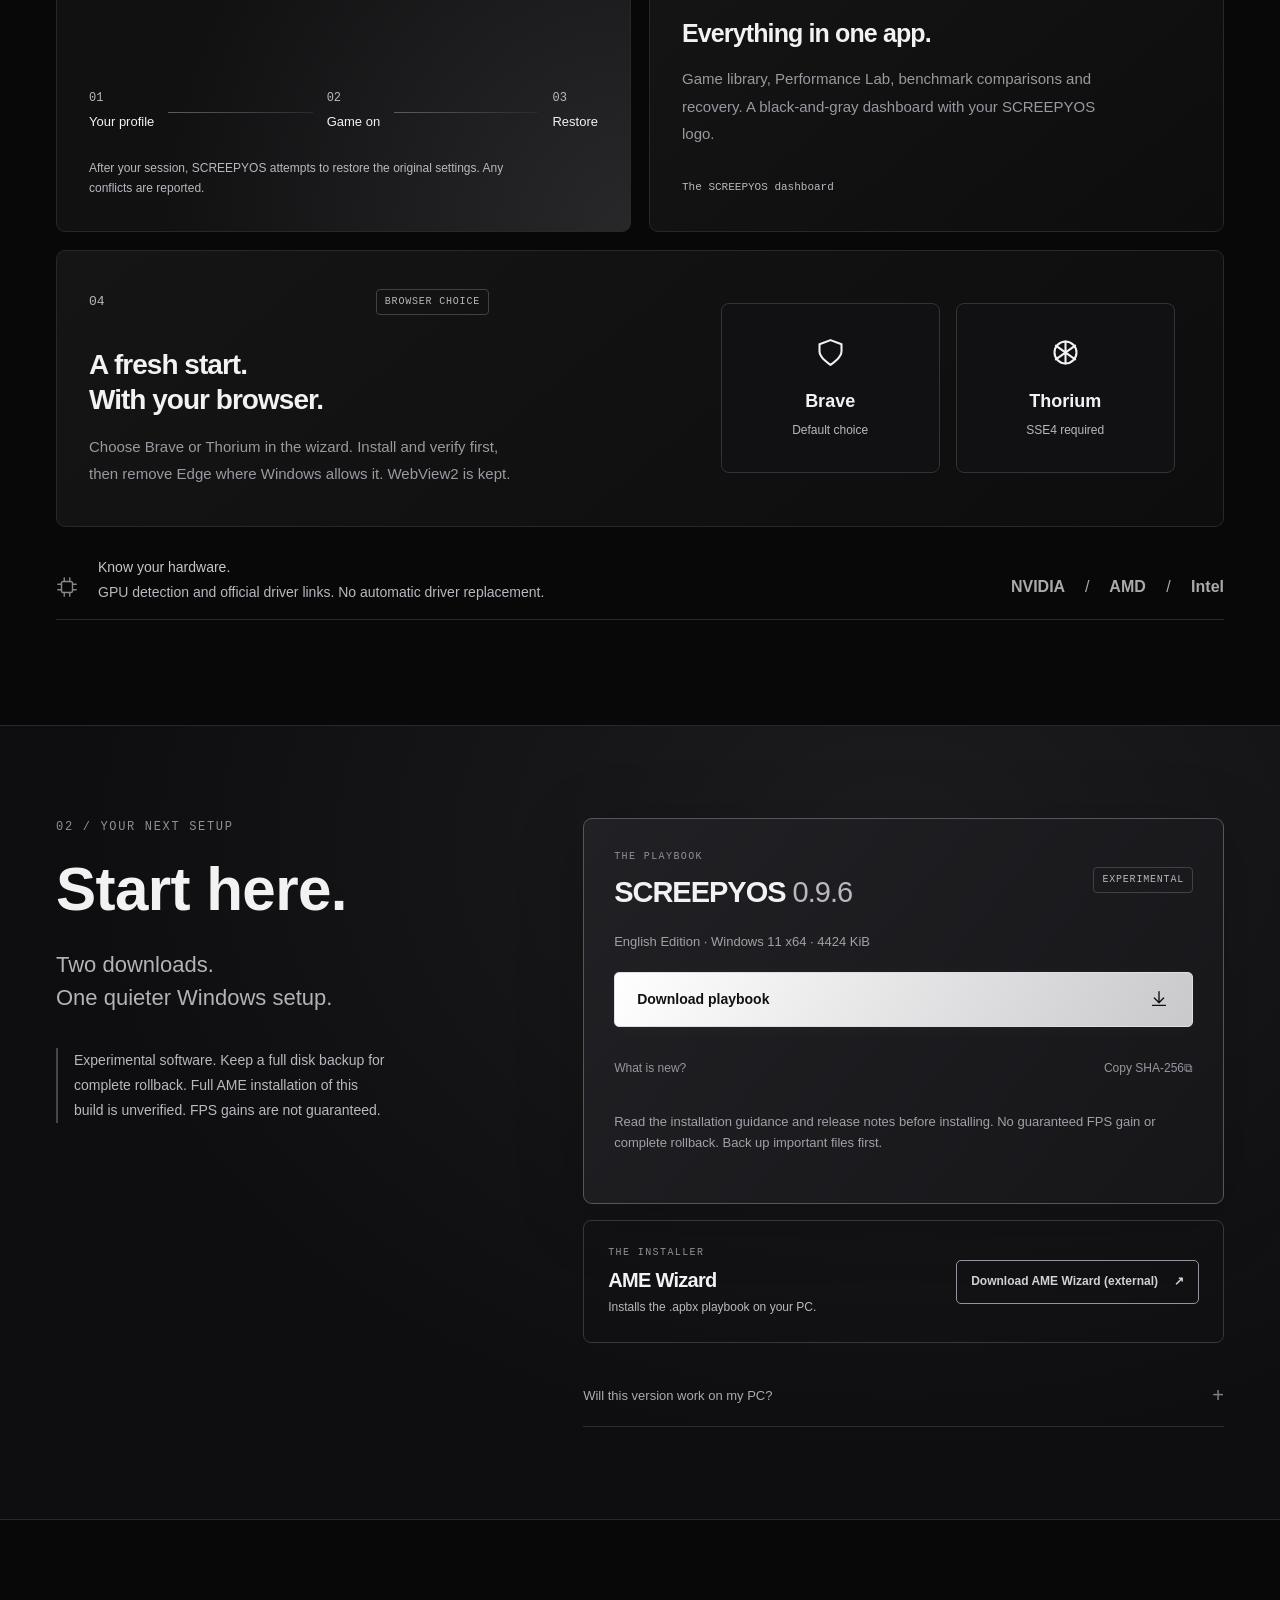
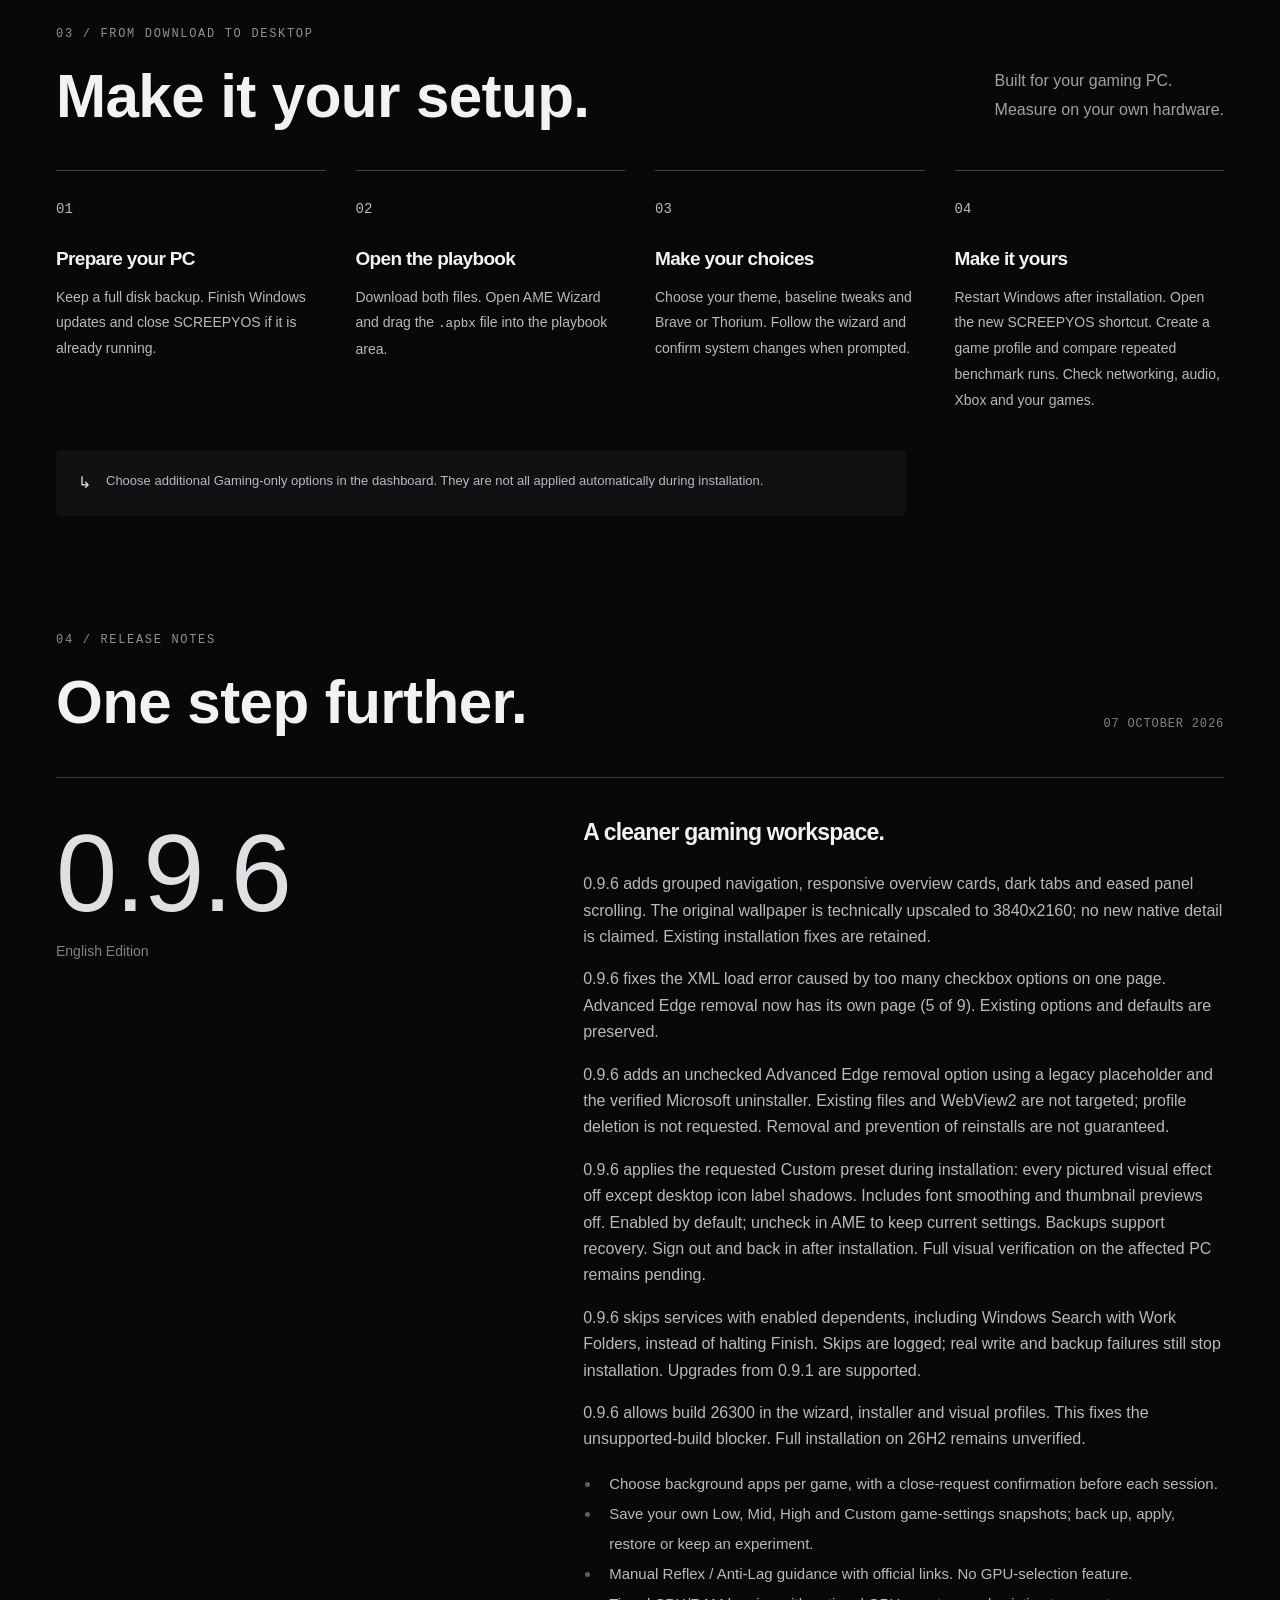
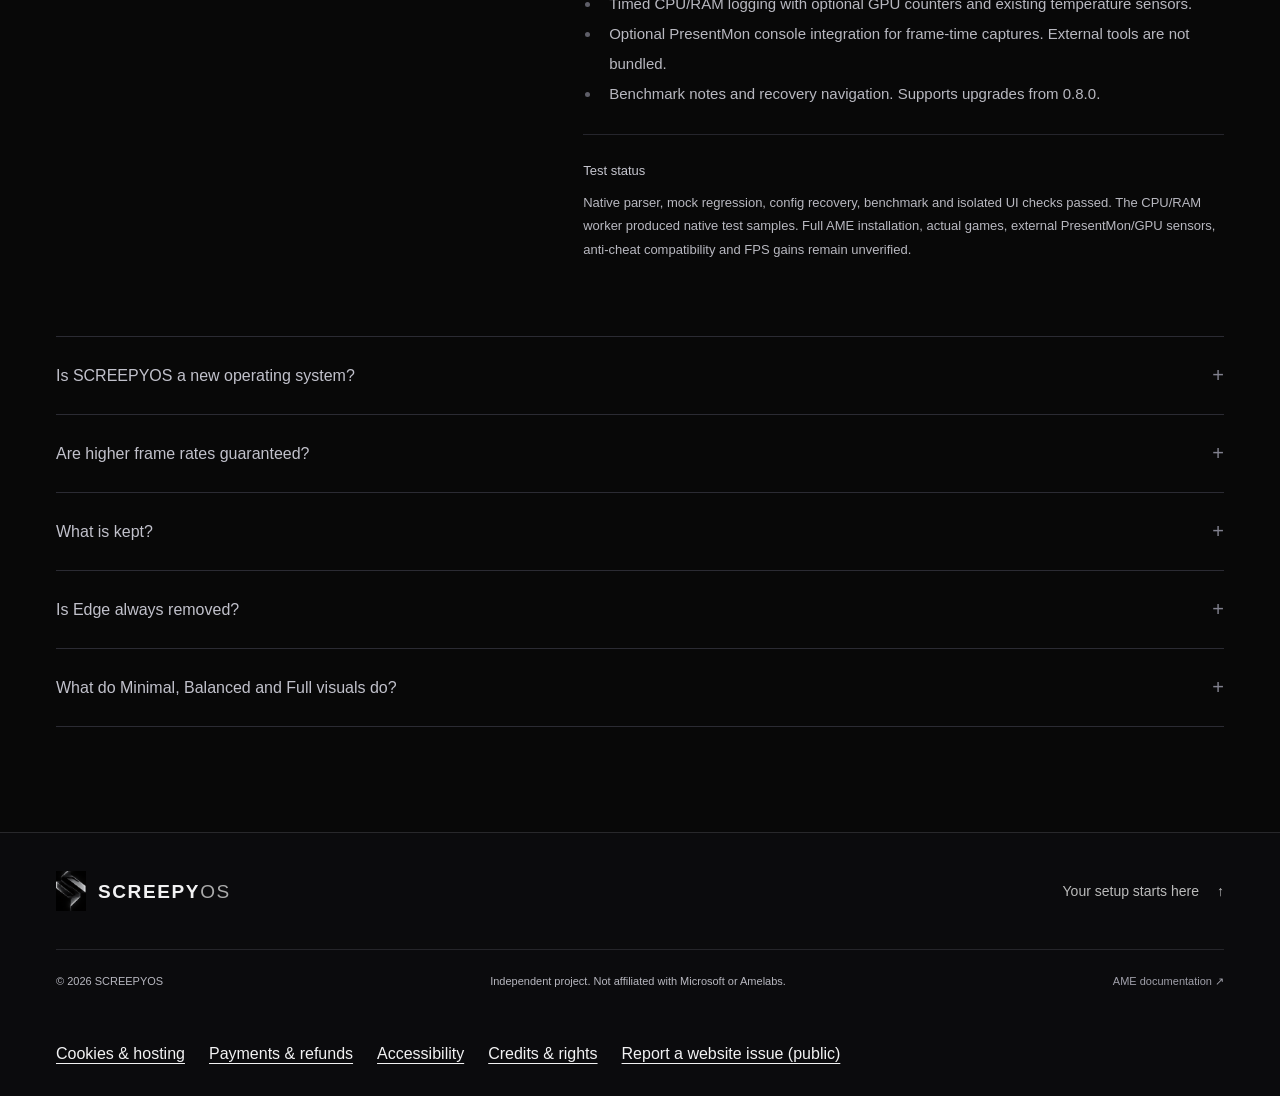
==== commit 09f8fce9: "Improve website accessibility and add factual cookie, free-download and artwork notices" ====
--- a/index.html
+++ b/index.html
@@ -6,7 +6,7 @@
 <title>SCREEPYOS — Windows. Built around your game.</title>
 <meta name="description" content="A quieter Windows 11 setup for gaming. Download SCREEPYOS 0.9.6, explore Competitive Mode and install the playbook with AME Wizard.">
 <link rel="icon" type="image/svg+xml" href="data:image/svg+xml,%3Csvg xmlns='http://www.w3.org/2000/svg' viewBox='0 0 32 32'%3E%3Crect width='32' height='32' rx='7' fill='%23080808'/%3E%3Cpath d='M23 8H11l-4 5 14 6-3 5H7m4-16 14 6-3 5' fill='none' stroke='%23e8e8e8' stroke-width='2.5' stroke-linejoin='round'/%3E%3C/svg%3E">
-<link rel="stylesheet" href="./style.css?v=0.9.6"><script src="./app.js?v=0.9.6" defer></script>
+<link rel="stylesheet" href="./style.css?v=2026-10-11"><script src="./app.js?v=2026-10-11" defer></script>
 </head>
 <body>
 <a class="skip" href="#main">Skip to content</a>
@@ -16,20 +16,20 @@
  <nav aria-label="Main navigation"><a href="#features">Features</a><a href="#installation">Installation</a><a href="#release">Release notes</a></nav>
  <a class="nav-download" href="#download">Download <svg viewBox="0 0 24 24" aria-hidden="true"><path d="M12 4v12m-5-5 5 5 5-5M5 19h14"/></svg></a>
 </header>
-<main id="main">
+<main id="main" tabindex="-1">
 <section class="hero">
  <div class="hero-art" aria-hidden="true"><img src="./assets/scrp-os.png" alt="" width="1672" height="941"><div class="art-light"></div></div>
  <div class="hero-content wrap">
   <a class="release-pill" href="#release"><span>VERSION 0.9.6</span> English Edition <span aria-hidden="true">↗</span></a>
   <p class="eyebrow hero-eyebrow">WINDOWS. BUILT AROUND YOUR GAME.</p>
   <h1>Less noise.<br><span>More game.</span></h1>
-  <p class="hero-description">Your Windows 11, back to the essentials.<br>Focused tweaks, fewer unnecessary apps and all your gaming settings in one dashboard.</p>
+  <p class="hero-description">Optional changes for your Windows 11 installation.<br>Focused tweaks, fewer unnecessary apps and all your gaming settings in one dashboard.</p>
   <div class="hero-actions"><a class="button primary" href="#download">Download SCREEPYOS <svg viewBox="0 0 24 24" aria-hidden="true"><path d="M12 4v12m-5-5 5 5 5-5M5 19h14"/></svg></a><a class="text-link" href="#installation">How to install <span aria-hidden="true">↗</span></a></div>
   <p class="hero-meta">Windows 11 x64 <span> / </span> Experimental playbook <span> / </span> Not a Windows ISO</p>
  </div>
  <div class="hero-bottom wrap"><span class="mono">DESIGNED TO GET OUT OF YOUR WAY.</span><a href="#features" aria-label="Explore features"><span>Explore SCREEPYOS</span><span aria-hidden="true">↓</span></a></div>
 </section>
-<div class="spec-strip"><div class="wrap spec-inner"><div><span class="spec-label">PLATFORM</span><strong>Windows 11</strong></div><div><span class="spec-label">YOUR HARDWARE</span><strong>Game profiles</strong></div><div><span class="spec-label">STAYING WITH YOU</span><strong>Xbox & Game Pass</strong></div><div><span class="spec-label">ONE PLACE</span><strong>Your gaming tweaks</strong></div></div></div>
+<div class="spec-strip"><div class="wrap spec-inner"><div><span class="spec-label">PLATFORM</span><strong>Windows 11</strong></div><div><span class="spec-label">YOUR HARDWARE</span><strong>Game profiles</strong></div><div><span class="spec-label">STAYING WITH YOU</span><strong>Xbox components retained</strong></div><div><span class="spec-label">ONE PLACE</span><strong>Your gaming tweaks</strong></div></div></div>
 <section class="wrap section" id="features">
  <div class="section-heading reveal"><div><p class="eyebrow">01 / TAKE BACK CONTROL</p><h2>Your setup.<br>Your rules.</h2></div><p>No maze of windows.<br>Choose what you need, in one app.</p></div>
  <div class="feature-grid">
@@ -42,9 +42,9 @@
 </section>
 <section class="download-section" id="download"><div class="wrap download-layout">
  <div class="reveal"><p class="eyebrow">02 / YOUR NEXT SETUP</p><h2>Start here.</h2><p class="download-intro">Two downloads.<br>One quieter Windows setup.</p><p class="download-warning">Experimental software. Keep a full disk backup for complete rollback. Full AME installation of this build is unverified. FPS gains are not guaranteed.</p></div>
- <div class="download-stack reveal"><article class="download-card glow-card"><div class="download-card-title"><div><span class="eyebrow">THE PLAYBOOK</span><h3>SCREEPYOS <span>0.9.6</span></h3></div><span class="tag">EXPERIMENTAL</span></div><p>English Edition · Windows 11 x64 · 4424 KiB</p><a class="button primary full" href="./downloads/SCREEPYOS-0.9.6-Gaming-PC-Experimental.apbx" download>Download playbook <svg viewBox="0 0 24 24" aria-hidden="true"><path d="M12 4v12m-5-5 5 5 5-5M5 19h14"/></svg></a><div class="download-links"><a href="#release">What is new?</a><button type="button" id="copy-hash">Copy SHA-256 <span aria-hidden="true">⧉</span></button></div><span id="copy-status" class="status" role="status"></span></article>
- <article class="wizard-card"><div><span class="eyebrow">THE INSTALLER</span><h3>AME Wizard</h3><p>Installs the .apbx playbook on your PC.</p></div><a class="button outline" href="https://amelabs.net/" target="_blank" rel="noopener noreferrer">Official download <span aria-hidden="true">↗</span></a></article>
- <details class="requirements"><summary>Will this version work on my PC? <span aria-hidden="true">+</span></summary><div><p>For Windows 11 x64, builds <strong>22631, 26100, 26200 and 26300</strong>. Check your build with <code>winver</code>. ARM64 is not supported.</p><p>Browser installation requires internet and WinGet / App Installer. Thorium requires SSE4.1 and SSE4.2. A clean installation or upgrade from SCREEPYOS 0.4.1, 0.5.0, 0.6.0, 0.7.0, 0.7.1, 0.7.2, 0.7.3, 0.7.4, 0.7.5, 0.8.0, 0.9.0 or 0.9.1 is allowed.</p><p>Not every hardware configuration or game has been tested. A backup is needed for a full rollback; a restore point does not recover every removed app and its data.</p></div></details>
+ <div class="download-stack reveal"><article class="download-card glow-card"><div class="download-card-title"><div><span class="eyebrow">THE PLAYBOOK</span><h3>SCREEPYOS <span>0.9.6</span></h3></div><span class="tag">EXPERIMENTAL</span></div><p>English Edition · Windows 11 x64 · 4424 KiB</p><a class="button primary full" href="./downloads/SCREEPYOS-0.9.6-Gaming-PC-Experimental.apbx" download>Download playbook <svg viewBox="0 0 24 24" aria-hidden="true"><path d="M12 4v12m-5-5 5 5 5-5M5 19h14"/></svg></a><div class="download-links"><a href="#release">What is new?</a><button type="button" id="copy-hash">Copy SHA-256 <span aria-hidden="true">⧉</span></button></div><p class="download-notice">Read the installation guidance and release notes before installing. No guaranteed FPS gain or complete rollback. Back up important files first.</p><span id="copy-status" class="status" role="status"></span></article>
+ <article class="wizard-card"><div><span class="eyebrow">THE INSTALLER</span><h3>AME Wizard</h3><p>Installs the .apbx playbook on your PC.</p></div><a class="button outline" href="https://amelabs.net/" target="_blank" rel="noopener noreferrer">Download AME Wizard (external) <span aria-hidden="true">↗</span></a></article>
+ <details class="requirements"><summary>Will this version work on my PC? <span aria-hidden="true">+</span></summary><div><p>For Windows 11 x64, builds <strong>22631, 26100, 26200 and 26300</strong>. Check your build with <code>winver</code>. ARM64 is not supported.</p><p>Browser installation requires internet and WinGet / App Installer. Thorium requires SSE4.1 and SSE4.2. A clean installation or upgrade from SCREEPYOS 0.4.1, 0.5.0, 0.6.0, 0.7.0, 0.7.1, 0.7.2, 0.7.3, 0.7.4, 0.7.5, 0.8.0, 0.9.0, 0.9.1, 0.9.2, 0.9.3, 0.9.4 or 0.9.5 is allowed.</p><p>Not every hardware configuration or game has been tested. A backup is needed for a full rollback; a restore point does not recover every removed app and its data.</p></div></details>
  </div>
 </div></section>
 <section class="wrap section" id="installation"><div class="section-heading reveal"><div><p class="eyebrow">03 / FROM DOWNLOAD TO DESKTOP</p><h2>Make it your setup.</h2></div><p>Built for your gaming PC.<br>Measure on your own hardware.</p></div>
@@ -53,8 +53,8 @@
 </section>
 <section class="wrap release-section section" id="release"><div class="section-heading reveal"><div><p class="eyebrow">04 / RELEASE NOTES</p><h2>One step further.</h2></div><span class="release-date mono">07 OCTOBER 2026</span></div>
  <div class="release-layout reveal"><div class="version-display">0.9.6<span>English Edition</span></div><div class="release-content"><h3>A cleaner gaming workspace.</h3><p>0.9.6 adds grouped navigation, responsive overview cards, dark tabs and eased panel scrolling. The original wallpaper is technically upscaled to 3840x2160; no new native detail is claimed. Existing installation fixes are retained.</p><p>0.9.6 fixes the XML load error caused by too many checkbox options on one page. Advanced Edge removal now has its own page (5 of 9). Existing options and defaults are preserved.</p><p>0.9.6 adds an unchecked Advanced Edge removal option using a legacy placeholder and the verified Microsoft uninstaller. Existing files and WebView2 are not targeted; profile deletion is not requested. Removal and prevention of reinstalls are not guaranteed.</p><p>0.9.6 applies the requested Custom preset during installation: every pictured visual effect off except desktop icon label shadows. Includes font smoothing and thumbnail previews off. Enabled by default; uncheck in AME to keep current settings. Backups support recovery. Sign out and back in after installation. Full visual verification on the affected PC remains pending.</p><p>0.9.6 skips services with enabled dependents, including Windows Search with Work Folders, instead of halting Finish. Skips are logged; real write and backup failures still stop installation. Upgrades from 0.9.1 are supported.</p><p>0.9.6 allows build 26300 in the wizard, installer and visual profiles. This fixes the unsupported-build blocker. Full installation on 26H2 remains unverified.</p><ul><li>Choose background apps per game, with a close-request confirmation before each session.</li><li>Save your own Low, Mid, High and Custom game-settings snapshots; back up, apply, restore or keep an experiment.</li><li>Manual Reflex / Anti-Lag guidance with official links. No GPU-selection feature.</li><li>Timed CPU/RAM logging with optional GPU counters and existing temperature sensors.</li><li>Optional PresentMon console integration for frame-time captures. External tools are not bundled.</li><li>Benchmark notes and recovery navigation. Supports upgrades from 0.8.0.</li></ul><div class="testing-note"><strong>Test status</strong><p>Native parser, mock regression, config recovery, benchmark and isolated UI checks passed. The CPU/RAM worker produced native test samples. Full AME installation, actual games, external PresentMon/GPU sensors, anti-cheat compatibility and FPS gains remain unverified.</p></div></div></div>
- <div class="faq reveal"><details><summary>Is SCREEPYOS a new operating system? <span aria-hidden="true">+</span></summary><p>It is a playbook and dashboard for your existing Windows 11 installation. It is not a Windows ISO and does not include a Windows license.</p></details><details><summary>Are higher frame rates guaranteed? <span aria-hidden="true">+</span></summary><p>No. Results depend on your hardware, game and current settings. Compare the same game scene and settings before and after. A lower process count alone does not prove better gaming performance.</p></details><details><summary>What is kept? <span aria-hidden="true">+</span></summary><p>Xbox, Microsoft Store and WebView2 are kept. This version does not disable Defender, Firewall, UAC or Windows Update. The driver page shows hardware and official download links; drivers are not automatically replaced.</p></details><details><summary>Is Edge always removed? <span aria-hidden="true">+</span></summary><p>Only after confirming the selected browser is present. Windows may block removal based on region or build. If removal fails, the playbook shows a warning and continues with the selected tweaks. Export any Edge data you want to keep beforehand.</p></details><details><summary>What do Minimal, Balanced and Full visuals do? <span aria-hidden="true">+</span></summary><p>These are primarily visual profiles: minimal, reduced or full window and taskbar animations. They do not force a CPU/GPU overclock or guarantee higher FPS. Power settings are chosen separately.</p></details></div>
+ <div class="faq reveal"><details><summary>Is SCREEPYOS a new operating system? <span aria-hidden="true">+</span></summary><p>It is a playbook and dashboard for your existing Windows 11 installation. It is not a Windows ISO and does not include a Windows license.</p></details><details><summary>Are higher frame rates guaranteed? <span aria-hidden="true">+</span></summary><p>No. Results depend on your hardware, game and current settings. Compare the same game scene and settings before and after. A lower process count alone does not prove better gaming performance.</p></details><details><summary>What is kept? <span aria-hidden="true">+</span></summary><p>The playbook is designed to preserve Xbox components, Microsoft Store and WebView2. Compatibility is not guaranteed. This version does not disable Defender, Firewall, UAC or Windows Update. The driver page shows hardware and official download links; drivers are not automatically replaced.</p></details><details><summary>Is Edge always removed? <span aria-hidden="true">+</span></summary><p>Only after confirming the selected browser is present. Windows may block removal based on region or build. If removal fails, the playbook shows a warning and continues with the selected tweaks. Export any Edge data you want to keep beforehand.</p></details><details><summary>What do Minimal, Balanced and Full visuals do? <span aria-hidden="true">+</span></summary><p>These are primarily visual profiles: minimal, reduced or full window and taskbar animations. They do not force a CPU/GPU overclock or guarantee higher FPS. Power settings are chosen separately.</p></details></div>
 </section>
 </main>
-<footer><div class="wrap footer-top"><a class="brand" href="#"><span class="brand-mark" aria-hidden="true"></span><span>SCREEPY<span class="brand-light">OS</span></span></a><a class="text-link" href="#download">Your setup starts here <span aria-hidden="true">↑</span></a></div><div class="wrap footer-bottom"><span>© 2026 SCREEPYOS</span><span>Independent project. Not affiliated with Microsoft or Amelabs.</span><a href="https://docs.amelabs.net/getting_started.html" target="_blank" rel="noopener noreferrer">AME documentation ↗</a></div></footer>
+<footer><div class="wrap footer-top"><a class="brand" href="#"><span class="brand-mark" aria-hidden="true"></span><span>SCREEPY<span class="brand-light">OS</span></span></a><a class="text-link" href="#download">Your setup starts here <span aria-hidden="true">↑</span></a></div><div class="wrap footer-bottom"><span>© 2026 SCREEPYOS</span><span>Independent project. Not affiliated with Microsoft or Amelabs.</span><a href="https://docs.amelabs.net/getting_started.html" target="_blank" rel="noopener noreferrer">AME documentation ↗</a></div><nav class="wrap policy-links" aria-label="Website information"><a href="./cookies.html">Cookies &amp; hosting</a><a href="./refunds.html">Payments &amp; refunds</a><a href="./accessibility.html">Accessibility</a><a href="./credits.html">Credits &amp; rights</a><a href="https://github.com/egemen123boytje-tech/SCREEPYOS/issues">Report a website issue (public)</a></nav></footer>
 </body></html>
--- a/style.css
+++ b/style.css
@@ -1,6 +1,31 @@
-@import url('https://fonts.googleapis.com/css2?family=Barlow+Condensed:wght@500;600;700&family=DM+Sans:wght@400;450;500;550;600;650;700&family=IBM+Plex+Mono:wght@400;500&display=swap');
-:root{color-scheme:dark;--bg:#080808;--surface:#101011;--text:#f2f2f3;--muted:#a1a1a6;--border:#28282b;--font:'DM Sans',Arial,sans-serif;--display:'Barlow Condensed','Arial Narrow',Arial,sans-serif}*{box-sizing:border-box}html{scroll-behavior:smooth;scroll-padding-top:100px}body{margin:0;background:var(--bg);color:var(--text);font:16px/1.65 var(--font);-webkit-font-smoothing:antialiased}a{color:inherit;text-decoration:none}button{font:inherit}button,a,summary{-webkit-tap-highlight-color:transparent}a,button,summary{touch-action:manipulation}button{cursor:pointer}a:focus-visible,button:focus-visible,summary:focus-visible{outline:2px solid #fff;outline-offset:6px}::selection{background:#e1e1e1;color:#080808}.wrap{width:min(1240px,calc(100% - 112px));margin-inline:auto}.skip{position:fixed;top:-100px;left:20px;background:white;color:black;padding:10px 20px;z-index:100}.skip:focus{top:15px}svg{width:22px;height:22px;fill:none;stroke:currentColor;stroke-width:1.5;stroke-linecap:round;stroke-linejoin:round;flex-shrink:0}.reading-progress{position:fixed;inset:0 auto auto 0;width:0;height:2px;background:#ddd;z-index:30}.site-header{position:fixed;inset:0 0 auto;z-index:20;height:88px;padding:0 56px;display:flex;align-items:center;justify-content:space-between;border-bottom:1px solid #ffffff12;background:#080808b8;backdrop-filter:blur(24px);-webkit-backdrop-filter:blur(24px)}.brand{display:inline-flex;align-items:center;gap:12px;font-size:19px;letter-spacing:.085em;font-weight:700;white-space:nowrap}.brand-light{font-weight:400;color:#aaa}.brand-mark{width:30px;height:40px;background:url('./assets/scrp-os.png') center 46%/300px auto no-repeat;display:inline-block}.site-header nav{display:flex;gap:34px;color:#aaa;font-size:14px}.site-header nav a{transition:color .2s}.site-header nav a:hover{color:#fff}.nav-download{display:flex;gap:12px;align-items:center;border:1px solid #48484b;border-radius:6px;padding:9px 18px;font-size:14px;font-weight:600;transition:background .2s,border-color .2s}.nav-download:hover{border-color:#aaa;background:#202020}.hero{position:relative;min-height:820px;display:flex;flex-direction:column;justify-content:center;overflow:hidden;padding-top:125px;padding-bottom:90px}.hero-art{position:absolute;inset:0;overflow:hidden;pointer-events:none}.hero-art img{position:absolute;width:1240px;max-width:none;height:auto;top:48%;left:71%;transform:translate(-50%,-50%);opacity:.93}.hero-art:after{content:'';position:absolute;inset:0;background:linear-gradient(90deg,#080808 0%,#080808f5 25%,#08080880 47%,transparent 72%),linear-gradient(0deg,#080808 0%,transparent 22%,transparent 88%,#080808 100%)}.art-light{position:absolute;inset:0;background:radial-gradient(400px circle at var(--mouse-x,75%) var(--mouse-y,42%),#ffffff0c,transparent 75%);z-index:1;transition:opacity .6s}.hero-content{position:relative;z-index:2}.release-pill{display:inline-flex;align-items:center;gap:12px;font-size:13px;color:#bbb;border:1px solid #383839;border-radius:30px;padding:6px 12px;background:#10101180;transition:border-color .2s}.release-pill:hover{border-color:#777}.release-pill>span:first-child{color:#ededed;font:11px/1.3 'IBM Plex Mono',monospace;letter-spacing:.06em;border-right:1px solid #444;padding-right:12px}.release-pill>span:last-child{font-size:16px}.eyebrow{font:12px/1.5 'IBM Plex Mono',monospace;font-weight:500;letter-spacing:.14em;color:#909095;margin:0 0 22px}.hero-eyebrow{margin-top:38px;margin-bottom:18px;color:#ccc}h1,h2,h3,p{margin-top:0}h1{font-family:var(--display);font-size:clamp(76px,7.8vw,118px);font-weight:600;line-height:.97;letter-spacing:-.025em;margin-bottom:30px}h1 span{background:linear-gradient(100deg,#f3f3f3 0%,#97979a 75%);background-clip:text;-webkit-background-clip:text;color:transparent}h2{font:600 clamp(46px,4.7vw,68px)/1.05 var(--display);letter-spacing:-.01em;margin-bottom:0}h3{font-weight:550;line-height:1.25;letter-spacing:-.035em}.hero-description{color:#b3b3b9;max-width:430px;font-size:17px;line-height:1.8;margin-bottom:32px}.hero-actions{display:flex;align-items:center;gap:26px}.button{position:relative;display:inline-flex;align-items:center;justify-content:center;gap:24px;padding:15px 22px;border-radius:5px;font-weight:650;font-size:14px;transition:transform .2s,background .2s,box-shadow .2s;line-height:1.6;overflow:hidden;min-height:50px}.button:hover{transform:translateY(-2px)}.primary{background:linear-gradient(120deg,#fff,#c9c9cc);color:#111;border:1px solid #dedee0;box-shadow:0 3px 20px #ffffff08}.primary:after{content:'';position:absolute;inset:-90%;background:linear-gradient(110deg,transparent 44%,#fff9 49%,transparent 54%);transform:translateX(-70%);transition:transform .7s;pointer-events:none}.primary:hover:after{transform:translateX(70%)}.primary:hover{box-shadow:0 0 30px #ffffff18}.text-link{font-size:14px;color:#bbb;display:inline-flex;gap:18px;align-items:center}.text-link:hover{color:white}.hero-meta{margin:20px 0 0;color:#7f7f85;font-size:12px}.hero-meta span{margin:0 8px;color:#56565b}.hero-bottom{position:absolute;bottom:26px;left:0;right:0;display:flex;align-items:center;justify-content:space-between;font-size:12px;color:#77777d}.mono{font-family:'IBM Plex Mono',monospace;font-size:12px;letter-spacing:.07em}.hero-bottom a{display:flex;gap:16px;align-items:center}.hero-bottom a>span:last-child{font-size:22px;color:#ccc;animation:down 3s ease-in-out infinite}.spec-strip{border-block:1px solid var(--border);background:#0c0c0d}.spec-inner{display:grid;grid-template-columns:repeat(4,1fr);padding-block:25px}.spec-inner>div{display:flex;flex-direction:column;padding-left:35px;border-left:1px solid var(--border)}.spec-inner>div:first-child{padding-left:0;border:0}.spec-label{font:11px/1.5 'IBM Plex Mono',monospace;letter-spacing:.12em;color:#77777d;margin-bottom:5px}.spec-inner strong{font-size:15px;font-weight:500}.section{padding-block:105px}.section-heading{display:flex;justify-content:space-between;align-items:flex-end;margin-bottom:42px;gap:30px}.section-heading>p{color:var(--muted);margin:0 0 4px;max-width:310px;line-height:1.8}.feature-grid{display:grid;grid-template-columns:repeat(2,minmax(0,1fr));gap:18px}.feature{position:relative;border:1px solid var(--border);border-radius:9px;background:linear-gradient(140deg,#151516,#0d0d0e);padding:32px;overflow:hidden;transition:border-color .3s,transform .3s}.feature:hover{border-color:#525256;transform:translateY(-3px)}.feature-main{grid-row:span 2;background:radial-gradient(ellipse at 100% 100%,#28282b 0%,#111112 58%);display:flex;flex-direction:column}.feature-top{display:flex;align-items:center;justify-content:space-between;margin-bottom:32px}.feature-number{font:13px 'IBM Plex Mono',monospace;color:#66666d}.tag{font:10px/1.4 'IBM Plex Mono',monospace;letter-spacing:.08em;padding:5px 8px;border:1px solid #424245;border-radius:4px;color:#b6b6bb}.feature h3{font-size:25px;margin-bottom:16px}.feature-main h3{font:500 52px/1.05 var(--display);letter-spacing:-.01em;margin-top:20px}.feature p{color:#9999a0;font-size:15px;max-width:430px;margin-bottom:24px;line-height:1.85}.feature-main>p{font-size:16px}.feature-icon{width:26px;height:26px;color:#aaa}.feature-foot{font:11px/1.5 'IBM Plex Mono',monospace;color:#77777e}.session-flow{margin-top:auto;padding-top:54px;display:flex;align-items:center;gap:14px}.session-flow>div{display:flex;flex-direction:column;gap:6px}.session-flow div>span{font:12px 'IBM Plex Mono',monospace;color:#7c7c83}.session-flow strong{font-size:13px;font-weight:500;white-space:nowrap}.flow-line{flex:1;height:1px;background:linear-gradient(90deg,#5b5b61,#29292e)}.feature .small-note{font-size:12px;line-height:1.7;margin:25px 0 0;color:#727279}.feature-wide{grid-column:span 2;display:grid;grid-template-columns:1.1fr 1fr;gap:80px;padding-block:38px}.feature-wide h3{font-size:28px}.feature-wide .feature-top{max-width:400px}.feature-wide p{margin-bottom:0}.browser-choices{display:flex;gap:16px;align-items:center;justify-content:center}.browser-choices>span{width:45%;height:170px;display:flex;flex-direction:column;align-items:center;justify-content:center;border:1px solid #323237;background:#111113;border-radius:8px;transition:background .25s,transform .25s}.browser-choices>span:hover{background:#1d1d20;transform:translateY(-4px)}.browser-choices svg{width:33px;height:33px;margin-bottom:18px}.browser-choices strong{font-size:18px;font-weight:550}.browser-choices small{font-size:12px;color:#88888f;margin-top:4px}.driver-row{display:flex;align-items:center;justify-content:space-between;border-bottom:1px solid var(--border);padding:28px 0 0;gap:32px}.driver-row>div{display:flex;gap:20px;align-items:center}.driver-row svg{color:#888}.driver-row p{font-size:14px;color:#85858c;line-height:1.8}.driver-row strong{font-weight:500;color:#c6c6cb}.driver-vendors{font-size:16px;font-weight:600;white-space:nowrap;color:#aaa}.driver-vendors span{color:#414147;margin-inline:16px;font-weight:400}.download-section{background:radial-gradient(ellipse at 70% 15%,#1c1c1f,transparent 65%),#0e0e10;border-block:1px solid var(--border);padding:92px 0}.download-layout{display:grid;grid-template-columns:.8fr 1.2fr;gap:100px}.download-intro{font-size:22px;color:#b2b2b8;line-height:1.5;margin:26px 0}.download-warning{color:#818189;font-size:14px;line-height:1.8;max-width:330px;margin-top:34px;padding-left:16px;border-left:2px solid #45454b}.download-stack{min-width:0}.download-card{border:1px solid #55555d;border-radius:9px;padding:30px;background:linear-gradient(130deg,#212125,#161619);box-shadow:0 12px 70px #0003}.download-card-title{display:flex;justify-content:space-between;gap:16px;align-items:center}.download-card .eyebrow{font-size:10px;margin:0;display:block}.download-card h3{font-size:29px;margin:10px 0 0}.download-card h3 span{color:#88888f;font-weight:400}.download-card p{font-size:13px;color:#a0a0a8;margin:20px 0}.full{display:flex;width:100%;justify-content:space-between}.download-links{display:flex;justify-content:space-between;gap:12px;margin-top:20px;font-size:12px;color:#96969f}.download-links button{padding:0;background:none;border:none;color:inherit;font-size:12px}.download-links a:hover,.download-links button:hover{color:white}.status{font-size:12px;display:block;color:#ccc;margin-top:8px;overflow-wrap:anywhere}.status:empty{display:none}.wizard-card{display:flex;justify-content:space-between;align-items:center;border:1px solid #36363c;border-radius:8px;padding:24px;margin-top:16px;gap:16px}.wizard-card .eyebrow{font-size:10px;margin-bottom:8px;display:block}.wizard-card h3{font-size:20px;margin-bottom:5px}.wizard-card p{font-size:12px;margin:0;color:#86868e}.outline{background:transparent;border:1px solid #4b4b53;color:#d1d1d6;font-size:12px;padding:10px 14px;gap:16px;white-space:nowrap;min-height:44px}.outline:hover{background:#252529}.requirements{margin-top:22px}.requirements summary{font-size:13px;color:#aaaab2}.requirements p{font-size:14px;color:#9898a1;margin-bottom:14px}.requirements strong{font-weight:500;color:#ccc}.steps{list-style:none;padding:0;margin:0;display:grid;grid-template-columns:repeat(4,1fr);gap:30px}.steps li{border-top:1px solid #414147;padding-top:24px}.step-index{font:14px 'IBM Plex Mono',monospace;color:#6e6e77}.steps h3{font-size:19px;margin:25px 0 14px}.steps p{font-size:14px;color:#92929c;line-height:1.85;margin:0}code{font-size:.9em;font-family:'IBM Plex Mono',monospace;color:#c4c4cd}.install-note{display:flex;gap:15px;margin-top:36px;padding:20px 22px;background:#111114;border-radius:5px;color:#85858f;max-width:850px}.install-note>span{color:#ddd}.install-note p{margin:0;font-size:13px}.release-section{padding-top:10px}.release-date{color:#81818b}.release-layout{display:grid;grid-template-columns:.8fr 1.2fr;gap:100px;border-top:1px solid #39393f;padding-top:40px}.version-display{font:500 110px/1 var(--display);color:#e0e0e4;letter-spacing:-.02em}.version-display span{display:block;font:14px var(--font);letter-spacing:0;color:#80808b;margin-top:15px}.release-content h3{font-size:23px;margin-bottom:25px}.release-content ul{margin:0;padding-left:18px;color:#aaaab3;font-size:15px;line-height:2}.release-content li{padding-left:8px}.release-content li::marker{color:#5e5e68}.testing-note{border-top:1px solid #25252c;margin-top:25px;padding-top:22px}.testing-note strong{font-size:13px;font-weight:500;color:#c5c5ce}.testing-note p{color:#80808d;font-size:13px;line-height:1.8;margin:8px 0 0}.faq{margin-top:75px;border-top:1px solid #2b2b33}details{border-bottom:1px solid #2b2b33}summary{list-style:none;display:flex;align-items:center;justify-content:space-between;gap:25px;cursor:pointer;padding:22px 0;font-size:16px;color:#c1c1cb}summary::-webkit-details-marker{display:none}summary>span{font-size:20px;color:#81818e;transition:transform .2s}details[open] summary>span{transform:rotate(45deg)}details>p{max-width:880px;color:#8e8e9b;font-size:15px;line-height:1.9;margin:0 0 25px}.requirements summary{padding:14px 0}.requirements>div{padding-top:10px}footer{border-top:1px solid var(--border);background:#0b0b0d;padding-top:38px}.footer-top{display:flex;align-items:center;justify-content:space-between;padding-bottom:38px}.footer-bottom{border-top:1px solid #25252a;display:flex;align-items:center;justify-content:space-between;gap:24px;font-size:11px;color:#73737e;padding-block:22px}.footer-bottom a{color:#a0a0aa}.reveal{opacity:1;transform:none}.motion .reveal{opacity:0;transform:translateY(20px);transition:opacity .7s,transform .7s}.motion .reveal.visible{opacity:1;transform:none}@keyframes down{0%,100%{transform:translateY(0)}50%{transform:translateY(5px)}}
+:root{color-scheme:dark;--bg:#080808;--surface:#101011;--text:#f2f2f3;--muted:#a1a1a6;--border:#28282b;--font:'Segoe UI',Arial,sans-serif;--display:'Segoe UI',Arial,sans-serif}*{box-sizing:border-box}html{scroll-behavior:smooth;scroll-padding-top:100px}body{margin:0;background:var(--bg);color:var(--text);font:16px/1.65 var(--font);-webkit-font-smoothing:antialiased}a{color:inherit;text-decoration:none}button{font:inherit}button,a,summary{-webkit-tap-highlight-color:transparent}a,button,summary{touch-action:manipulation}button{cursor:pointer}a:focus-visible,button:focus-visible,summary:focus-visible{outline:2px solid #fff;outline-offset:6px}::selection{background:#e1e1e1;color:#080808}.wrap{width:min(1240px,calc(100% - 112px));margin-inline:auto}.skip{position:fixed;top:-100px;left:20px;background:white;color:black;padding:10px 20px;z-index:100}.skip:focus{top:15px}svg{width:22px;height:22px;fill:none;stroke:currentColor;stroke-width:1.5;stroke-linecap:round;stroke-linejoin:round;flex-shrink:0}.reading-progress{position:fixed;inset:0 auto auto 0;width:0;height:2px;background:#ddd;z-index:30}.site-header{position:fixed;inset:0 0 auto;z-index:20;height:88px;padding:0 56px;display:flex;align-items:center;justify-content:space-between;border-bottom:1px solid #ffffff12;background:#080808b8;backdrop-filter:blur(24px);-webkit-backdrop-filter:blur(24px)}.brand{display:inline-flex;align-items:center;gap:12px;font-size:19px;letter-spacing:.085em;font-weight:700;white-space:nowrap}.brand-light{font-weight:400;color:#aaa}.brand-mark{width:30px;height:40px;background:url('./assets/scrp-os.png') center 46%/300px auto no-repeat;display:inline-block}.site-header nav{display:flex;gap:34px;color:#aaa;font-size:14px}.site-header nav a{transition:color .2s}.site-header nav a:hover{color:#fff}.nav-download{display:flex;gap:12px;align-items:center;border:1px solid #48484b;border-radius:6px;padding:9px 18px;font-size:14px;font-weight:600;transition:background .2s,border-color .2s}.nav-download:hover{border-color:#aaa;background:#202020}.hero{position:relative;min-height:820px;display:flex;flex-direction:column;justify-content:center;overflow:hidden;padding-top:125px;padding-bottom:90px}.hero-art{position:absolute;inset:0;overflow:hidden;pointer-events:none}.hero-art img{position:absolute;width:1240px;max-width:none;height:auto;top:48%;left:71%;transform:translate(-50%,-50%);opacity:.93}.hero-art:after{content:'';position:absolute;inset:0;background:linear-gradient(90deg,#080808 0%,#080808f5 25%,#08080880 47%,transparent 72%),linear-gradient(0deg,#080808 0%,transparent 22%,transparent 88%,#080808 100%)}.art-light{position:absolute;inset:0;background:radial-gradient(400px circle at var(--mouse-x,75%) var(--mouse-y,42%),#ffffff0c,transparent 75%);z-index:1;transition:opacity .6s}.hero-content{position:relative;z-index:2}.release-pill{display:inline-flex;align-items:center;gap:12px;font-size:13px;color:#bbb;border:1px solid #383839;border-radius:30px;padding:6px 12px;background:#10101180;transition:border-color .2s}.release-pill:hover{border-color:#777}.release-pill>span:first-child{color:#ededed;font:11px/1.3 'Consolas',monospace;letter-spacing:.06em;border-right:1px solid #444;padding-right:12px}.release-pill>span:last-child{font-size:16px}.eyebrow{font:12px/1.5 'Consolas',monospace;font-weight:500;letter-spacing:.14em;color:#909095;margin:0 0 22px}.hero-eyebrow{margin-top:38px;margin-bottom:18px;color:#ccc}h1,h2,h3,p{margin-top:0}h1{font-family:var(--display);font-size:clamp(76px,7.8vw,118px);font-weight:600;line-height:.97;letter-spacing:-.025em;margin-bottom:30px}h1 span{background:linear-gradient(100deg,#f3f3f3 0%,#97979a 75%);background-clip:text;-webkit-background-clip:text;color:transparent}h2{font:600 clamp(46px,4.7vw,68px)/1.05 var(--display);letter-spacing:-.01em;margin-bottom:0}h3{font-weight:550;line-height:1.25;letter-spacing:-.035em}.hero-description{color:#b3b3b9;max-width:430px;font-size:17px;line-height:1.8;margin-bottom:32px}.hero-actions{display:flex;align-items:center;gap:26px}.button{position:relative;display:inline-flex;align-items:center;justify-content:center;gap:24px;padding:15px 22px;border-radius:5px;font-weight:650;font-size:14px;transition:transform .2s,background .2s,box-shadow .2s;line-height:1.6;overflow:hidden;min-height:50px}.button:hover{transform:translateY(-2px)}.primary{background:linear-gradient(120deg,#fff,#c9c9cc);color:#111;border:1px solid #dedee0;box-shadow:0 3px 20px #ffffff08}.primary:after{content:'';position:absolute;inset:-90%;background:linear-gradient(110deg,transparent 44%,#fff9 49%,transparent 54%);transform:translateX(-70%);transition:transform .7s;pointer-events:none}.primary:hover:after{transform:translateX(70%)}.primary:hover{box-shadow:0 0 30px #ffffff18}.text-link{font-size:14px;color:#bbb;display:inline-flex;gap:18px;align-items:center}.text-link:hover{color:white}.hero-meta{margin:20px 0 0;color:#7f7f85;font-size:12px}.hero-meta span{margin:0 8px;color:#56565b}.hero-bottom{position:absolute;bottom:26px;left:0;right:0;display:flex;align-items:center;justify-content:space-between;font-size:12px;color:#77777d}.mono{font-family:'Consolas',monospace;font-size:12px;letter-spacing:.07em}.hero-bottom a{display:flex;gap:16px;align-items:center}.hero-bottom a>span:last-child{font-size:22px;color:#ccc;animation:down 3s ease-in-out infinite}.spec-strip{border-block:1px solid var(--border);background:#0c0c0d}.spec-inner{display:grid;grid-template-columns:repeat(4,1fr);padding-block:25px}.spec-inner>div{display:flex;flex-direction:column;padding-left:35px;border-left:1px solid var(--border)}.spec-inner>div:first-child{padding-left:0;border:0}.spec-label{font:11px/1.5 'Consolas',monospace;letter-spacing:.12em;color:#77777d;margin-bottom:5px}.spec-inner strong{font-size:15px;font-weight:500}.section{padding-block:105px}.section-heading{display:flex;justify-content:space-between;align-items:flex-end;margin-bottom:42px;gap:30px}.section-heading>p{color:var(--muted);margin:0 0 4px;max-width:310px;line-height:1.8}.feature-grid{display:grid;grid-template-columns:repeat(2,minmax(0,1fr));gap:18px}.feature{position:relative;border:1px solid var(--border);border-radius:9px;background:linear-gradient(140deg,#151516,#0d0d0e);padding:32px;overflow:hidden;transition:border-color .3s,transform .3s}.feature:hover{border-color:#525256;transform:translateY(-3px)}.feature-main{grid-row:span 2;background:radial-gradient(ellipse at 100% 100%,#28282b 0%,#111112 58%);display:flex;flex-direction:column}.feature-top{display:flex;align-items:center;justify-content:space-between;margin-bottom:32px}.feature-number{font:13px 'Consolas',monospace;color:#66666d}.tag{font:10px/1.4 'Consolas',monospace;letter-spacing:.08em;padding:5px 8px;border:1px solid #424245;border-radius:4px;color:#b6b6bb}.feature h3{font-size:25px;margin-bottom:16px}.feature-main h3{font:500 52px/1.05 var(--display);letter-spacing:-.01em;margin-top:20px}.feature p{color:#9999a0;font-size:15px;max-width:430px;margin-bottom:24px;line-height:1.85}.feature-main>p{font-size:16px}.feature-icon{width:26px;height:26px;color:#aaa}.feature-foot{font:11px/1.5 'Consolas',monospace;color:#77777e}.session-flow{margin-top:auto;padding-top:54px;display:flex;align-items:center;gap:14px}.session-flow>div{display:flex;flex-direction:column;gap:6px}.session-flow div>span{font:12px 'Consolas',monospace;color:#7c7c83}.session-flow strong{font-size:13px;font-weight:500;white-space:nowrap}.flow-line{flex:1;height:1px;background:linear-gradient(90deg,#5b5b61,#29292e)}.feature .small-note{font-size:12px;line-height:1.7;margin:25px 0 0;color:#727279}.feature-wide{grid-column:span 2;display:grid;grid-template-columns:1.1fr 1fr;gap:80px;padding-block:38px}.feature-wide h3{font-size:28px}.feature-wide .feature-top{max-width:400px}.feature-wide p{margin-bottom:0}.browser-choices{display:flex;gap:16px;align-items:center;justify-content:center}.browser-choices>span{width:45%;height:170px;display:flex;flex-direction:column;align-items:center;justify-content:center;border:1px solid #323237;background:#111113;border-radius:8px;transition:background .25s,transform .25s}.browser-choices>span:hover{background:#1d1d20;transform:translateY(-4px)}.browser-choices svg{width:33px;height:33px;margin-bottom:18px}.browser-choices strong{font-size:18px;font-weight:550}.browser-choices small{font-size:12px;color:#88888f;margin-top:4px}.driver-row{display:flex;align-items:center;justify-content:space-between;border-bottom:1px solid var(--border);padding:28px 0 0;gap:32px}.driver-row>div{display:flex;gap:20px;align-items:center}.driver-row svg{color:#888}.driver-row p{font-size:14px;color:#85858c;line-height:1.8}.driver-row strong{font-weight:500;color:#c6c6cb}.driver-vendors{font-size:16px;font-weight:600;white-space:nowrap;color:#aaa}.driver-vendors span{color:#414147;margin-inline:16px;font-weight:400}.download-section{background:radial-gradient(ellipse at 70% 15%,#1c1c1f,transparent 65%),#0e0e10;border-block:1px solid var(--border);padding:92px 0}.download-layout{display:grid;grid-template-columns:.8fr 1.2fr;gap:100px}.download-intro{font-size:22px;color:#b2b2b8;line-height:1.5;margin:26px 0}.download-warning{color:#818189;font-size:14px;line-height:1.8;max-width:330px;margin-top:34px;padding-left:16px;border-left:2px solid #45454b}.download-stack{min-width:0}.download-card{border:1px solid #55555d;border-radius:9px;padding:30px;background:linear-gradient(130deg,#212125,#161619);box-shadow:0 12px 70px #0003}.download-card-title{display:flex;justify-content:space-between;gap:16px;align-items:center}.download-card .eyebrow{font-size:10px;margin:0;display:block}.download-card h3{font-size:29px;margin:10px 0 0}.download-card h3 span{color:#88888f;font-weight:400}.download-card p{font-size:13px;color:#a0a0a8;margin:20px 0}.full{display:flex;width:100%;justify-content:space-between}.download-links{display:flex;justify-content:space-between;gap:12px;margin-top:20px;font-size:12px;color:#96969f}.download-links button{padding:0;background:none;border:none;color:inherit;font-size:12px}.download-links a:hover,.download-links button:hover{color:white}.status{font-size:12px;display:block;color:#ccc;margin-top:8px;overflow-wrap:anywhere}.status:empty{display:none}.wizard-card{display:flex;justify-content:space-between;align-items:center;border:1px solid #36363c;border-radius:8px;padding:24px;margin-top:16px;gap:16px}.wizard-card .eyebrow{font-size:10px;margin-bottom:8px;display:block}.wizard-card h3{font-size:20px;margin-bottom:5px}.wizard-card p{font-size:12px;margin:0;color:#86868e}.outline{background:transparent;border:1px solid #4b4b53;color:#d1d1d6;font-size:12px;padding:10px 14px;gap:16px;white-space:nowrap;min-height:44px}.outline:hover{background:#252529}.requirements{margin-top:22px}.requirements summary{font-size:13px;color:#aaaab2}.requirements p{font-size:14px;color:#9898a1;margin-bottom:14px}.requirements strong{font-weight:500;color:#ccc}.steps{list-style:none;padding:0;margin:0;display:grid;grid-template-columns:repeat(4,1fr);gap:30px}.steps li{border-top:1px solid #414147;padding-top:24px}.step-index{font:14px 'Consolas',monospace;color:#6e6e77}.steps h3{font-size:19px;margin:25px 0 14px}.steps p{font-size:14px;color:#92929c;line-height:1.85;margin:0}code{font-size:.9em;font-family:'Consolas',monospace;color:#c4c4cd}.install-note{display:flex;gap:15px;margin-top:36px;padding:20px 22px;background:#111114;border-radius:5px;color:#85858f;max-width:850px}.install-note>span{color:#ddd}.install-note p{margin:0;font-size:13px}.release-section{padding-top:10px}.release-date{color:#81818b}.release-layout{display:grid;grid-template-columns:.8fr 1.2fr;gap:100px;border-top:1px solid #39393f;padding-top:40px}.version-display{font:500 110px/1 var(--display);color:#e0e0e4;letter-spacing:-.02em}.version-display span{display:block;font:14px var(--font);letter-spacing:0;color:#80808b;margin-top:15px}.release-content h3{font-size:23px;margin-bottom:25px}.release-content ul{margin:0;padding-left:18px;color:#aaaab3;font-size:15px;line-height:2}.release-content li{padding-left:8px}.release-content li::marker{color:#5e5e68}.testing-note{border-top:1px solid #25252c;margin-top:25px;padding-top:22px}.testing-note strong{font-size:13px;font-weight:500;color:#c5c5ce}.testing-note p{color:#80808d;font-size:13px;line-height:1.8;margin:8px 0 0}.faq{margin-top:75px;border-top:1px solid #2b2b33}details{border-bottom:1px solid #2b2b33}summary{list-style:none;display:flex;align-items:center;justify-content:space-between;gap:25px;cursor:pointer;padding:22px 0;font-size:16px;color:#c1c1cb}summary::-webkit-details-marker{display:none}summary>span{font-size:20px;color:#81818e;transition:transform .2s}details[open] summary>span{transform:rotate(45deg)}details>p{max-width:880px;color:#8e8e9b;font-size:15px;line-height:1.9;margin:0 0 25px}.requirements summary{padding:14px 0}.requirements>div{padding-top:10px}footer{border-top:1px solid var(--border);background:#0b0b0d;padding-top:38px}.footer-top{display:flex;align-items:center;justify-content:space-between;padding-bottom:38px}.footer-bottom{border-top:1px solid #25252a;display:flex;align-items:center;justify-content:space-between;gap:24px;font-size:11px;color:#73737e;padding-block:22px}.footer-bottom a{color:#a0a0aa}.reveal{opacity:1;transform:none}.motion .reveal{opacity:0;transform:translateY(20px);transition:opacity .7s,transform .7s}.motion .reveal.visible{opacity:1;transform:none}@keyframes down{0%,100%{transform:translateY(0)}50%{transform:translateY(5px)}}
 @media(min-width:1600px){.hero-art img{width:1550px;left:68%}.hero{min-height:880px}}@media(max-width:1100px){.wrap{width:calc(100% - 64px)}.site-header{padding-inline:32px}.hero-art img{left:84%;opacity:.65}.hero-art:after{background:linear-gradient(90deg,#080808 0%,#080808d0 35%,transparent 100%),linear-gradient(0deg,#080808,transparent 30%)}.hero{min-height:800px}.hero-actions{gap:18px}.download-layout,.release-layout{gap:45px}.feature-wide{gap:35px}.wizard-card{align-items:flex-start;flex-direction:column}.steps{gap:22px}.footer-bottom{align-items:flex-start}.spec-inner>div{padding-left:20px}.site-header nav{gap:20px}}
 @media(max-width:760px){html{scroll-padding-top:90px}.wrap{width:calc(100% - 40px)}.site-header{height:72px;padding-inline:20px}.site-header nav{display:none}.brand{font-size:16px;gap:7px}.nav-download{padding:7px 12px;font-size:12px;gap:8px}.nav-download svg{width:18px}.hero{min-height:820px;padding-top:340px;padding-bottom:90px;justify-content:flex-start}.hero-art img{width:900px;left:50%;top:180px;opacity:.9}.hero-art:after{background:linear-gradient(0deg,#080808 0%,#080808 48%,transparent 81%,#08080880 100%)}.hero-eyebrow{margin-top:22px;font-size:10px;margin-bottom:14px}h1{font-size:80px;margin-bottom:24px}.hero-description{font-size:15px;max-width:440px;line-height:1.75}.hero-actions{flex-wrap:wrap;gap:20px}.hero-meta{font-size:11px;max-width:330px;line-height:1.9}.hero-bottom .mono{display:none}.hero-bottom{bottom:23px;justify-content:flex-end}.spec-inner{grid-template-columns:1fr 1fr;row-gap:24px;padding-block:25px}.spec-inner>div:nth-child(3){padding-left:0;border:0}.spec-inner strong{font-size:14px}.spec-label{font-size:10px}.section{padding-block:66px}.section-heading{display:block;margin-bottom:30px}.section-heading>p{font-size:15px;margin-top:22px}h2{font-size:49px}.feature-grid{grid-template-columns:1fr;gap:14px}.feature-main{grid-row:auto;min-height:480px}.feature{padding:26px}.feature-wide{grid-column:auto;grid-template-columns:1fr;gap:30px}.feature-main h3{font-size:45px;margin-top:0}.feature-top{margin-bottom:23px}.feature-main>p{font-size:15px}.session-flow{padding-top:30px}.browser-choices>span{height:140px;width:50%}.driver-row{flex-direction:column;align-items:flex-start;padding-bottom:22px;gap:5px}.driver-vendors{padding-left:42px;font-size:14px}.download-section{padding-block:60px}.download-layout,.release-layout{grid-template-columns:1fr;gap:30px}.download-intro{font-size:20px}.download-warning{max-width:100%;margin-top:24px}.download-card{padding:24px}.download-card-title{align-items:flex-start}.download-card h3{font-size:25px}.download-card-title .tag{font-size:9px;padding:4px}.wizard-card{flex-direction:row;align-items:center;padding:20px}.outline{white-space:normal;min-width:120px}.steps{grid-template-columns:1fr 1fr;gap:30px 20px}.steps h3{font-size:18px;line-height:1.4}.steps p{font-size:14px}.install-note{padding:17px}.release-section{padding-top:0}.release-date{display:block;margin-top:23px}.version-display{font-size:85px}.release-content h3{font-size:22px}.release-content ul{font-size:14px}.faq{margin-top:45px}summary{font-size:15px}details>p{font-size:14px}.footer-top{align-items:flex-start;gap:20px}.footer-top .text-link{font-size:12px;max-width:130px}.footer-bottom{flex-direction:column;gap:10px;font-size:11px}.eyebrow{margin-bottom:17px}.button{font-size:13px}.text-link{font-size:13px}}
 @media(max-width:380px){h1{font-size:69px}.download-card-title{flex-direction:column}.wizard-card{flex-direction:column;align-items:stretch}.steps{grid-template-columns:1fr}.session-flow{gap:9px}.session-flow strong{font-size:12px}.hero-meta span{margin-inline:3px}}
 @media(prefers-reduced-motion:reduce){html{scroll-behavior:auto}*,*:before,*:after{animation:none!important;transition:none!important}.motion .reveal{opacity:1;transform:none}}
+
+/* Accessibility: contrast, clear interaction states and responsive policy pages. */
+.hero-meta,.hero-bottom,.spec-label,.feature-number,.feature-foot,.feature .small-note,
+.session-flow div>span,.download-warning,.download-card h3 span,.wizard-card p,
+.driver-row p,.steps p,.step-index,.install-note p,.release-content p,.release-content ul,
+.faq p,.footer-bottom,.browser-choices small{color:#b8b8c0}
+.hero-meta span,.driver-vendors span{color:#a8a8b2}
+.button.outline{border-color:#94949e}
+a:focus-visible,button:focus-visible,summary:focus-visible{outline:3px solid #fff;outline-offset:3px;scroll-margin-block:110px 30px}
+.site-header a,.policy-links a,.download-links a,.download-links button{min-height:44px;display:inline-flex;align-items:center}
+.policy-links{display:flex;flex-wrap:wrap;gap:8px 24px;padding-block:20px}
+.policy-links a,.legal-content a,.download-notice a{text-decoration:underline;text-underline-offset:4px}
+.download-notice{font-size:14px;color:#c6c6cf;margin-top:18px}
+.legal-header{padding:24px 0;border-bottom:1px solid #555}
+.legal-header .wrap{display:flex;flex-wrap:wrap;justify-content:space-between;gap:20px}
+.legal-content{max-width:850px;padding-block:48px 80px;overflow-wrap:anywhere}
+.legal-content h1{font-size:clamp(32px,6vw,54px);line-height:1.2;letter-spacing:-.02em;margin:0 0 20px}
+.legal-content h2{font-size:26px;line-height:1.35;margin:36px 0 12px;letter-spacing:0}
+.legal-content h3{font-size:20px}.legal-content p,.legal-content li{color:#d0d0d6}
+.legal-content .notice{border-left:3px solid #ddd;background:#1b1b1f;padding:16px 20px}
+.legal-content ul{padding-left:24px}.legal-content nav{display:flex;flex-wrap:wrap;gap:18px}
+@media(max-width:650px){.site-header{position:relative}.site-header nav{display:flex;flex-wrap:wrap;gap:12px}.site-header{flex-wrap:wrap;gap:8px}h1{font-size:clamp(48px,12vw,80px)}.wrap{width:calc(100% - 36px)}.hero{min-height:740px}.policy-links{gap:8px 18px}}
+/* Content must remain readable if animation JavaScript is interrupted. */
+.motion .reveal{opacity:1;transform:none}.hero-bottom a>span:last-child{animation:none}
+
+@media(max-width:650px){.site-header{height:auto;padding-block:12px}.site-header nav{order:3;width:100%}.site-header nav a{min-height:44px}}
